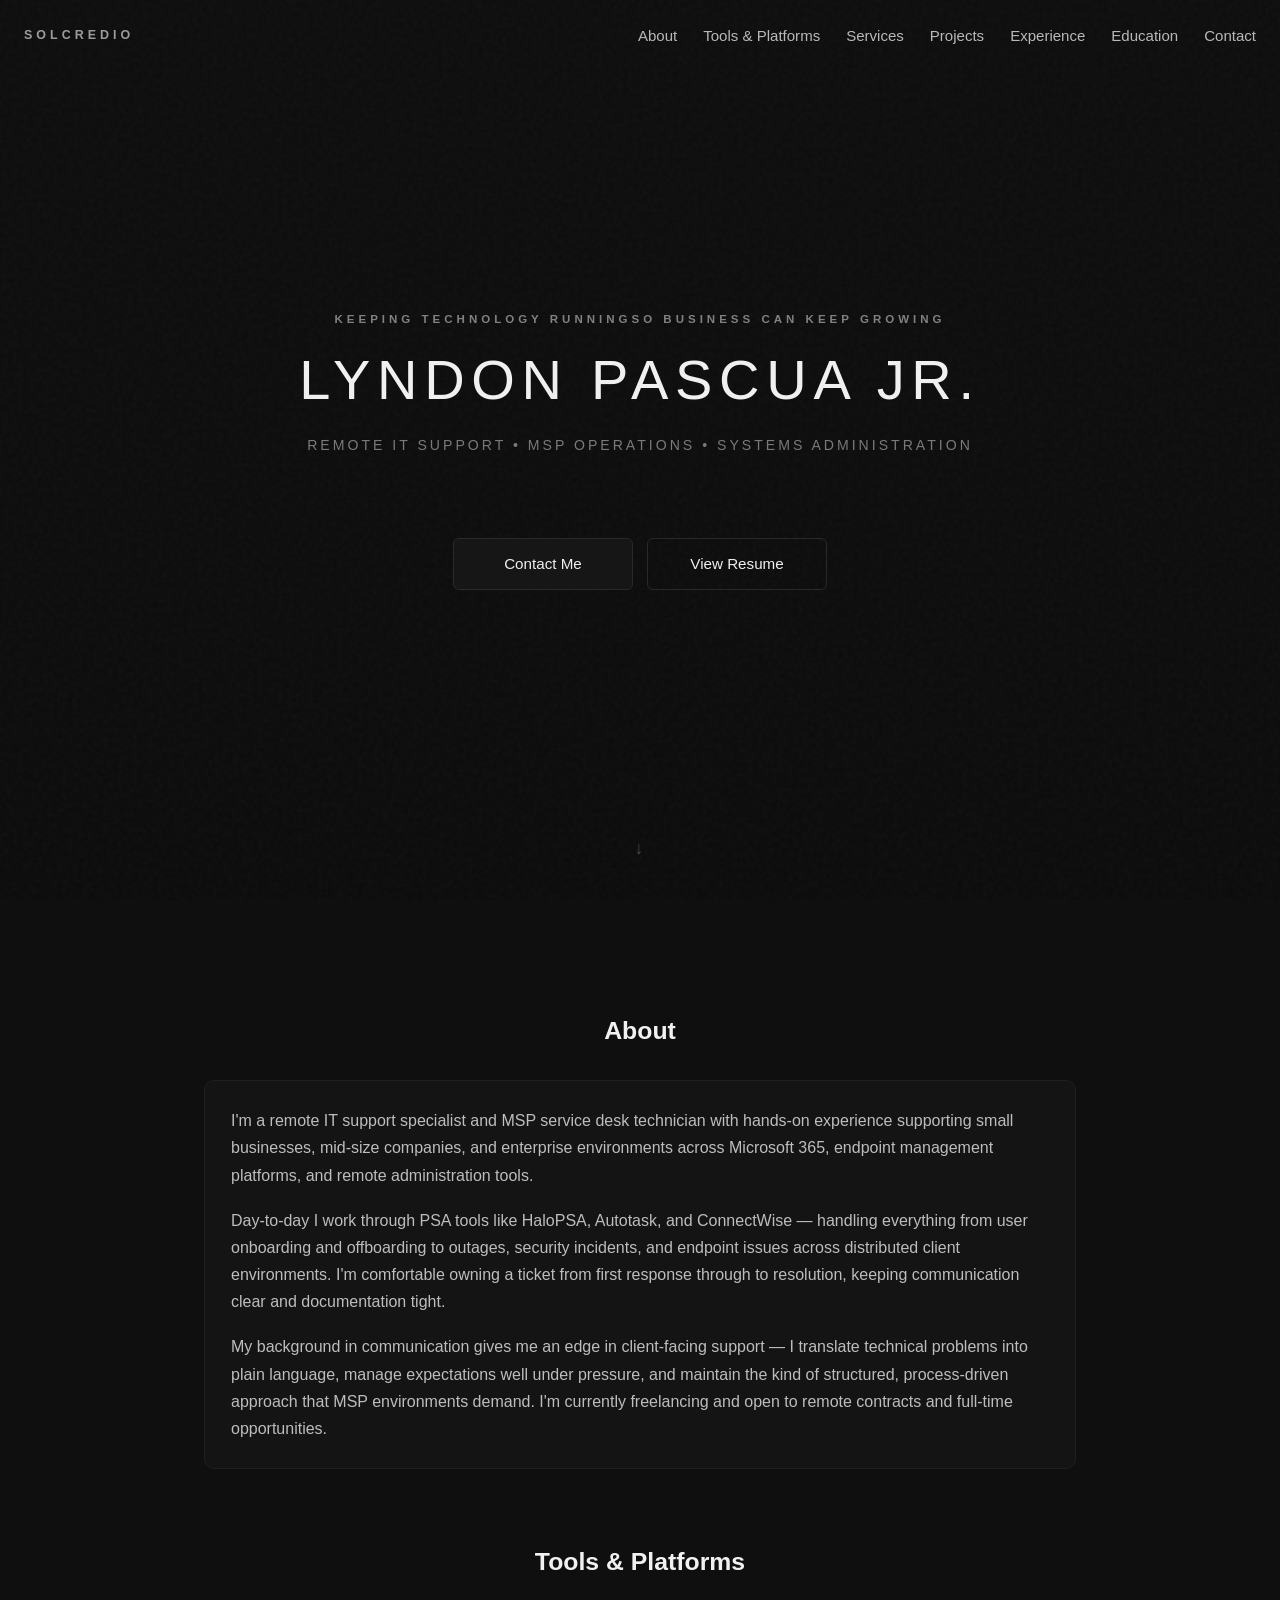
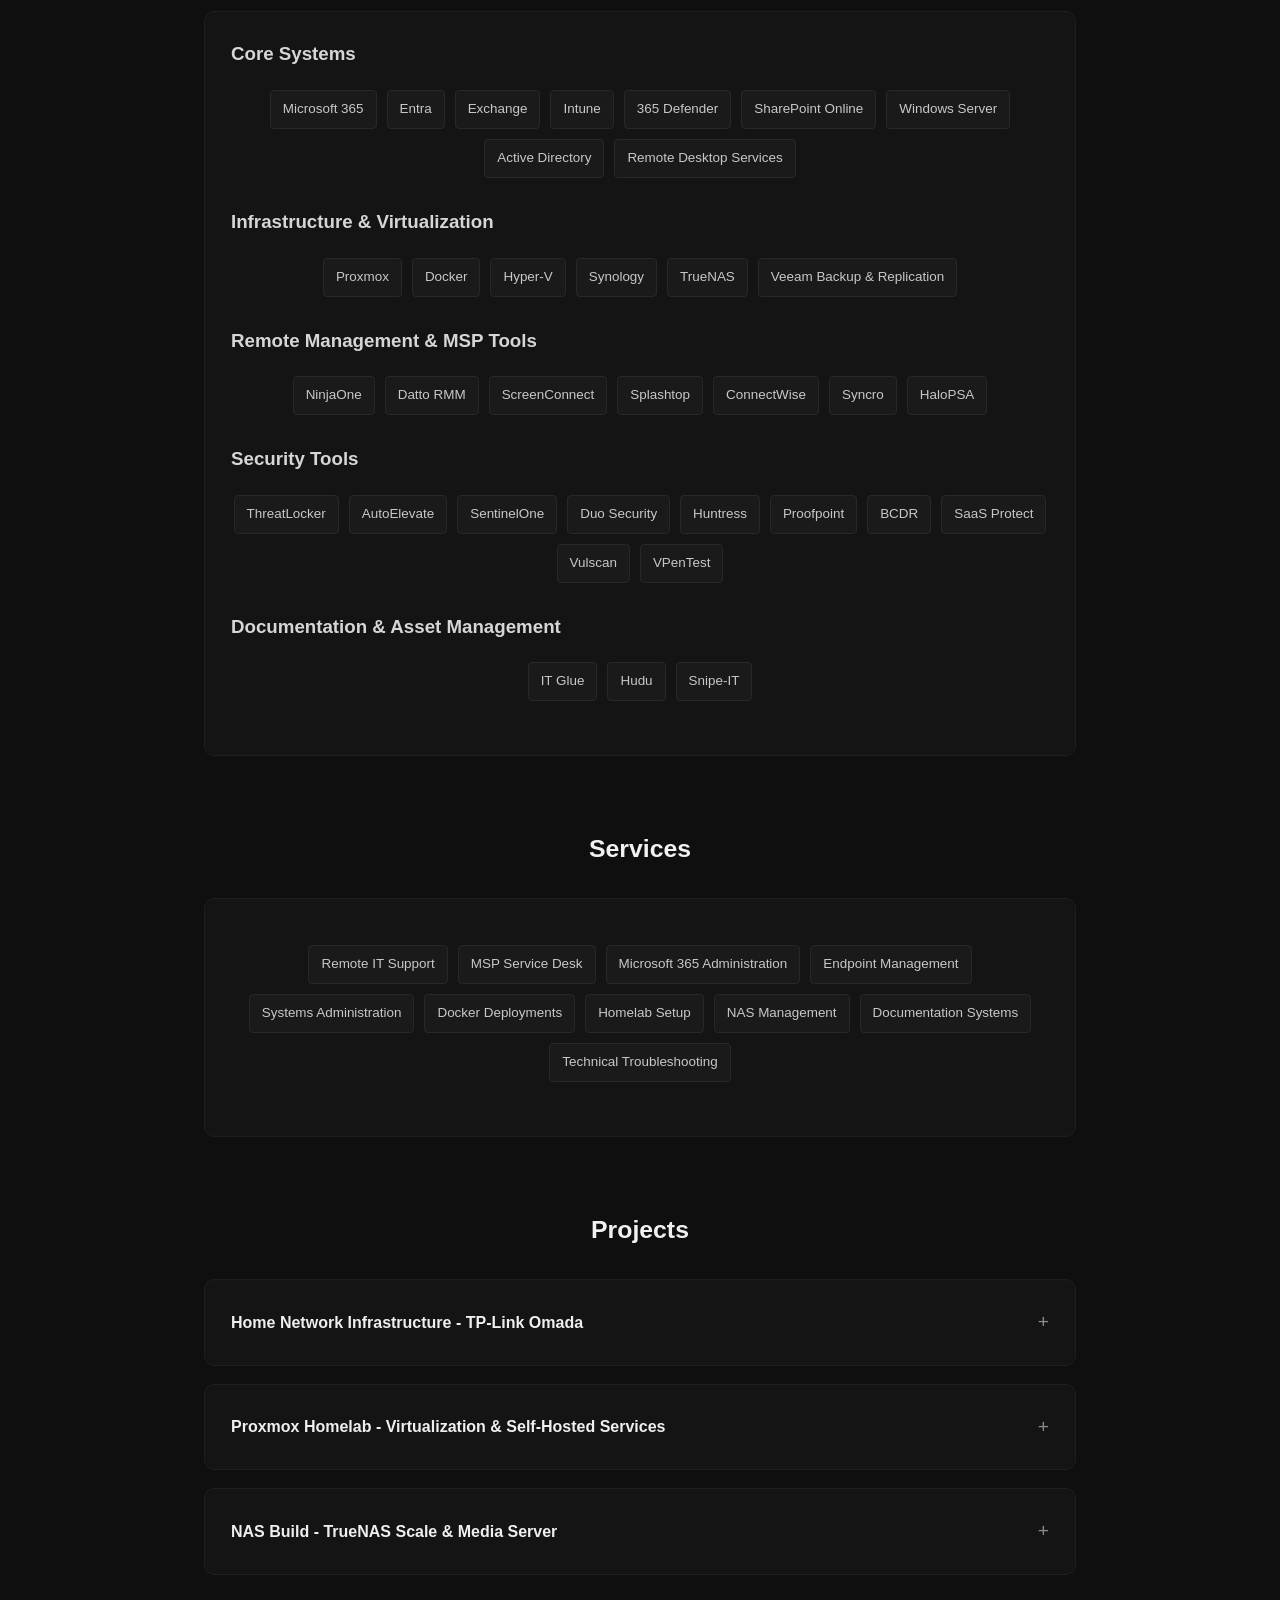
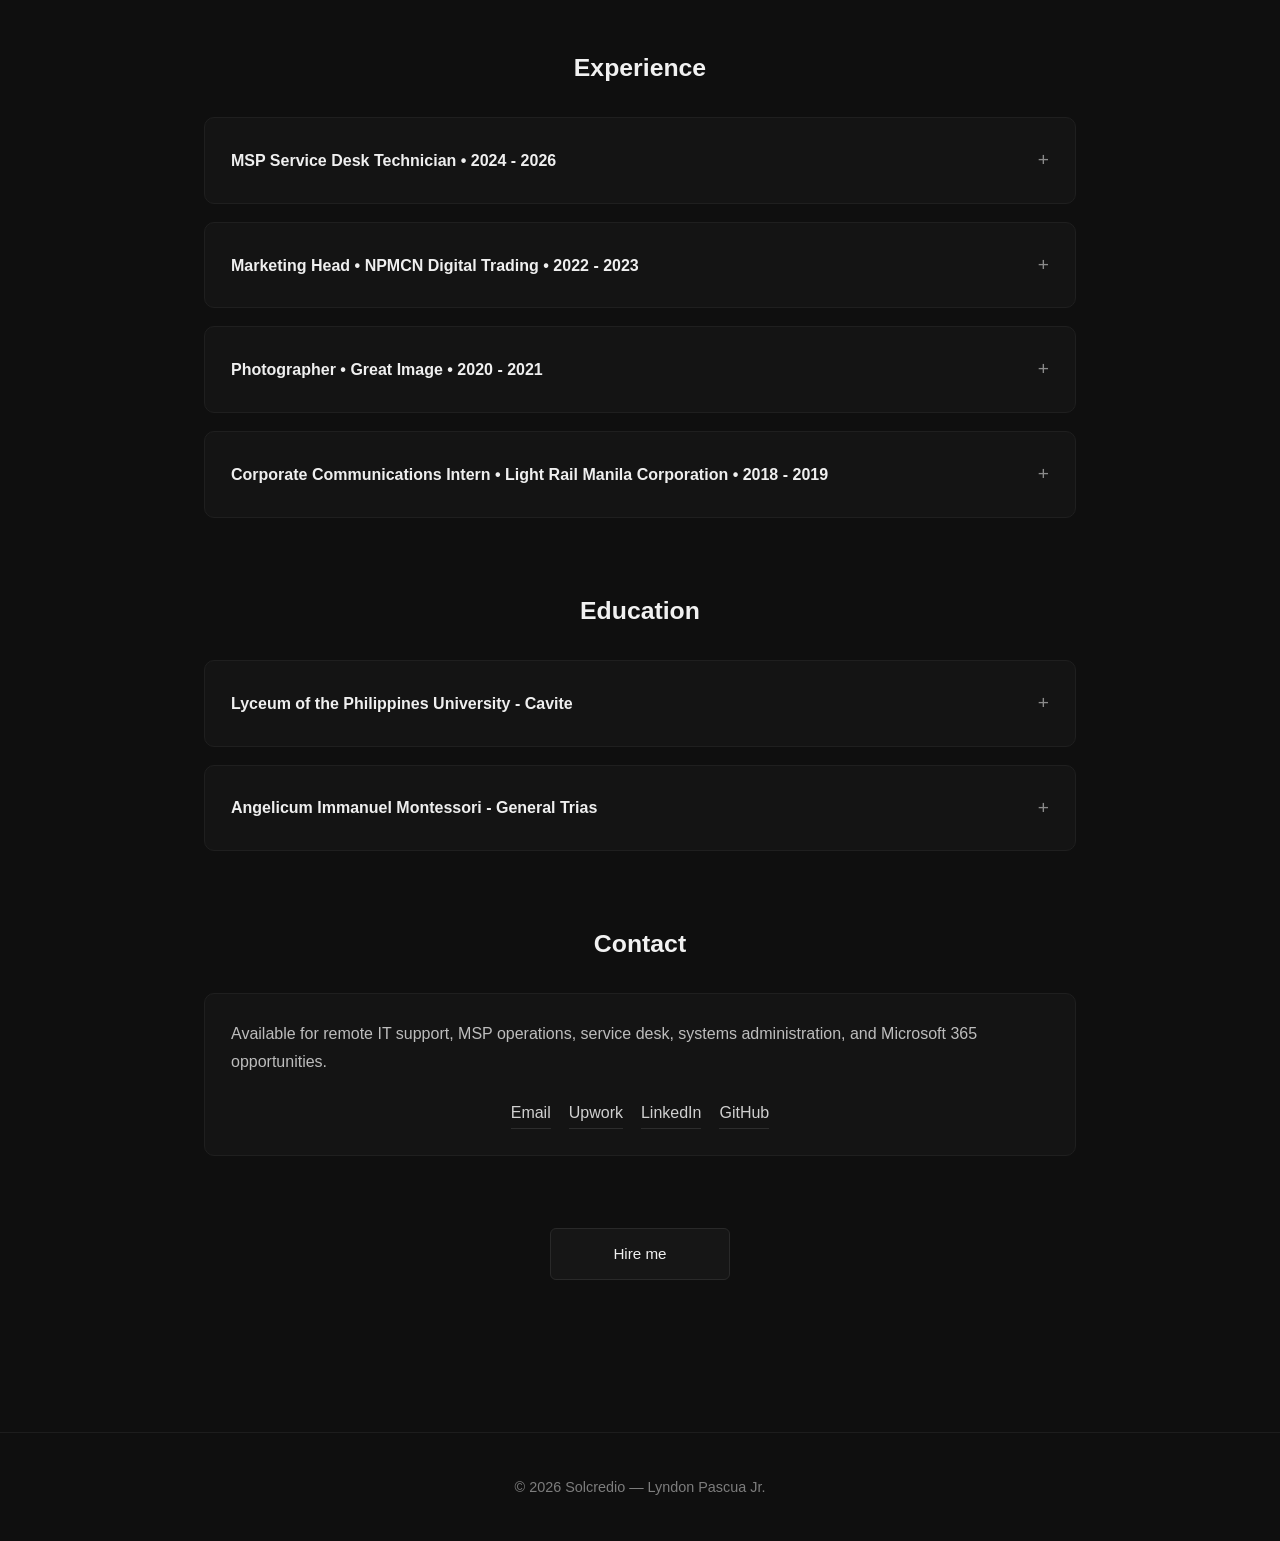
==== index.html @ 53b7cb39 "Update index.html" ====
<!DOCTYPE html>
<html lang="en">
<head>
    <!-- Google tag (gtag.js) -->
    <script async src="https://www.googletagmanager.com/gtag/js?id=G-11H5KY3SCY"></script>
    <script>
      window.dataLayer = window.dataLayer || [];
      function gtag(){dataLayer.push(arguments);}
      gtag('js', new Date());

      gtag('config', 'G-11H5KY3SCY');
    </script>
    <meta charset="UTF-8">
    <meta name="viewport" content="width=device-width, initial-scale=1.0">

    <title>solcredio | Lyndon Pascua Jr. — Remote IT Support</title>

    <meta name="description" content="Remote IT Support, MSP Operations, Systems Administration, Microsoft 365, Network Management, Virtualization, and IT Operations portfolio of Lyndon Pascua Jr.">
    <meta name="keywords" content="remote IT support, MSP service desk, systems administration, Microsoft 365, endpoint management, IT technician Philippines, Lyndon Pascua">
    <meta name="author" content="Lyndon Pascua Jr.">
    <meta name="robots" content="index, follow">
    <meta name="google-site-verification" content="jPmyX5llTpMscDjGPYm3s2HqBQQJAq7jt-xHRVtLuXY" />
    <meta property="og:type" content="website">
    <meta property="og:url" content="https://solcredio.com/">
    <meta property="og:title" content="Lyndon Pascua Jr. — Remote IT Support & MSP Service Desk Technician">
    <meta property="og:description" content="Remote IT support specialist and MSP service desk technician. Microsoft 365, endpoint management, systems administration.">
    <meta property="og:image" content="https://solcredio.com/favicon.png">
    <meta name="twitter:card" content="summary">
    <meta name="twitter:title" content="Lyndon Pascua Jr. — Remote IT Support & MSP Service Desk Technician">
    <meta name="twitter:description" content="Remote IT support specialist and MSP service desk technician. Microsoft 365, endpoint management, systems administration.">
    <meta name="twitter:image" content="https://solcredio.com/favicon.png">
    <link rel="canonical" href="https://solcredio.com/">
    <link rel="icon" type="image/png" href="favicon.png">
    <link rel="icon" type="image/x-icon" href="favicon.ico">
    <link rel="shortcut icon" href="favicon.ico">
    <link rel="stylesheet" href="style.css">
    <link rel="apple-touch-icon" href="favicon.png">
    <link href="https://solcredio.com/" rel="canonical"/>
</head>

<body>

    <!-- MOBILE MENU TOGGLE -->
    <input type="checkbox" id="menu-toggle">

    <header class="topbar">

        <a href="/" class="logo">
            <img src="favicon.png" alt="Solcredio" style="height: 22px; width: auto;">
            <span>SOLCREDIO</span>
        </a>

        <!-- DESKTOP NAV -->
        <nav class="desktop-nav">
            <a href="#about">About</a>
            <a href="#skills">Tools & Platforms</a>
            <a href="#services">Services</a>
            <a href="#projects">Projects</a>
            <a href="#experience">Experience</a>
            <a href="#education">Education</a>
            <a href="#contact">Contact</a>
        </nav>

        <!-- MOBILE HAMBURGER -->
        <label for="menu-toggle" class="hamburger">
            <span></span>
            <span></span>
            <span></span>
        </label>

    </header>

    <!-- MOBILE MENU -->
     <nav class="mobile-nav">
        <a href="#about">About</a>
        <a href="#skills">Tools & Platforms</a>
        <a href="#services">Services</a>
        <a href="#projects">Projects</a>
        <a href="#experience">Experience</a>
        <a href="#education">Education</a>
        <a href="#contact">Contact</a>
    </nav>

    <main>

        <!-- HERO -->
        <section class="hero">

            <div class="hero-fullpage">
                <p class="small-text hero-eyebrow">Keeping Technology Running<span class="break"> </span>So Business Can Keep Growing</p>
                <h1 class="hero-name">LYNDON PASCUA JR.</h1>
                <p class="hero-tagline">
                    REMOTE IT SUPPORT<span class="bullet"> • </span><span class="break"></span>MSP OPERATIONS<span class="bullet"> • </span><span class="break"></span>SYSTEMS ADMINISTRATION
                </p>
                <div class="cta-group">
                    <a href="mailto:lyndon.pascuajr@solcredio.com" class="button">Contact Me</a>
                    <a href="pascuajr-resume.pdf" target="_blank" class="button secondary">View Resume</a>
                </div>
                <div class="hero-scroll-hint">↓</div>
            </div>

        </section>

        <!-- ABOUT -->
        <section id="about">

            <h2>About</h2>

            <div class="project">
                <p>
                    I'm a remote IT support specialist and MSP service desk technician with hands-on experience
                    supporting small businesses, mid-size companies, and enterprise environments across
                    Microsoft 365, endpoint management platforms, and remote administration tools.
                </p>

                <p>
                    Day-to-day I work through PSA tools like HaloPSA, Autotask, and ConnectWise —
                    handling everything from user onboarding and offboarding to outages, security incidents,
                    and endpoint issues across distributed client environments. I'm comfortable owning a ticket
                    from first response through to resolution, keeping communication clear and documentation tight.
                </p>

                <p>
                    My background in communication gives me an edge in client-facing support —
                    I translate technical problems into plain language, manage expectations well under pressure,
                    and maintain the kind of structured, process-driven approach that MSP environments demand.
                    I'm currently freelancing and open to remote contracts and full-time opportunities.
                </p>
            </div>

        </section>

        <!-- SKILLS -->
        <section id="skills">

            <h2>Tools & Platforms</h2>

            <div class="project">

                <h3>Core Systems</h3>
                    <div class="tags-container">
                        <span>Microsoft 365</span>
                        <span>Entra</span>
                        <span>Exchange</span>
                        <span>Intune</span>
                        <span>365 Defender</span>
                        <span>SharePoint Online</span>
                        <span>Windows Server</span>
                        <span>Active Directory</span>
                        <span>Remote Desktop Services</span>
                    </div>

                <h3>Infrastructure & Virtualization</h3>
                    <div class="tags-container">
                        <span>Proxmox</span>
                        <span>Docker</span>
                        <span>Hyper-V</span>
                        <span>Synology</span>
                        <span>TrueNAS</span>
                        <span>Veeam Backup & Replication</span>
                    </div>

                <h3>Remote Management & MSP Tools</h3>
                    <div class="tags-container">
                        <span>NinjaOne</span>
                        <span>Datto RMM</span>
                        <span>ScreenConnect</span>
                        <span>Splashtop</span>
                        <span>ConnectWise</span>
                        <span>Syncro</span>
                        <span>HaloPSA</span>
                    </div>

                 <h3>Security Tools</h3>
                    <div class="tags-container">
                        <span>ThreatLocker</span>
                        <span>AutoElevate</span>
                        <span>SentinelOne</span>
                        <span>Duo Security</span>
                        <span>Huntress</span>
                        <span>Proofpoint</span>
                        <span>BCDR</span>
                        <span>SaaS Protect</span>
                        <span>Vulscan</span>
                        <span>VPenTest</span>
                    </div>
                
                <h3>Documentation & Asset Management</h3>
                    <div class="tags-container">
                        <span>IT Glue</span>
                        <span>Hudu</span>
                        <span>Snipe-IT</span>
                    </div>

            </div>

        </section>

        <!-- SERVICES -->
        <section id="services">

            <h2>Services</h2>

            <div class="project">
                <div class="tags-container">
                    <span>Remote IT Support</span>
                    <span>MSP Service Desk</span>
                    <span>Microsoft 365 Administration</span>
                    <span>Endpoint Management</span>
                    <span>Systems Administration</span>
                    <span>Docker Deployments</span>
                    <span>Homelab Setup</span>
                    <span>NAS Management</span>
                    <span>Documentation Systems</span>
                    <span>Technical Troubleshooting</span>
                </div>
            </div>

        </section>

        <!-- PROJECTS -->
<section id="projects">

    <h2>Projects</h2>

    <details class="project">
        <summary>
            Home Network Infrastructure - TP-Link Omada
        </summary>
        <div class="dropdown-content">
            <p>
                Built a managed home network using a TP-Link ER605 router, an Omada 8-port switch,
                and an EAP110 outdoor access point - extending Wi-Fi coverage across the entire block.
                The network controller runs self-hosted on a local server, managing all access points
                from adoption through to configuration.
            </p>
            <p>
                Handles static IP assignments, VLAN-style device segmentation, and connects
                all house devices including smart TVs and desktop workstations.
                All cabling is custom - hand-crimped RJ45 patch cables for the patch panel
                and outdoor-rated Cat6 runs for longer distances.
            </p>
            <div class="tags">
                <span>TP-Link ER605</span>
                <span>Omada Controller</span>
                <span>EAP110 Outdoor AP</span>
                <span>Patch Panel</span>
                <span>Cat6 Cabling</span>
                <span>Static IP Management</span>
                <span>Network Design</span>
            </div>
        </div>
    </details>

    <details class="project">
        <summary>
            Proxmox Homelab - Virtualization & Self-Hosted Services
        </summary>
        <div class="dropdown-content">
            <p>
                Running a Proxmox hypervisor host managing multiple VMs and LXC containers.
                Lab includes several Linux VMs for distro testing, a Windows Server instance,
                and an Active Directory domain controller with domain-joined VMs for hands-on
                practice with AD policies and user onboarding workflows.
            </p>
            <p>
                A dedicated VM runs Docker hosting multiple self-hosted applications,
                including IT documentation tools and MSP-simulated tools such as
                a self-hosted remote desktop solution and a ticketing system -
                replicating a real MSP environment for practice and skill development.
            </p>
            <div class="tags">
                <span>Proxmox</span>
                <span>Docker</span>
                <span>Active Directory</span>
                <span>Windows Server</span>
                <span>Linux</span>
                <span>LXC Containers</span>
                <span>Self-Hosted Apps</span>
                <span>Remote Desktop</span>
                <span>Ticketing System</span>
            </div>
        </div>
    </details>

    <details class="project">
        <summary>
            NAS Build - TrueNAS Scale & Media Server
        </summary>
        <div class="dropdown-content">
            <p>
                Repurposed a desktop into a NAS with four 1TB drives, testing multiple
                operating systems including TrueNAS Core, OpenMediaVault, and CasaOS
                before settling on TrueNAS Scale for its stability and app ecosystem.
            </p>
            <p>
                Deployed a full media server stack built around Jellyfin with complete
                arr automation — Sonarr, Radarr, and Prowlarr for content management,
                and Overseerr for request handling. Also configured SMB shares
                for local network access and remote access for off-site availability.
            </p>
            <div class="tags">
                <span>TrueNAS Scale</span>
                <span>Jellyfin</span>
                <span>Sonarr</span>
                <span>Radarr</span>
                <span>Prowlarr</span>
                <span>Overseerr</span>
                <span>SMB Shares</span>
                <span>Remote Access</span>
            </div>
        </div>
    </details>

</section>
        
        <!-- EXPERIENCE -->
        <section id="experience">

            <h2>Experience</h2>

            <details class="project">
                <summary>
                    MSP Service Desk Technician • 2024 - 2026
                </summary>

                <div class="dropdown-content">

                    <p>
                        Supporting managed service provider environments with hands-on experience
                        in service desk operations, endpoint management, remote support,
                        troubleshooting, Microsoft 365 administration, documentation,
                        and infrastructure support.
                    </p>

                    <div class="tags">
                        <span>Microsoft 365</span>
                        <span>HaloPSA</span>
                        <span>Autotask</span>
                        <span>ConnectWise</span>
                        <span>Syncro</span>
                        <span>NinjaOne</span>
                        <span>N-able</span>
                        <span>Datto RMM</span>
                        <span>ThreatLocker</span>
                        <span>SentinelOne</span>
                        <span>Huntress</span>
                        <span>IT Glue</span>
                        <span>Hudu</span>
                        <span>Snipe-IT</span>
                    </div>

                </div>
            </details>

            <details class="project">
                <summary>
                    Marketing Head • NPMCN Digital Trading • 2022 - 2023
                </summary>

                <div class="dropdown-content">

                    <p>
                        Led marketing initiatives for a fast-growing eCommerce startup
                        focused on digital marketplace operations across platforms such as
                        Facebook Marketplace, TikTok Shop, Shopee, and Lazada.
                    </p>

                    <p>
                        Managed branding, operations coordination,
                        digital campaigns, content direction,
                        and customer-focused growth strategies.
                    </p>

                </div>
            </details>

            <details class="project">
                <summary>
                    Photographer • Great Image • 2020 - 2021
                </summary>

                <div class="dropdown-content">

                    <p>
                        Worked across multiple branches of
                        Great Image, one of the largest photography studio brands in the Philippines
                        with more than 85 branches nationwide.
                    </p>

                    <p>
                        Delivered customer-facing creative services,
                        handled studio operations,
                        and maintained consistent service quality across multiple locations.
                    </p>

                </div>
            </details>

            <details class="project">
                <summary>
                    Corporate Communications Intern • Light Rail Manila Corporation • 2018 - 2019
                </summary>

                <div class="dropdown-content">

                    <p>
                        Assisted with corporate communications,
                        administrative coordination,
                        documentation, internal communications,
                        event planning, and media coverage.
                    </p>

                    <p>
                        Supported public relations activities,
                        content production,
                        and organizational communications workflows.
                    </p>

                </div>
            </details>

        </section>

        <!-- EDUCATION -->
        <section id="education">

            <h2>Education</h2>

            <details class="project">
                <summary>
                    Lyceum of the Philippines University - Cavite
                </summary>

                <div class="dropdown-content">

                    <p>
                        Bachelor of Arts in Communication
                        Major in Broadcasting • 2016 – 2019
                    </p>

                    <div class="tags">
                        <span>Public Relations Officer</span>
                        <span>Technical Director</span>
                        <span>Creatives Committee</span>
                        <span>Student Government</span>
                    </div>

                </div>
            </details>
            <details class="project">
                <summary>
                    Angelicum Immanuel Montessori - General Trias
                </summary>

                <div class="dropdown-content">

                    <p>
                        High School
                        2012 – 2016
                    </p>

                </div>
            </details>
        </section>


        <!-- CONTACT -->
        <section id="contact">

            <h2>Contact</h2>

            <div class="project">

                <p>
                    Available for remote IT support,
                    MSP operations,
                    service desk,
                    systems administration,
                    and Microsoft 365 opportunities.
                </p>

                <div class="socials">

                    <a href="mailto:lyndon.pascuajr@solcredio.com">
                        Email
                    </a>

                    <a href="https://www.upwork.com/freelancers/~018e90d294e8a6b537" target="_blank">
                        Upwork
                    </a>

                    <a href="https://www.linkedin.com/in/lyndon-pascua-jr-0a8520100/" target="_blank">
                        LinkedIn
                    </a>

                    <a href="https://github.com/solcredio-admin" target="_blank">
                        GitHub
                    </a>

                </div>

            </div>

        </section>

        <!-- FINAL CTA -->
        <section class="final-cta">

            <a href="https://www.upwork.com/freelancers/~018e90d294e8a6b537"
               target="_blank"
               class="button">
                Hire me
            </a>

        </section>

    </main>

    <footer>
        © 2026 Solcredio — Lyndon Pascua Jr.
    </footer>
    
<script>
    const topbar = document.querySelector('.topbar');

    // Scroll behavior
    window.addEventListener('scroll', () => {
        if (window.scrollY > 80) {
            topbar.classList.add('scrolled');
        } else {
            topbar.classList.remove('scrolled');
        }
    });

    // Add opaque when burger is open
    const menuToggle = document.getElementById('menu-toggle');
    menuToggle.addEventListener('change', () => {
        if (menuToggle.checked) {
            topbar.classList.add('scrolled');
        } else if (window.scrollY <= 80) {
            topbar.classList.remove('scrolled');
        }
    });

    // Close mobile menu on link click
    document.querySelectorAll('.mobile-nav a').forEach(link => {
        link.addEventListener('click', () => {
            menuToggle.checked = false;
            if (window.scrollY <= 80) {
                topbar.classList.remove('scrolled');
            }
        });
    });
</script>
    
<script type="application/ld+json">
{
  "@context": "https://schema.org",
  "@type": "Person",
  "name": "Lyndon Pascua Jr.",
  "url": "https://solcredio.com",
  "image": "https://solcredio.com/favicon.png",
  "jobTitle": "MSP Service Desk Technician",
  "description": "Remote IT support specialist and MSP service desk technician based in the Philippines.",
  "address": {
    "@type": "PostalAddress",
    "addressLocality": "General Trias",
    "addressRegion": "Cavite",
    "addressCountry": "PH"
  },
  "worksFor": { "@type": "Organization", "name": "Solcredio" },
  "email": "lyndon.pascuajr@solcredio.com",
  "sameAs": [
    "https://www.linkedin.com/in/lyndon-pascua-jr-0a8520100/",
    "https://github.com/solcredio-admin",
    "https://www.upwork.com/freelancers/~018e90d294e8a6b537"
  ]
}
</script>
<script>
    // Close mobile menu when a nav link is clicked
    document.querySelectorAll('.mobile-nav a').forEach(link => {
        link.addEventListener('click', () => {
            document.getElementById('menu-toggle').checked = false;
        });
    });
</script>
    
</body>
</html>
---- style.css ----
@import url('https://fonts.cdnfonts.com/css/proxima-nova-2');

html {
    scroll-behavior: smooth;
    scroll-padding-top: 80px;
}

* {
    box-sizing: border-box;
    margin: 0;
    padding: 0;
}

body {
    background: #0f0f0f;
    color: #d6d6d6;
    font-family: 'Proxima Nova', sans-serif;
    line-height: 1.7;
    text-rendering: optimizeLegibility;
    -webkit-font-smoothing: antialiased;
}

/* =========================
   LAYOUT
========================= */

main {
    width: 100%;
    max-width: 920px;
    margin: 0 auto;
    padding: 0 24px 80px;
}

section {
    margin-bottom: 72px;
}

/* =========================
   TOPBAR
========================= */

.topbar {
    position: fixed;
    top: 0;
    left: 0;

    width: 100%;
    height: 72px;

    display: flex;
    align-items: center;
    justify-content: space-between;

    padding: 0 24px;

    background: transparent;
    backdrop-filter: none;
    border-bottom: 1px solid transparent;
    transition: background 0.3s ease, border-color 0.3s ease, backdrop-filter 0.3s ease;


    z-index: 999;
}

.topbar.scrolled {
    background: rgba(15, 15, 15, 0.94);
    backdrop-filter: blur(12px);
    border-bottom: 1px solid #1c1c1c;
}

.logo {
    font-size: 0.78rem;
    letter-spacing: 4px;
    color: #9c9c9c;
    font-weight: 700;
    display: flex;
    align-items: center;
    gap: 10px;
    text-decoration: none;
}

/* hide text on mobile */
@media (max-width: 768px) {
    .logo span {
        display: none;
    }
}

/* hide icon on desktop */
@media (min-width: 769px) {
    .logo img {
        display: none;
    }
}

/* =========================
   NAVIGATION
========================= */

.desktop-nav {
    display: flex;
    align-items: center;
    gap: 26px;
}

.desktop-nav a,
.mobile-nav a {
    color: #b9b9b9;
    text-decoration: none;
    font-size: 0.94rem;
    font-weight: 500;

    transition:
        color 0.2s ease,
        opacity 0.2s ease;
}

.desktop-nav a:hover,
.mobile-nav a:hover {
    color: #ffffff;
}

/* =========================
   MOBILE NAV
========================= */

#menu-toggle {
    display: none;
}

.hamburger {
    display: none;
    flex-direction: column;
    gap: 5px;
    cursor: pointer;
}

.hamburger span {
    width: 24px;
    height: 1.5px;
    background: #d8d8d8;
    transition: 0.2s ease;
}

.mobile-nav {
    display: none;

    position: fixed;
    top: 72px;
    left: 0;

    width: 100%;

    background: #121212;
    border-bottom: 1px solid #1f1f1f;

    flex-direction: column;
    align-items: center;

    padding: 12px 0;

    z-index: 998;
}

.mobile-nav a {
    width: 100%;
    text-align: center;
    padding: 14px 0;
}

/* =========================
   HERO
========================= */

.hero {
    margin-bottom: 110px;
    /* remove old padding — handled by hero-fullpage */
}

.hero-fullpage {
    position: relative;

    width: 100vw;
    left: 50%;
    right: 50%;
    margin-left: -50vw;
    margin-right: -50vw;

    height: 100vh;
    min-height: 600px;

    display: flex;
    flex-direction: column;
    align-items: center;
    justify-content: center;
    text-align: center;

    padding: 0 24px;

    /* Dark overlay on top of a background image; falls back gracefully */
    background:
        linear-gradient(
            to bottom,
            rgba(10,10,10,0.55) 0%,
            rgba(10,10,10,0.72) 60%,
            rgba(10,10,10,0.92) 100%
        ),
        url('https://images.unsplash.com/photo-1762163516269-3c143e04175c?q=80')
        center/cover no-repeat;

    /* subtle grain */
    isolation: isolate;
}

.hero-fullpage::before {
    content: '';
    position: absolute;
    inset: 0;
    background-image: url("data:image/svg+xml,%3Csvg viewBox='0 0 200 200' xmlns='http://www.w3.org/2000/svg'%3E%3Cfilter id='n'%3E%3CfeTurbulence type='fractalNoise' baseFrequency='0.9' numOctaves='4' stitchTiles='stitch'/%3E%3C/filter%3E%3Crect width='100%25' height='100%25' filter='url(%23n)' opacity='0.035'/%3E%3C/svg%3E");
    pointer-events: none;
    z-index: 1;
}

.hero-eyebrow {
    font-size: 0.68rem;
    font-weight: 700;
    text-transform: uppercase;
    letter-spacing: 5px;
    color: #787878;
    margin-bottom: 28px;
    position: relative;
    z-index: 2;

    animation: fadeUp 1s ease both;
    animation-delay: 0.1s;
}

.hero-name {
    font-size: clamp(1.2rem, 7vw, 3.5rem);
    font-family: 'Proxima Nova', sans-serif;
    font-weight: 100;
    letter-spacing: 0.12em;
    line-height: 1.0;
    color: #f0f0f0;
    margin-bottom: 26px;
    position: relative;
    z-index: 2;
    white-space: nowrap;
    animation: fadeUp 1s ease both;
    animation-delay: 0.25s;
}

.hero-tagline {
    font-size: 0.88rem;
    font-weight: 400;
    letter-spacing: 3px;
    text-transform: uppercase;
    color: #7a7a7a;
    margin-bottom: 42px;
    position: relative;
    z-index: 2;

    animation: fadeUp 1s ease both;
    animation-delay: 0.4s;
}

.hero-fullpage .cta-group {
    position: relative;
    z-index: 2;
    animation: fadeUp 1s ease both;
    animation-delay: 0.55s;
}

.hero-scroll-hint {
    position: absolute;
    bottom: 36px;
    left: 50%;
    transform: translateX(-50%);

    color: #4a4a4a;
    font-size: 1.1rem;
    letter-spacing: 2px;

    animation: bounce 2.4s ease-in-out infinite;

    z-index: 2;
}

.break { 
    display: none; 
}

@keyframes fadeUp {
    from {
        opacity: 0;
        transform: translateY(18px);
    }
    to {
        opacity: 1;
        transform: translateY(0);
    }
}

@keyframes bounce {
    0%, 100% { transform: translateX(-50%) translateY(0); opacity: 0.4; }
    50%       { transform: translateX(-50%) translateY(6px); opacity: 0.9; }
}

.small-text {
    font-size: 0.72rem;
    font-weight: 700;
    text-transform: uppercase;

    letter-spacing: 4px;

    color: #818181;

    margin-bottom: 22px;
}

.hero-description {
    max-width: 720px;
    margin: 0 auto;

    color: #b7b7b7;

    font-size: 1.03rem;
}

.bullet { display: inline; }

@media (max-width: 768px) {
    .bullet { display: none; }
}

/* =========================
   CTA BUTTONS
========================= */

.cta-group {
    margin-top: 38px;

    display: flex;
    justify-content: center;
    gap: 14px;
    flex-wrap: wrap;
}

.button {
    display: inline-flex;
    align-items: center;
    justify-content: center;

    min-width: 180px;

    padding: 12px 22px;

    background: #161616;

    border: 1px solid #292929;
    border-radius: 6px;

    color: #efefef;
    text-decoration: none;
    font-weight: 500;
    font-size: 0.95rem;

    transition:
        background 0.2s ease,
        border-color 0.2s ease,
        transform 0.2s ease;
}

.button:hover {
    background: #1d1d1d;
    border-color: #3d3d3d;
    transform: translateY(-1px);
}

.secondary {
    background: transparent;
}

/* =========================
   HEADINGS
========================= */

h2 {
    text-align: center;

    font-size: 1.55rem;
    font-weight: 600;

    color: #f1f1f1;

    margin-bottom: 28px;
}

/* =========================
   CARDS
========================= */

.project {
    background: #141414;

    border: 1px solid #1f1f1f;
    border-radius: 10px;

    padding: 26px;

    margin-top: 18px;

    transition:
        border-color 0.2s ease,
        background 0.2s ease,
        transform 0.2s ease;
}

.project:hover {
    background: #171717;
    border-color: #343434;
    transform: translateY(-1px);
}

.project p {
    color: #bdbdbd;
    margin-bottom: 18px;
}

.project p:last-child {
    margin-bottom: 0;
}

/* =========================
   DROPDOWNS
========================= */

details {
    overflow: hidden;
}

details summary {
    list-style: none;

    display: flex;
    align-items: center;
    justify-content: space-between;

    cursor: pointer;

    color: #efefef;

    font-size: 1rem;
    font-weight: 600;

    transition: color 0.2s ease;
}

details summary:hover {
    color: #ffffff;
}

details summary::-webkit-details-marker {
    display: none;
}

/* PLUS / MINUS */

details summary::after {
    content: '+';

    color: #8a8a8a;

    font-size: 1.2rem;
    font-weight: 400;

    transition:
        color 0.2s ease,
        transform 0.2s ease;
}

details[open] summary::after {
    content: '−';
    color: #ffffff;
}

details summary span {
    margin-left: 10px;

    color: #848484;

    font-size: 0.88rem;
    font-weight: 400;
}

.dropdown-content {
    margin-top: 22px;
    padding-top: 22px;

    border-top: 1px solid #222222;
}

/* =========================
   TAGS
========================= */

.tags,
.tags-container {
    display: flex;
    flex-wrap: wrap;
    justify-content: center;

    gap: 10px;

    margin-top: 20px;
    margin-bottom: 28px;
}

.tags span,
.tags-container span {
    background: #1a1a1a;

    border: 1px solid #282828;
    border-radius: 4px;

    padding: 7px 12px;

    color: #c8c8c8;

    font-size: 0.84rem;
    font-weight: 500;

    transition:
        background 0.2s ease,
        border-color 0.2s ease,
        transform 0.2s ease;
}

.tags span:hover,
.tags-container span:hover {
    background: #1f1f1f;
    border-color: #3b3b3b;

    transform: translateY(-1px);
}

/* =========================
   SOCIAL LINKS
========================= */

.socials {
    display: flex;
    justify-content: center;
    flex-wrap: wrap;

    gap: 18px;

    margin-top: 24px;
}

.socials a {
    color: #d0d0d0;
    text-decoration: none;

    border-bottom: 1px solid #2d2d2d;

    padding-bottom: 2px;

    transition:
        color 0.2s ease,
        border-color 0.2s ease;
}

.socials a:hover {
    color: #ffffff;
    border-color: #ffffff;
}

/* =========================
   FINAL CTA
========================= */

.final-cta {
    text-align: center;
}

/* =========================
   FOOTER
========================= */

footer {
    text-align: center;

    padding: 42px 20px;

    border-top: 1px solid #1d1d1d;

    color: #7d7d7d;
    font-size: 0.9rem;
}

/* =========================
   RESPONSIVE
========================= */

@media (max-width: 768px) {

    main {
        padding:
            0 20px 70px;
    }

    .break {
        display: block;    
    }

    .desktop-nav {
        display: none;
    }

    .hamburger {
        display: flex;
    }

    #menu-toggle:checked ~ .mobile-nav {
        display: flex;
    }

    .hero {
        margin-bottom: 90px;
    }

    .hero-name {
        font-size: 7vw;
        white-space: nowrap;
        letter-spacing: 0.06em;
    }

    .hero-eyebrow {
        letter-spacing: 2px;
        line-height: 1.6;
    }

    .hero-description {
        font-size: 1rem;
    }

    .small-text {
        letter-spacing: 2px;
        line-height: 1.6;
    }

    .cta-group {
        flex-direction: column;
        align-items: center;
    }

    .button {
        width: 100%;
        max-width: 260px;
    }

    .project {
        padding: 22px;
    }

    .socials {
        flex-direction: column;
        gap: 14px;
    }

    details summary {
        align-items: flex-start;
        gap: 10px;
    }

}
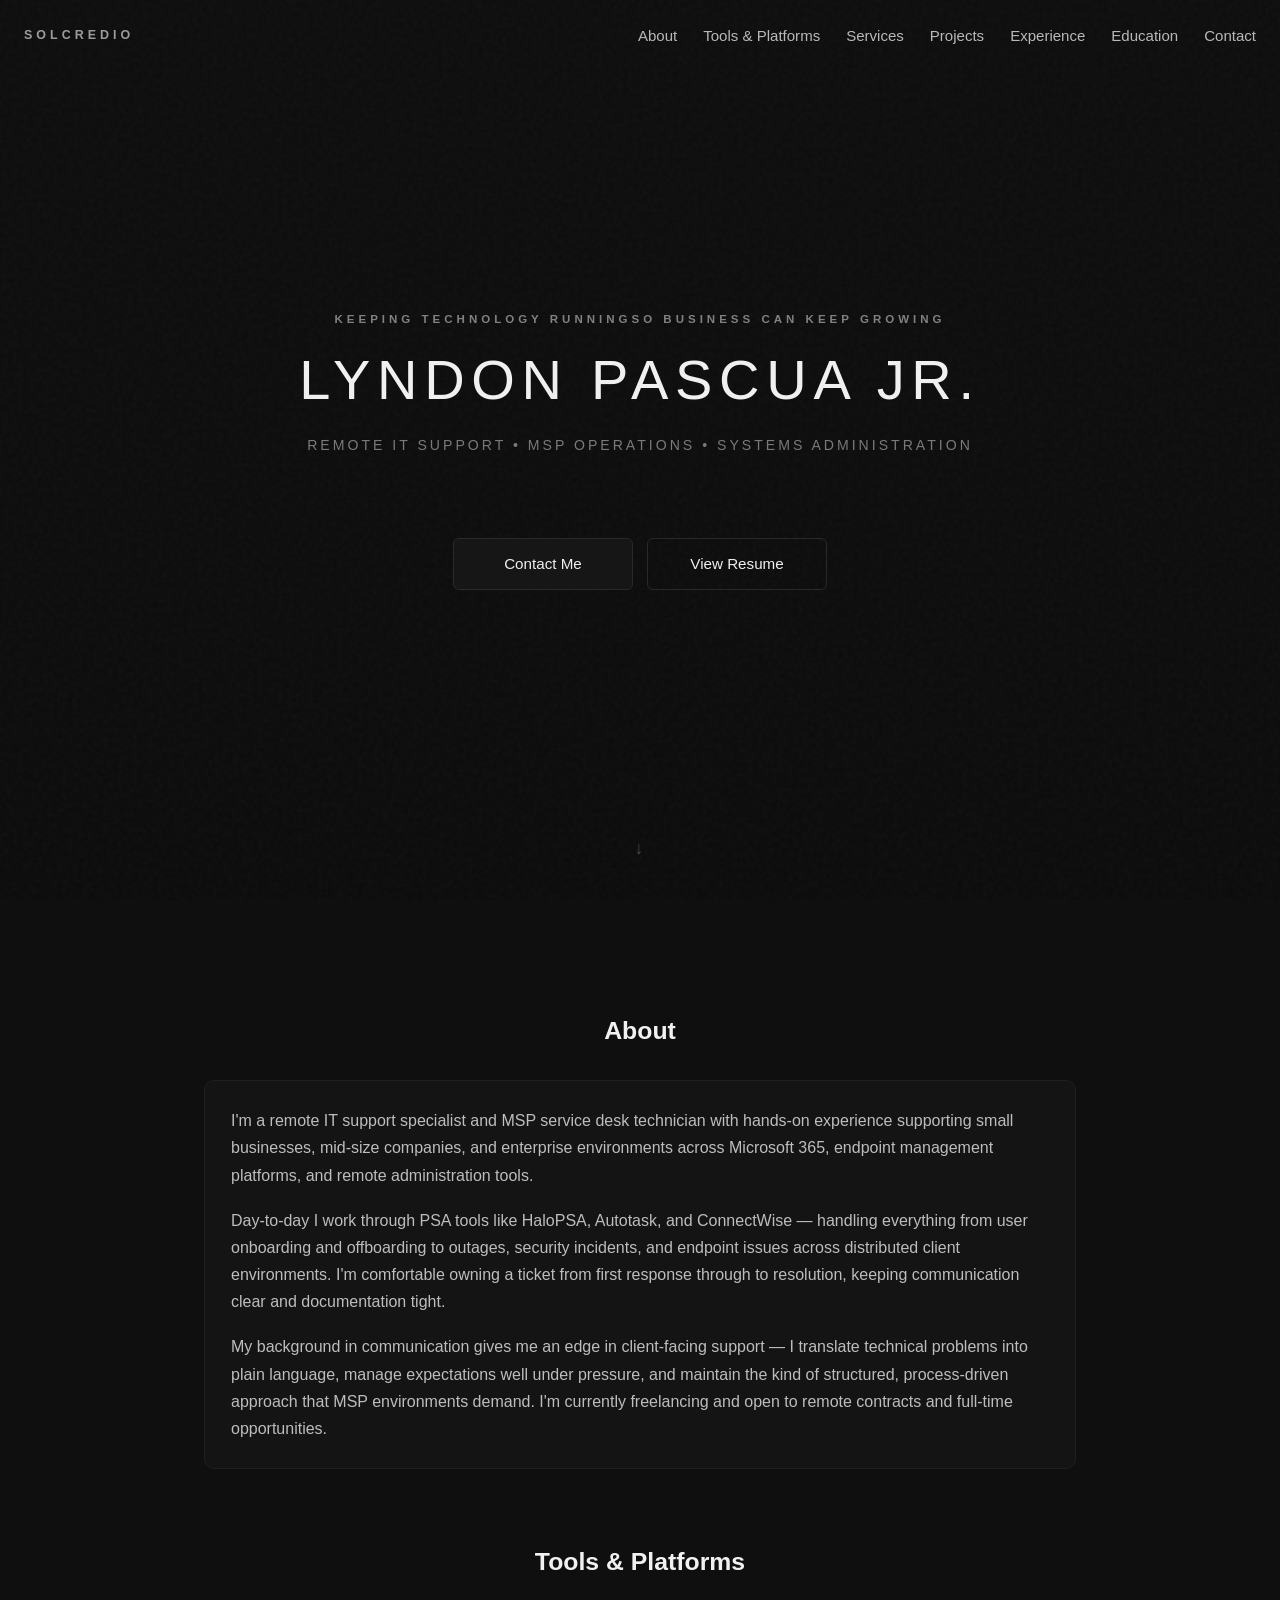
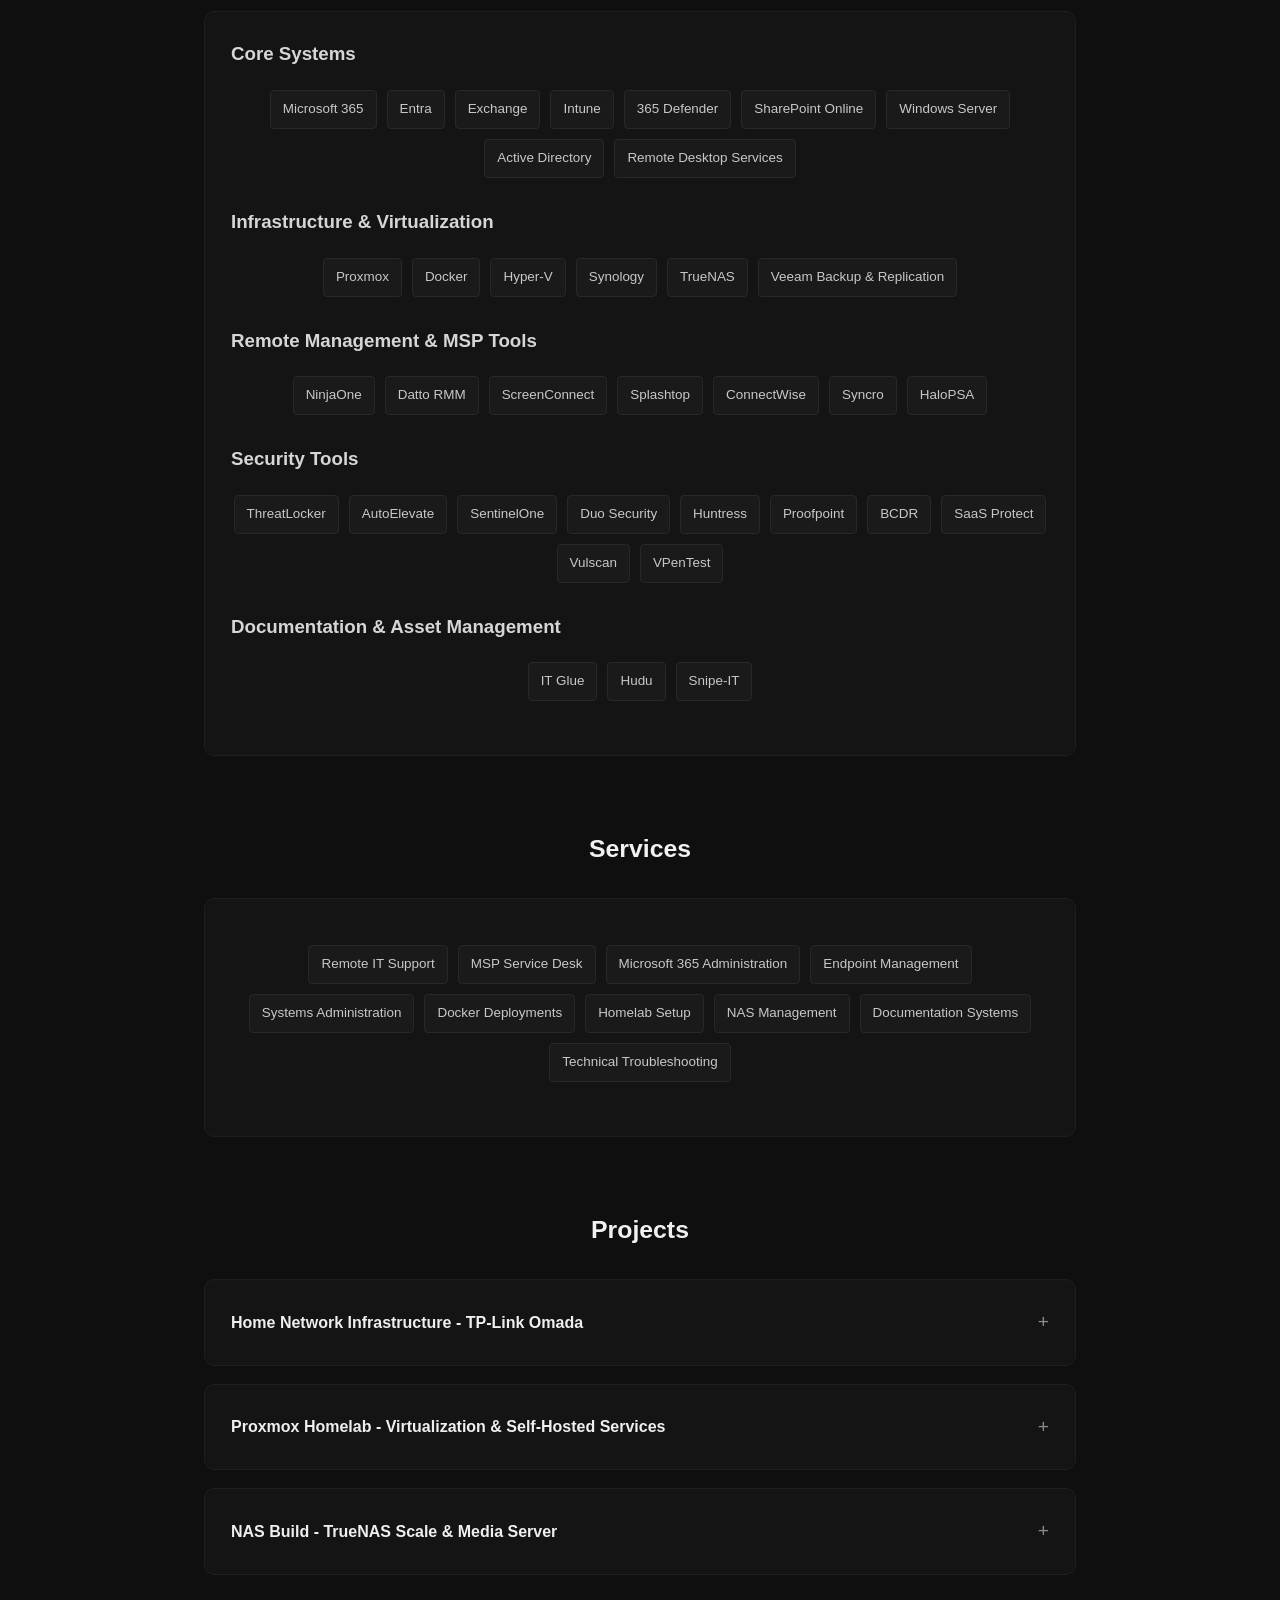
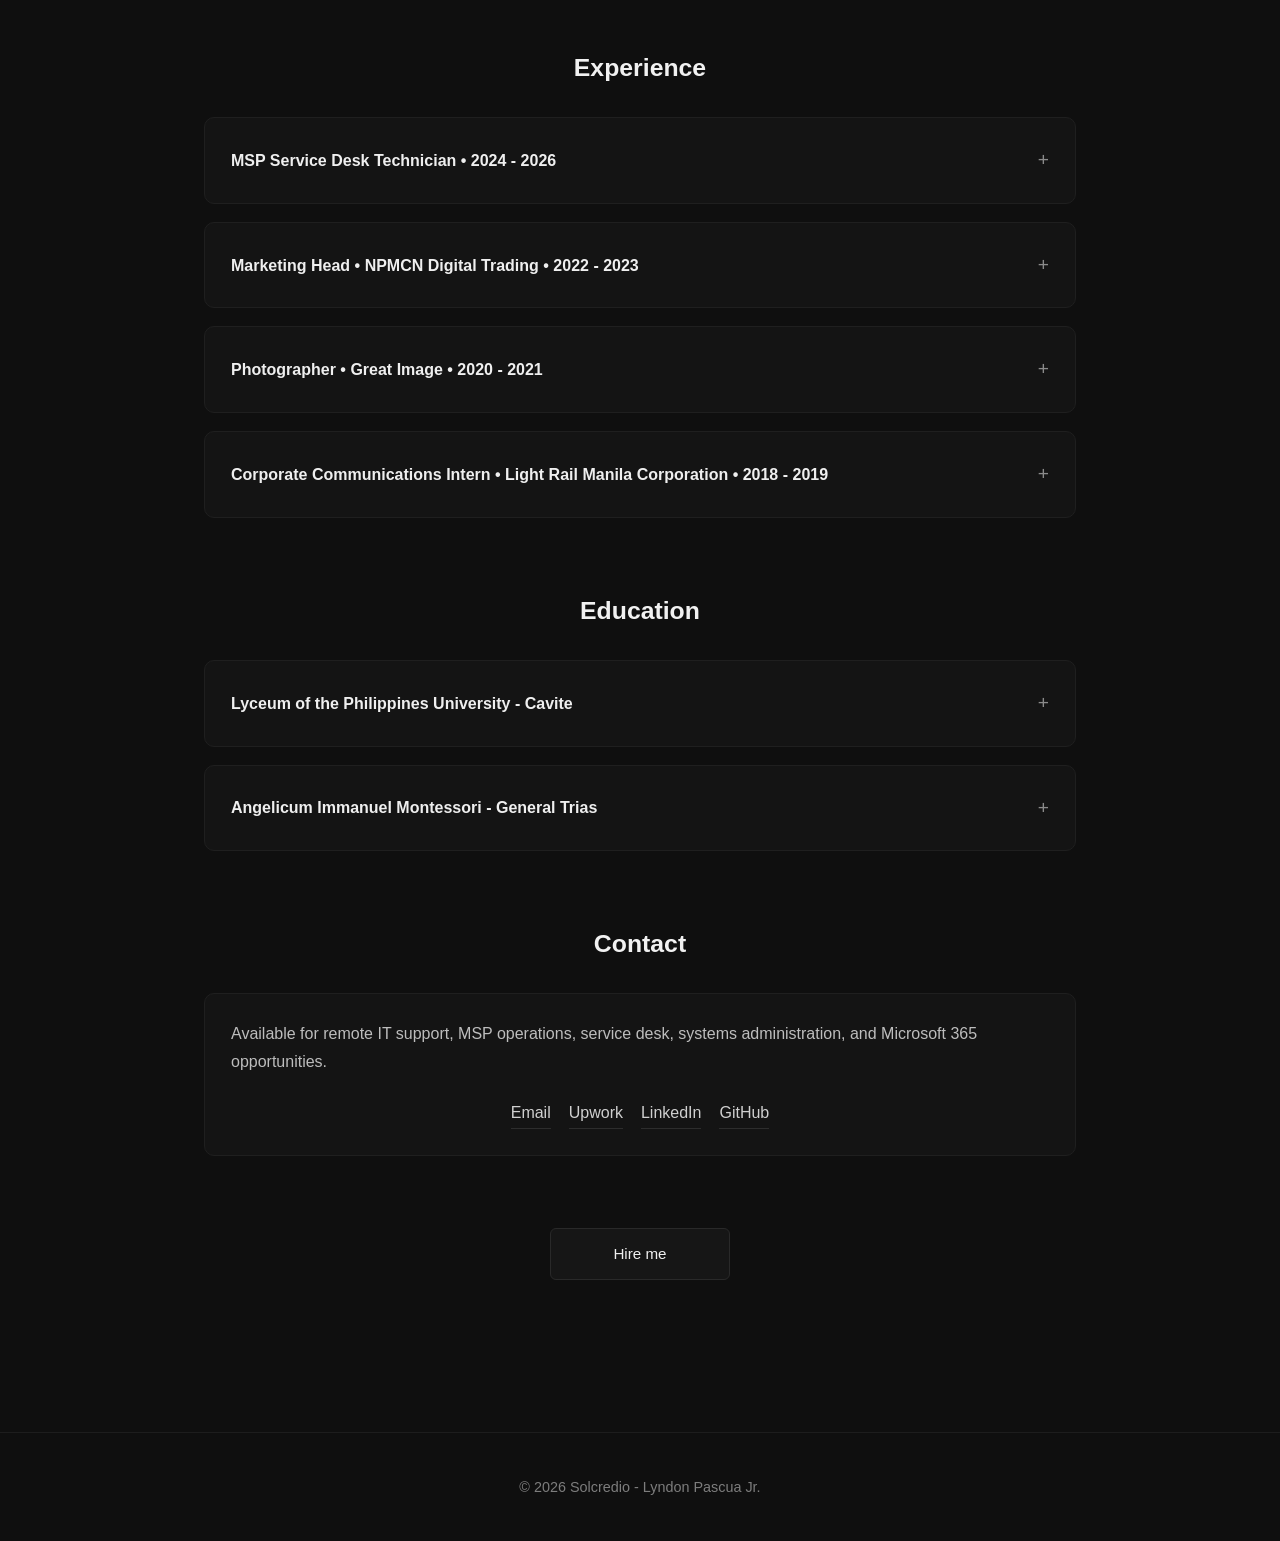
==== commit f444fbac: "Update" ====
--- a/index.html
+++ b/index.html
@@ -28,13 +28,13 @@
     <meta name="twitter:card" content="summary">
     <meta name="twitter:title" content="Lyndon Pascua Jr. — Remote IT Support & MSP Service Desk Technician">
     <meta name="twitter:description" content="Remote IT support specialist and MSP service desk technician. Microsoft 365, endpoint management, systems administration.">
-    <meta name="twitter:image" content="https://solcredio.com/favicon.png">
+    <meta name="twitter:image" content="https://solcredio.com/assets/favicon.png">
     <link rel="canonical" href="https://solcredio.com/">
-    <link rel="icon" type="image/png" href="favicon.png">
-    <link rel="icon" type="image/x-icon" href="favicon.ico">
-    <link rel="shortcut icon" href="favicon.ico">
+    <link rel="icon" type="image/png" href="assets/favicon.png">
+    <link rel="icon" type="image/x-icon" href="assets/favicon.ico">
+    <link rel="shortcut icon" href="assets/favicon.ico">
     <link rel="stylesheet" href="style.css">
-    <link rel="apple-touch-icon" href="favicon.png">
+    <link rel="apple-touch-icon" href="assets/favicon.png">
     <link href="https://solcredio.com/" rel="canonical"/>
 </head>
 
@@ -46,7 +46,7 @@
     <header class="topbar">
 
         <a href="/" class="logo">
-            <img src="favicon.png" alt="Solcredio" style="height: 22px; width: auto;">
+            <img src="assets/favicon.png" alt="Solcredio" style="height: 22px; width: auto;">
             <span>SOLCREDIO</span>
         </a>
 
@@ -94,7 +94,7 @@
                 </p>
                 <div class="cta-group">
                     <a href="mailto:lyndon.pascuajr@solcredio.com" class="button">Contact Me</a>
-                    <a href="pascuajr-resume.pdf" target="_blank" class="button secondary">View Resume</a>
+                    <a href="assets/pascuajr-resume.pdf" target="_blank" class="button secondary">View Resume</a>
                 </div>
                 <div class="hero-scroll-hint">↓</div>
             </div>
@@ -518,7 +518,7 @@
     </main>
 
     <footer>
-        © 2026 Solcredio — Lyndon Pascua Jr.
+        © 2026 Solcredio - Lyndon Pascua Jr.
     </footer>
     
 <script>
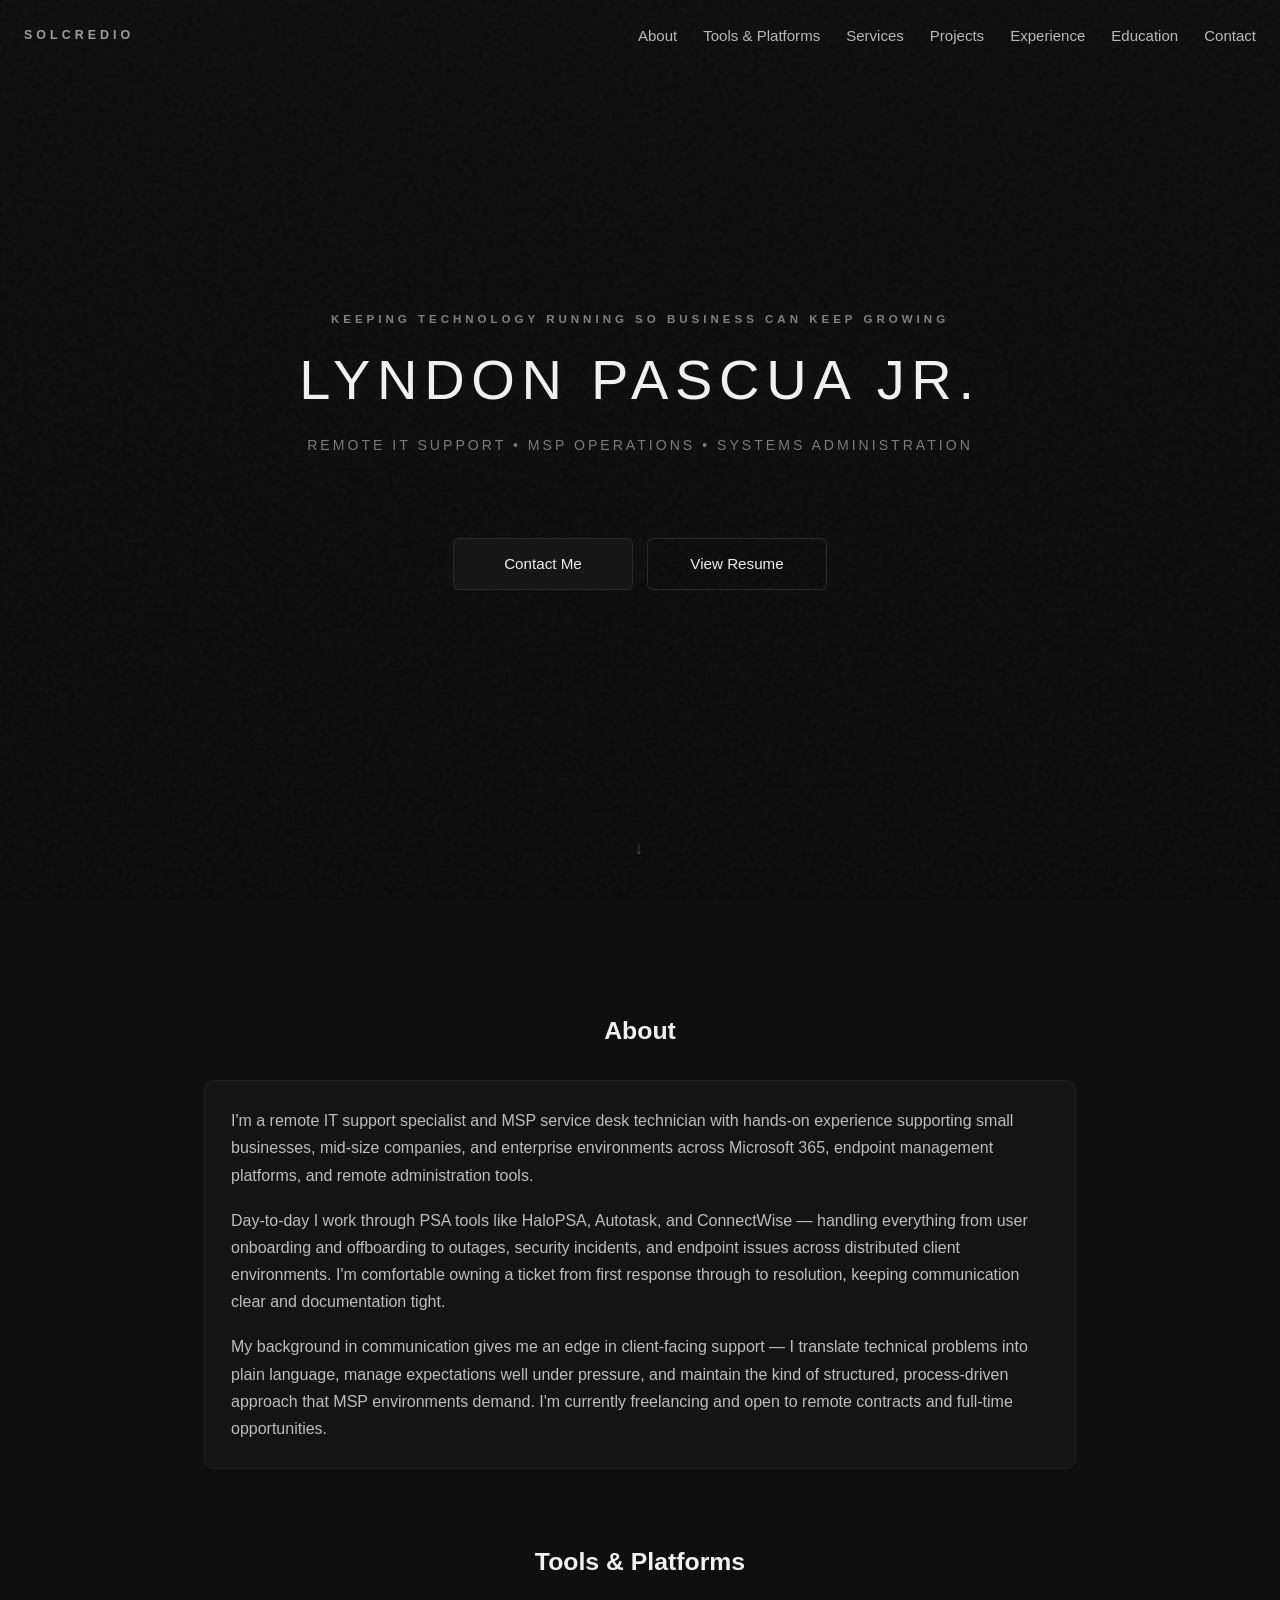
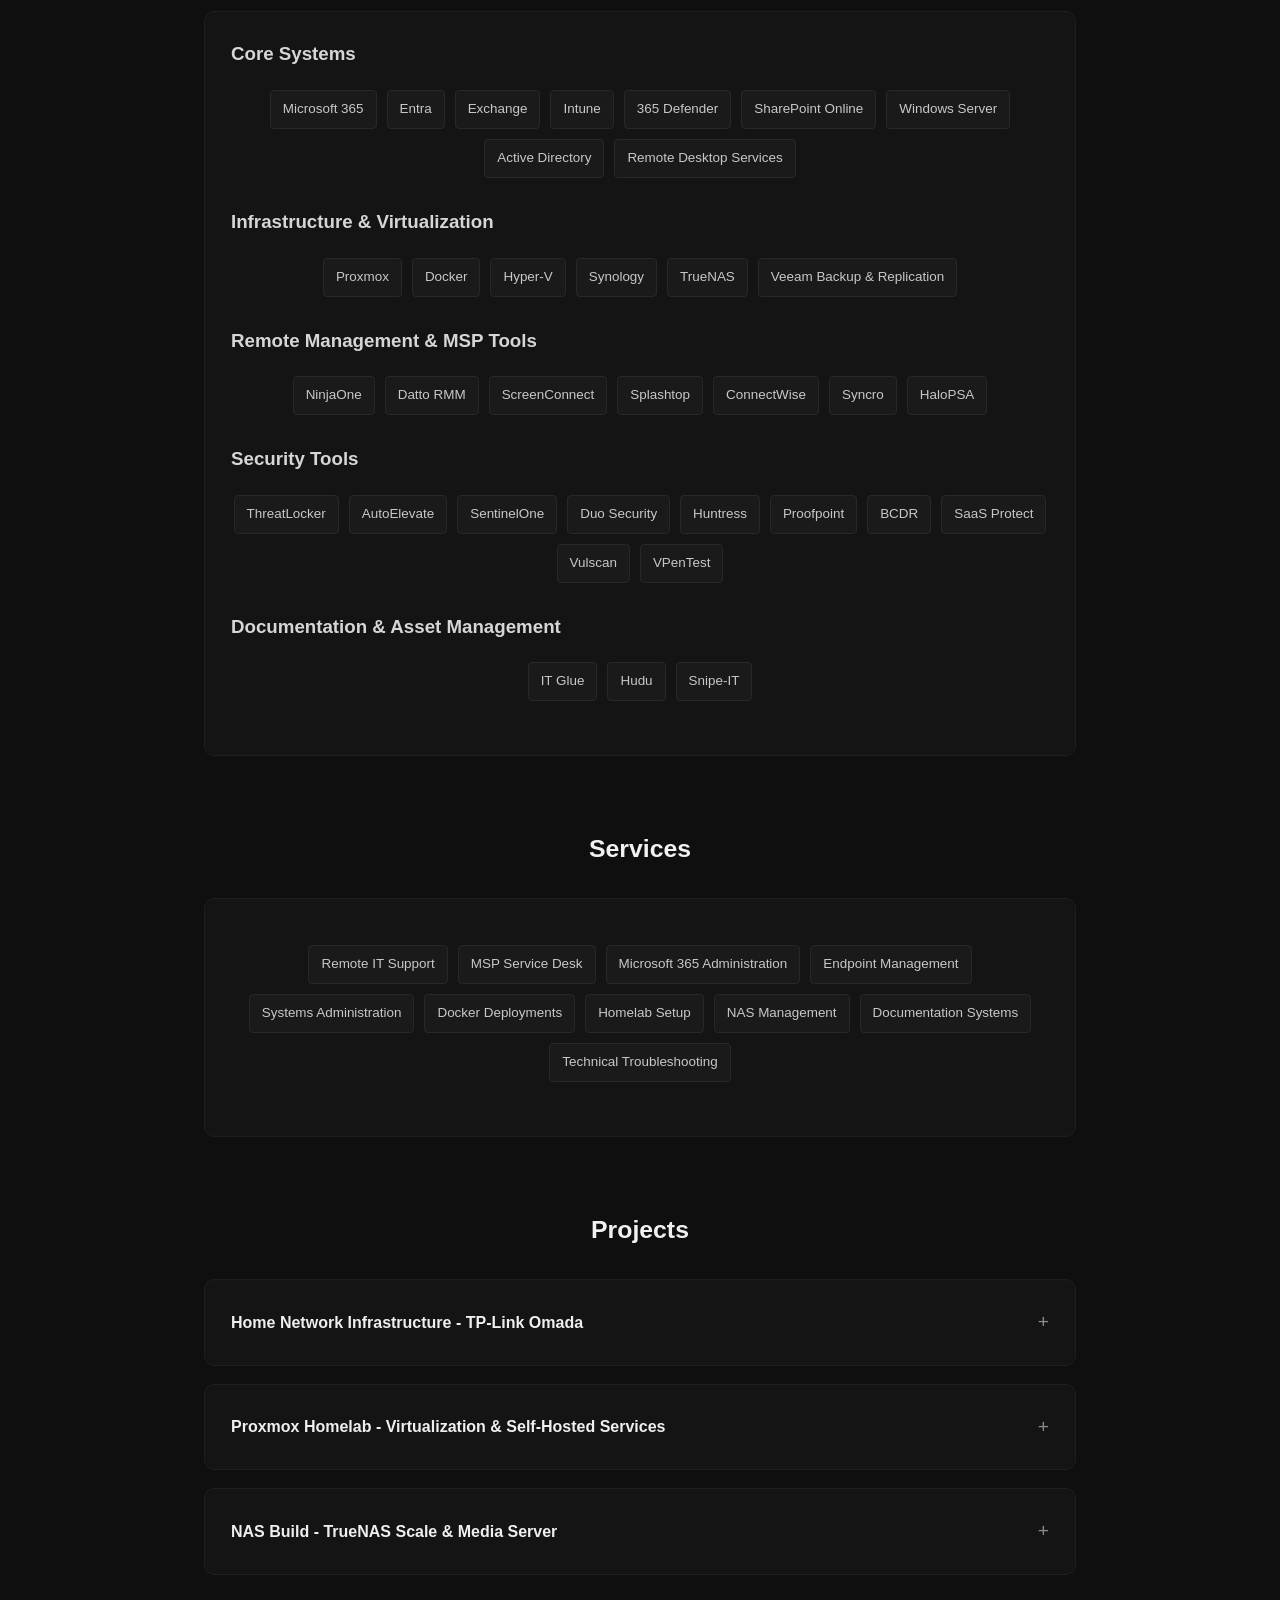
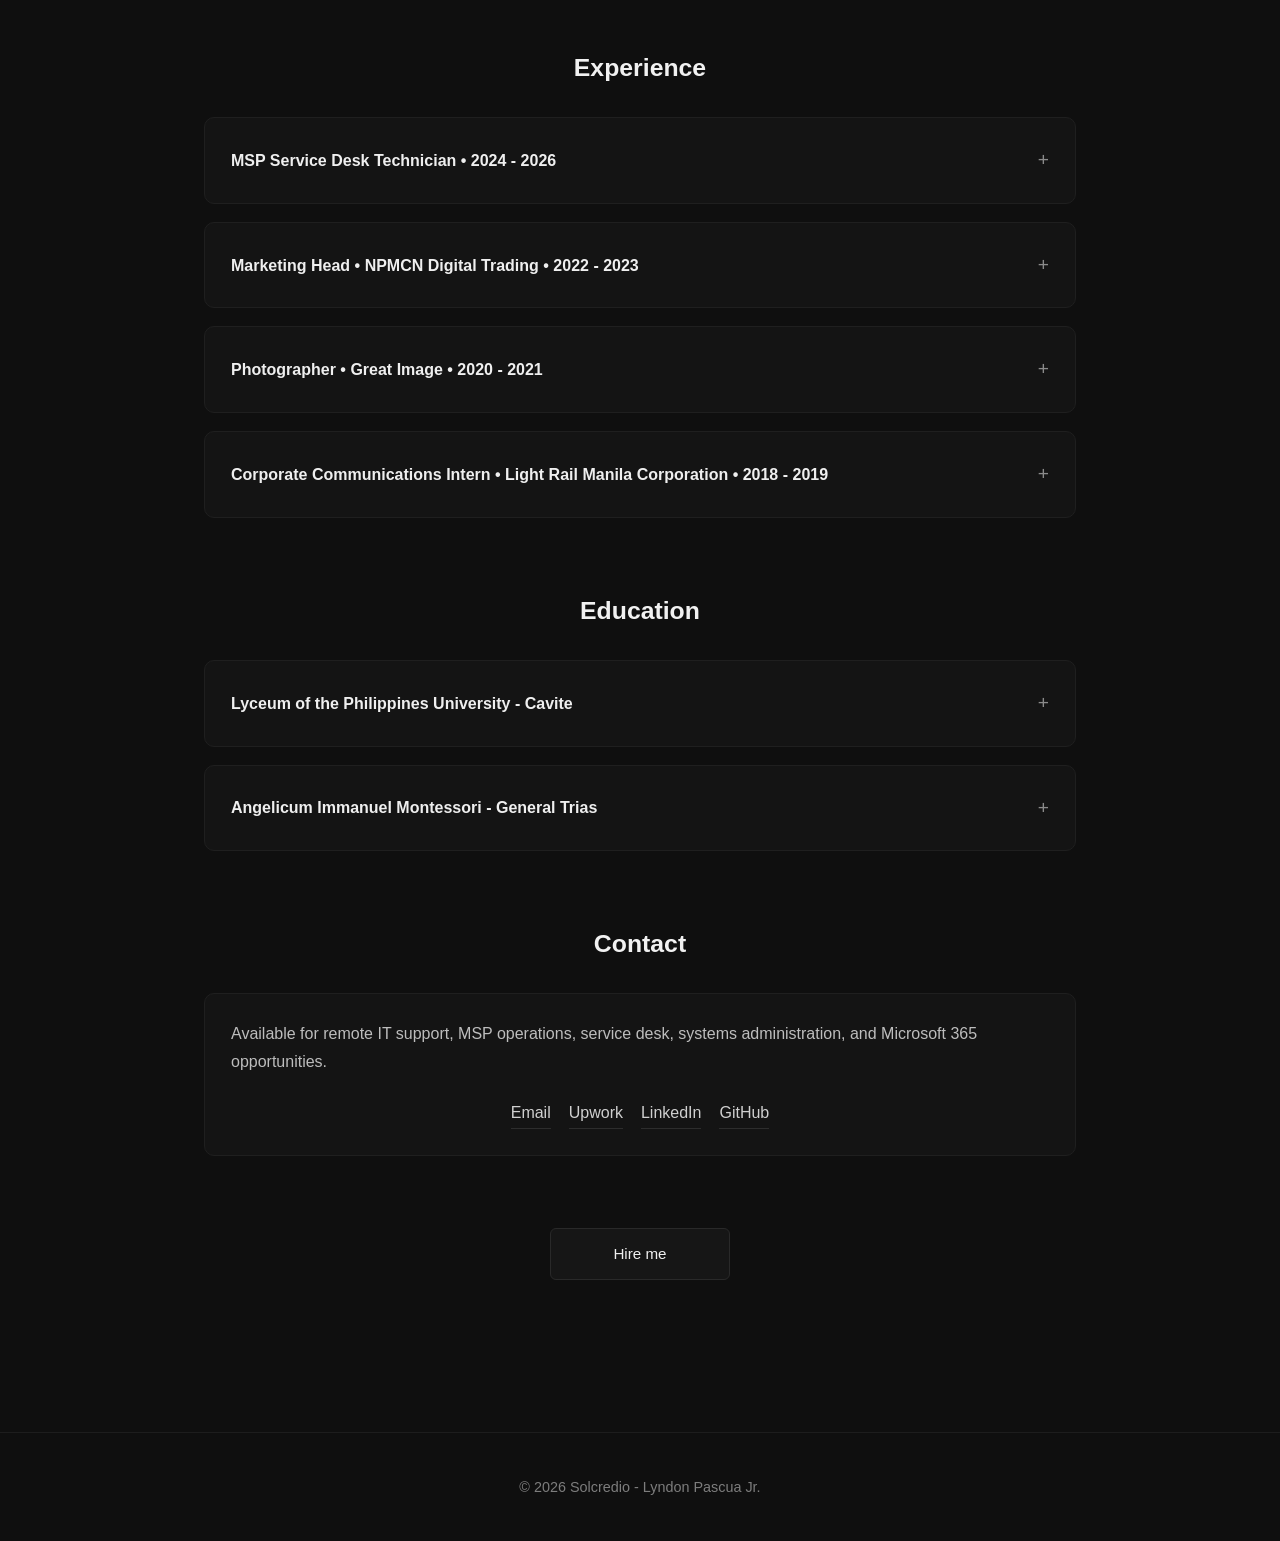
==== commit 3e1f8064: "Fix HTML formatting for hero section text" ====
--- a/index.html
+++ b/index.html
@@ -87,7 +87,7 @@
         <section class="hero">
 
             <div class="hero-fullpage">
-                <p class="small-text hero-eyebrow">Keeping Technology Running<span class="break"> </span>So Business Can Keep Growing</p>
+                <p class="small-text hero-eyebrow">Keeping Technology Running <span class="break"> </span>So Business Can Keep Growing</p>
                 <h1 class="hero-name">LYNDON PASCUA JR.</h1>
                 <p class="hero-tagline">
                     REMOTE IT SUPPORT<span class="bullet"> • </span><span class="break"></span>MSP OPERATIONS<span class="bullet"> • </span><span class="break"></span>SYSTEMS ADMINISTRATION
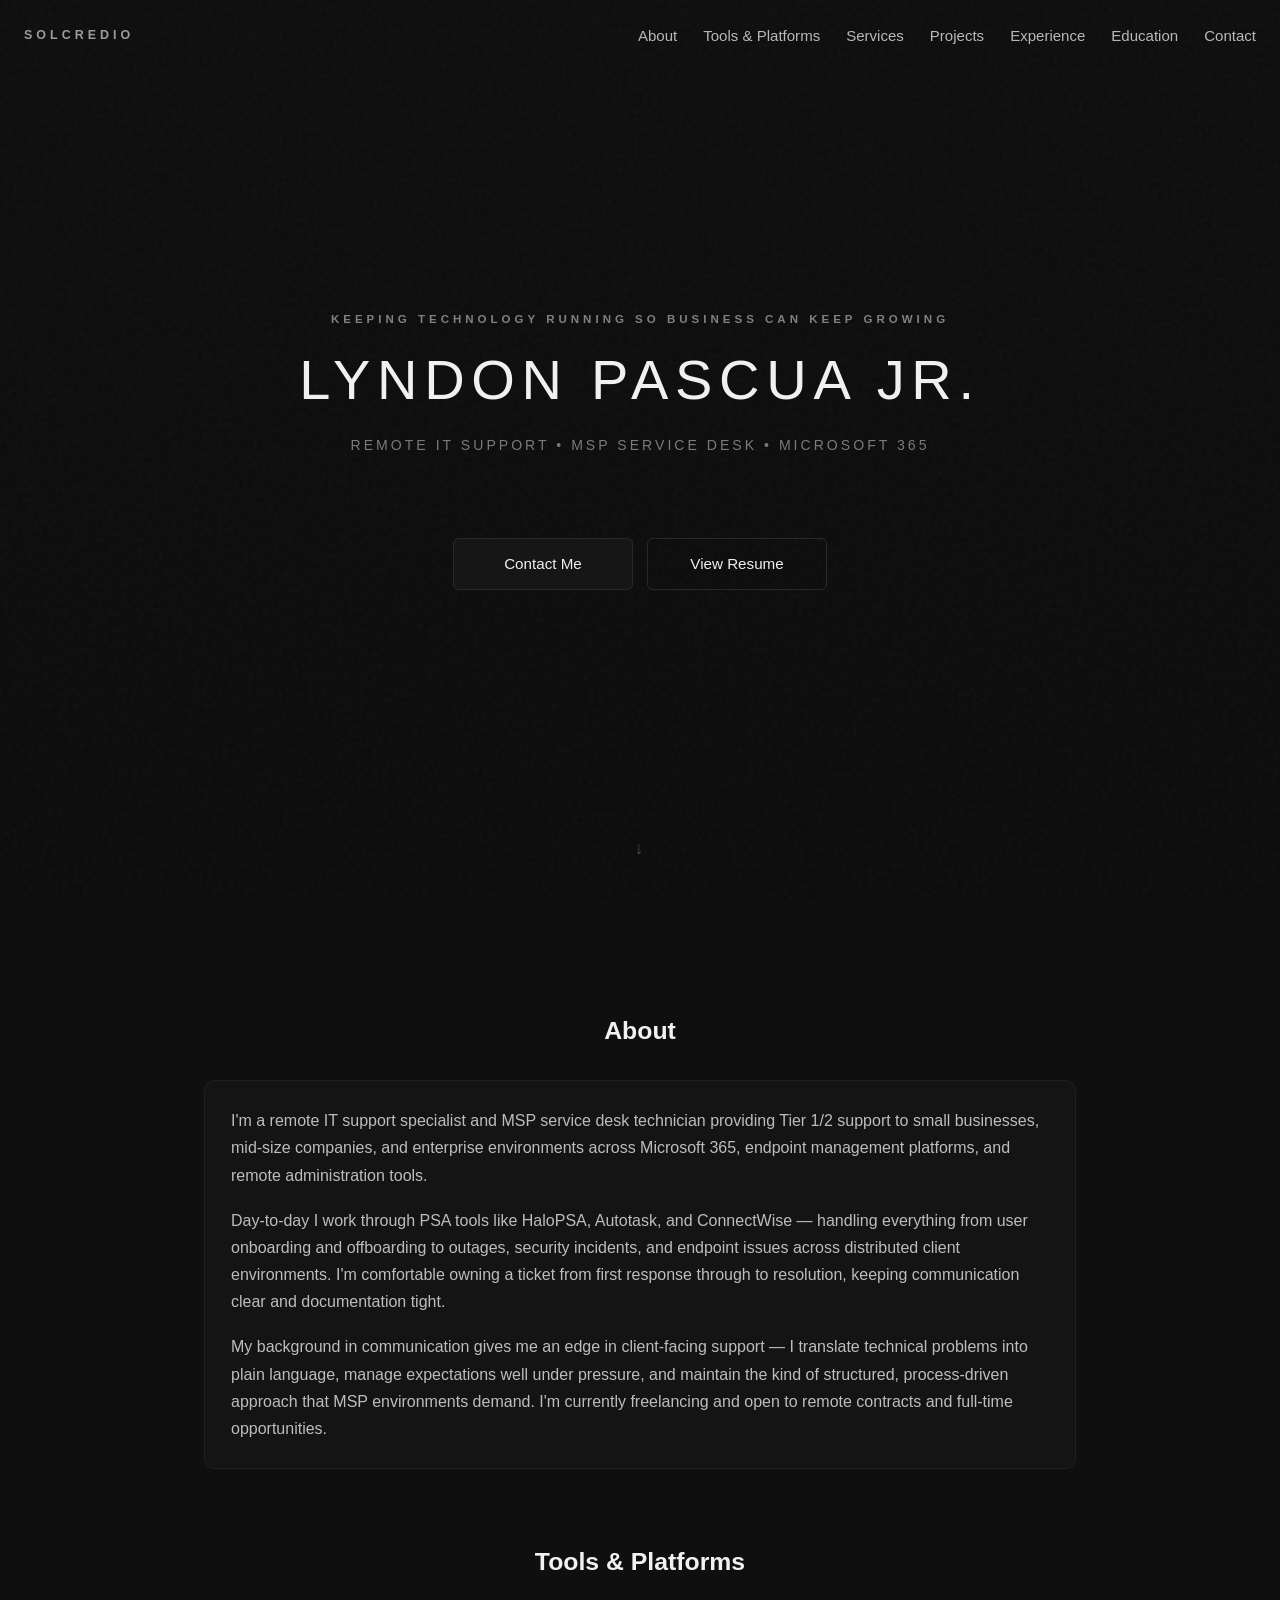
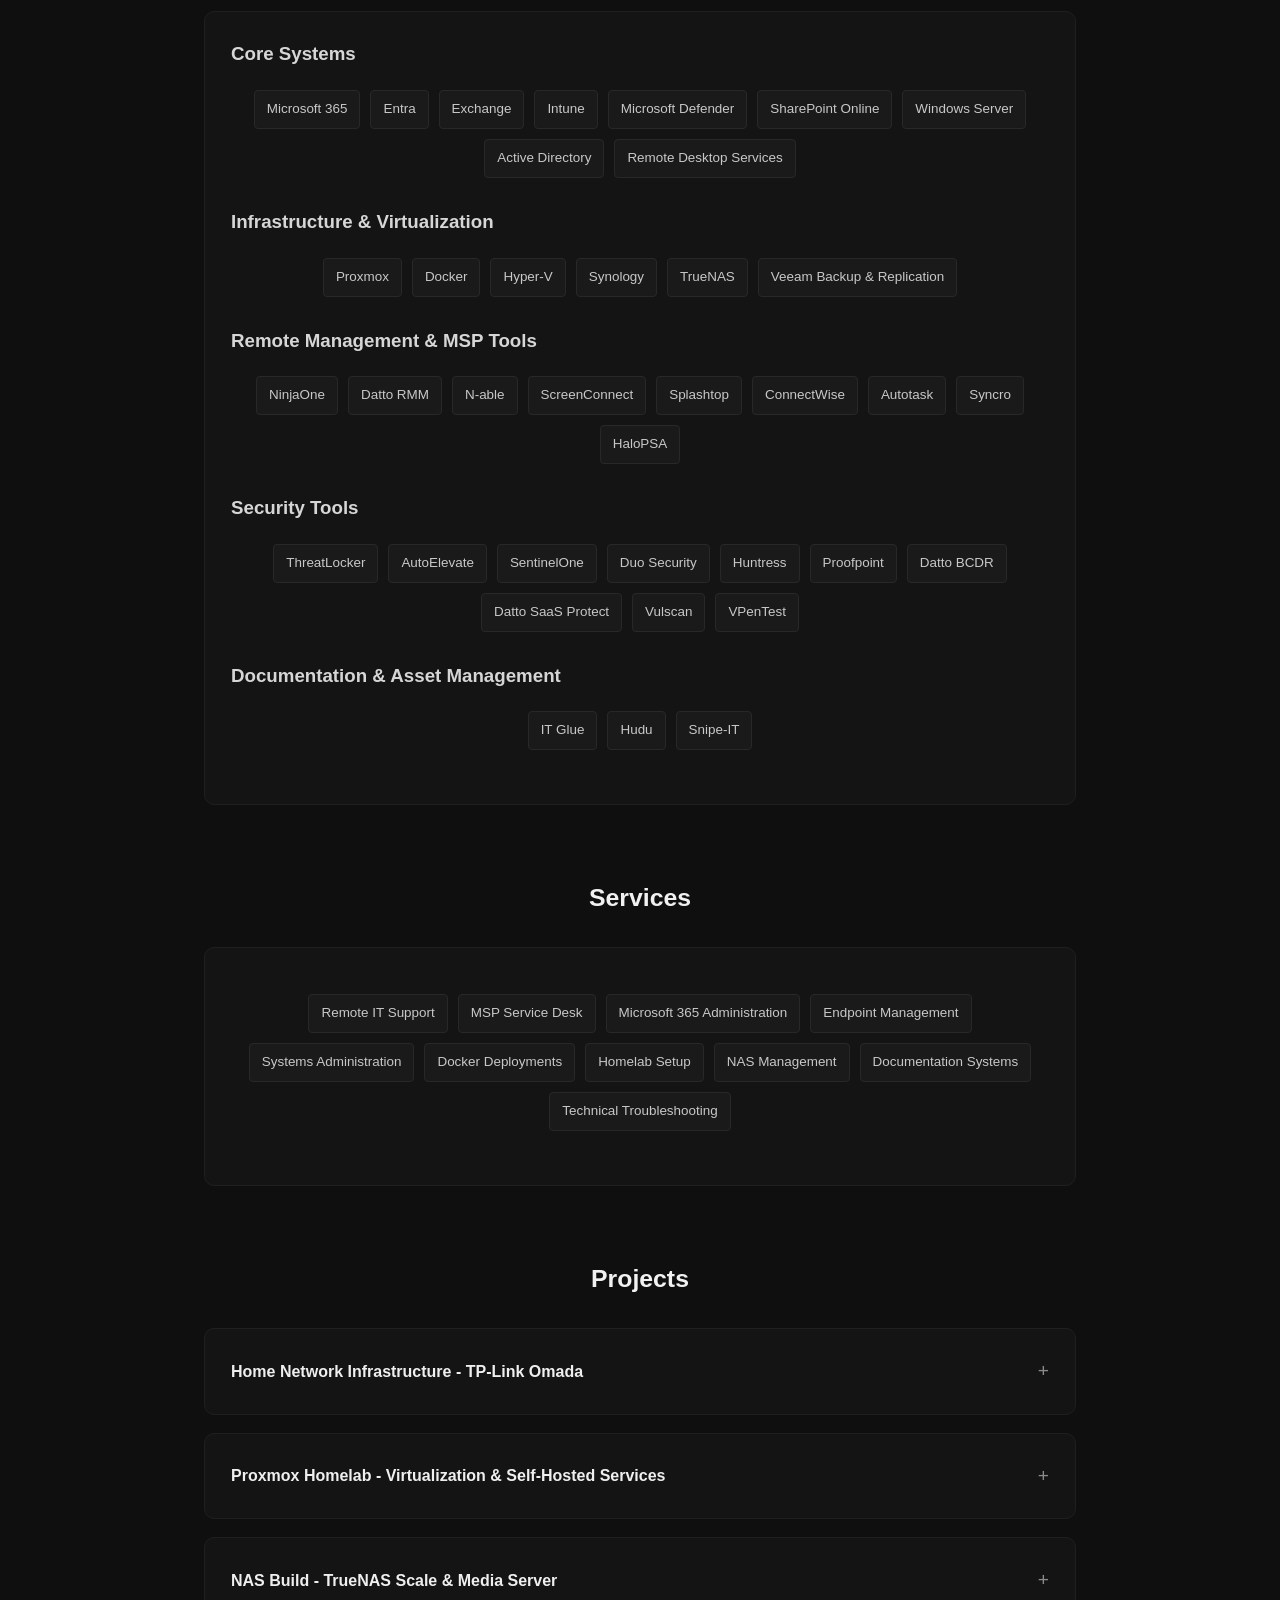
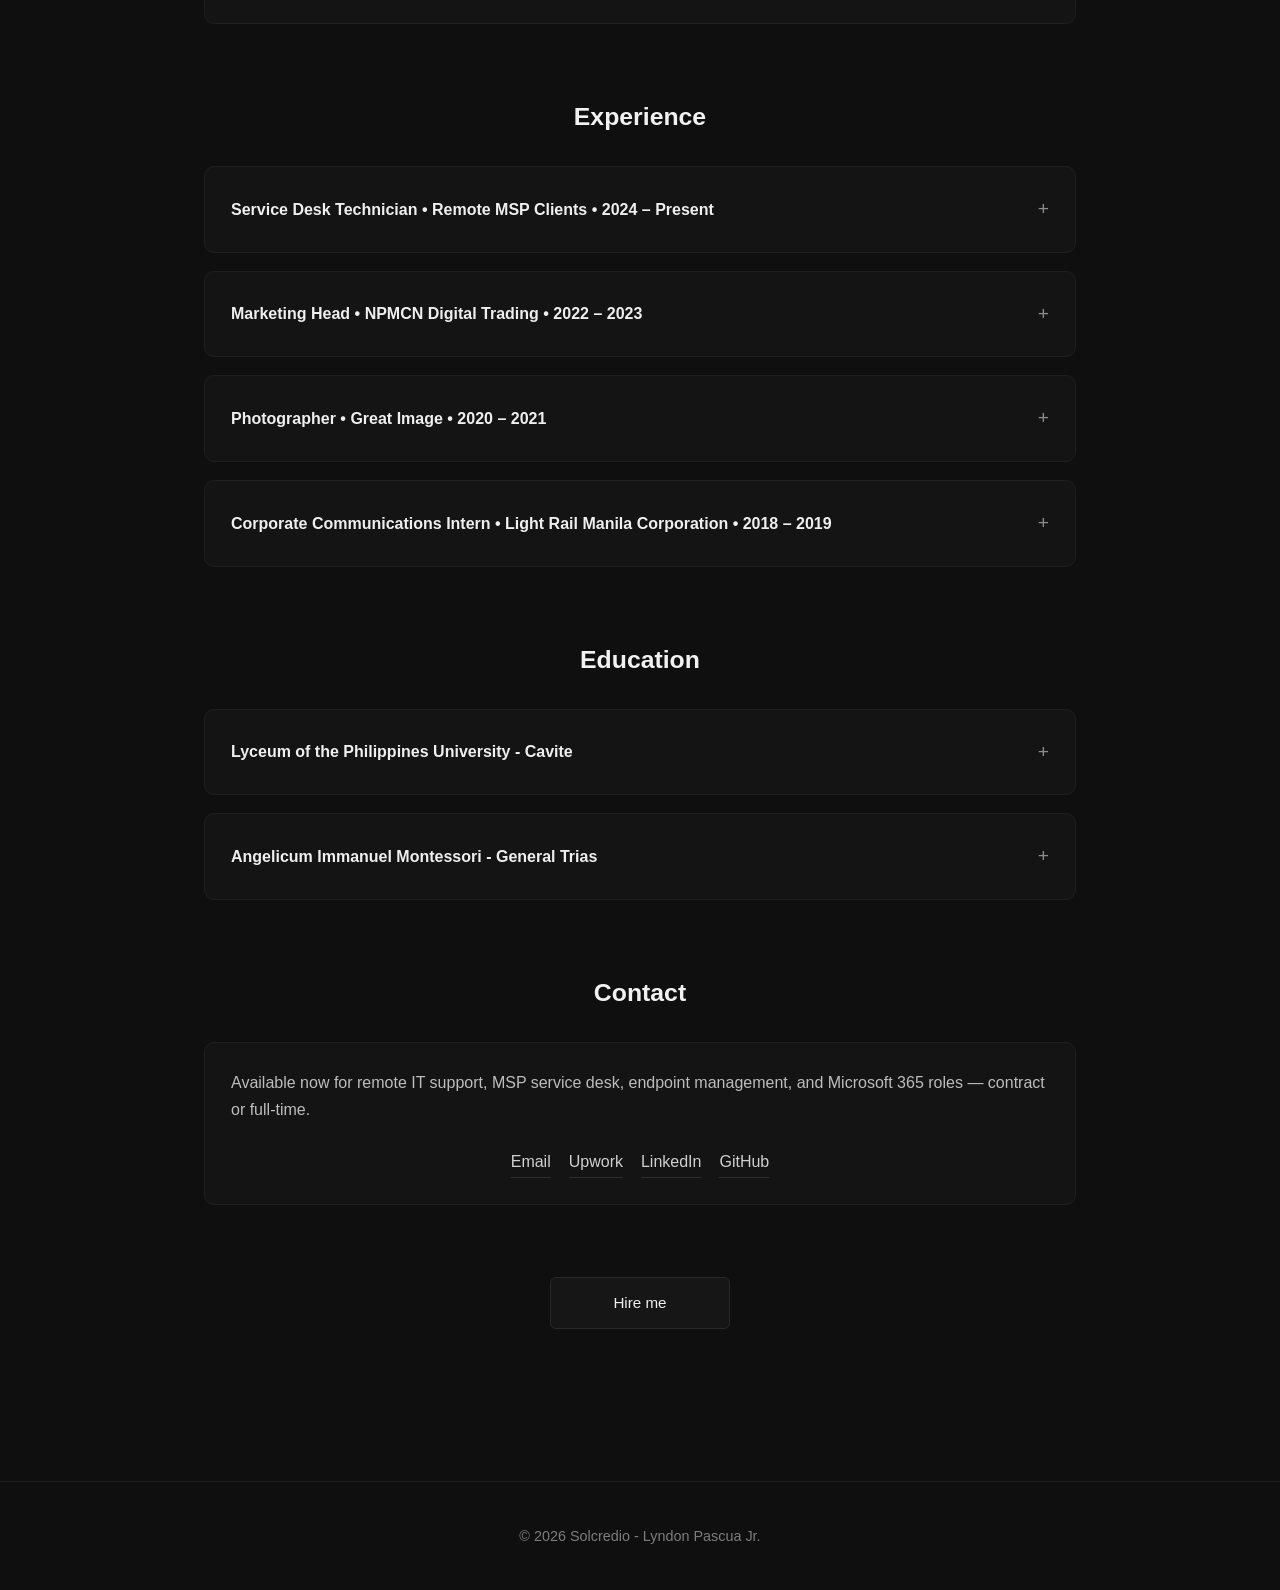
==== commit 1b954d62: "Enhance HTML structure and improve accessibility; update meta tags and descriptions" ====
--- a/index.html
+++ b/index.html
@@ -1,6 +1,9 @@
 <!DOCTYPE html>
 <html lang="en">
 <head>
+    <meta charset="UTF-8">
+    <meta name="viewport" content="width=device-width, initial-scale=1.0">
+
     <!-- Google tag (gtag.js) -->
     <script async src="https://www.googletagmanager.com/gtag/js?id=G-11H5KY3SCY"></script>
     <script>
@@ -10,48 +13,48 @@
 
       gtag('config', 'G-11H5KY3SCY');
     </script>
-    <meta charset="UTF-8">
-    <meta name="viewport" content="width=device-width, initial-scale=1.0">
-
-    <title>solcredio | Lyndon Pascua Jr. — Remote IT Support</title>
-
-    <meta name="description" content="Remote IT Support, MSP Operations, Systems Administration, Microsoft 365, Network Management, Virtualization, and IT Operations portfolio of Lyndon Pascua Jr.">
-    <meta name="keywords" content="remote IT support, MSP service desk, systems administration, Microsoft 365, endpoint management, IT technician Philippines, Lyndon Pascua">
+
+    <title>Lyndon Pascua Jr. | Remote IT Support & MSP Service Desk Technician</title>
+
+    <meta name="description" content="Lyndon Pascua Jr. — remote Tier 1/2 IT support and MSP service desk technician in the Philippines. Microsoft 365, Intune, Active Directory, RMM/PSA tools, endpoint security. Open to remote work.">
     <meta name="author" content="Lyndon Pascua Jr.">
     <meta name="robots" content="index, follow">
+    <meta name="theme-color" content="#0f0f0f">
     <meta name="google-site-verification" content="jPmyX5llTpMscDjGPYm3s2HqBQQJAq7jt-xHRVtLuXY" />
-    <meta property="og:type" content="website">
-    <meta property="og:url" content="https://solcredio.com/">
+    <meta property="og:type" content="profile">
+    <meta property="og:site_name" content="Solcredio">
+    <meta property="og:url" content="https://www.solcredio.com/">
     <meta property="og:title" content="Lyndon Pascua Jr. — Remote IT Support & MSP Service Desk Technician">
-    <meta property="og:description" content="Remote IT support specialist and MSP service desk technician. Microsoft 365, endpoint management, systems administration.">
-    <meta property="og:image" content="https://solcredio.com/favicon.png">
+    <meta property="og:description" content="Remote Tier 1/2 IT support and MSP service desk technician. Microsoft 365, endpoint management, RMM/PSA tools, endpoint security.">
+    <meta property="og:image" content="https://www.solcredio.com/assets/favicon.png">
     <meta name="twitter:card" content="summary">
     <meta name="twitter:title" content="Lyndon Pascua Jr. — Remote IT Support & MSP Service Desk Technician">
-    <meta name="twitter:description" content="Remote IT support specialist and MSP service desk technician. Microsoft 365, endpoint management, systems administration.">
-    <meta name="twitter:image" content="https://solcredio.com/assets/favicon.png">
-    <link rel="canonical" href="https://solcredio.com/">
+    <meta name="twitter:description" content="Remote Tier 1/2 IT support and MSP service desk technician. Microsoft 365, endpoint management, RMM/PSA tools, endpoint security.">
+    <meta name="twitter:image" content="https://www.solcredio.com/assets/favicon.png">
+    <link rel="canonical" href="https://www.solcredio.com/">
     <link rel="icon" type="image/png" href="assets/favicon.png">
     <link rel="icon" type="image/x-icon" href="assets/favicon.ico">
-    <link rel="shortcut icon" href="assets/favicon.ico">
+    <link rel="apple-touch-icon" href="assets/favicon.png">
+    <link rel="preconnect" href="https://fonts.cdnfonts.com" crossorigin>
+    <link rel="preconnect" href="https://images.unsplash.com" crossorigin>
+    <link rel="stylesheet" href="https://fonts.cdnfonts.com/css/proxima-nova-2">
     <link rel="stylesheet" href="style.css">
-    <link rel="apple-touch-icon" href="assets/favicon.png">
-    <link href="https://solcredio.com/" rel="canonical"/>
 </head>
 
 <body>
 
     <!-- MOBILE MENU TOGGLE -->
-    <input type="checkbox" id="menu-toggle">
+    <input type="checkbox" id="menu-toggle" aria-label="Toggle navigation menu">
 
     <header class="topbar">
 
-        <a href="/" class="logo">
-            <img src="assets/favicon.png" alt="Solcredio" style="height: 22px; width: auto;">
+        <a href="/" class="logo" aria-label="Solcredio home">
+            <img src="assets/favicon.png" alt="" height="22" style="height: 22px; width: auto;">
             <span>SOLCREDIO</span>
         </a>
 
         <!-- DESKTOP NAV -->
-        <nav class="desktop-nav">
+        <nav class="desktop-nav" aria-label="Main">
             <a href="#about">About</a>
             <a href="#skills">Tools & Platforms</a>
             <a href="#services">Services</a>
@@ -62,7 +65,7 @@
         </nav>
 
         <!-- MOBILE HAMBURGER -->
-        <label for="menu-toggle" class="hamburger">
+        <label for="menu-toggle" class="hamburger" aria-hidden="true">
             <span></span>
             <span></span>
             <span></span>
@@ -71,7 +74,7 @@
     </header>
 
     <!-- MOBILE MENU -->
-     <nav class="mobile-nav">
+    <nav class="mobile-nav" aria-label="Mobile">
         <a href="#about">About</a>
         <a href="#skills">Tools & Platforms</a>
         <a href="#services">Services</a>
@@ -90,13 +93,13 @@
                 <p class="small-text hero-eyebrow">Keeping Technology Running <span class="break"> </span>So Business Can Keep Growing</p>
                 <h1 class="hero-name">LYNDON PASCUA JR.</h1>
                 <p class="hero-tagline">
-                    REMOTE IT SUPPORT<span class="bullet"> • </span><span class="break"></span>MSP OPERATIONS<span class="bullet"> • </span><span class="break"></span>SYSTEMS ADMINISTRATION
+                    REMOTE IT SUPPORT<span class="bullet"> • </span><span class="break"></span>MSP SERVICE DESK<span class="bullet"> • </span><span class="break"></span>MICROSOFT 365
                 </p>
                 <div class="cta-group">
                     <a href="mailto:lyndon.pascuajr@solcredio.com" class="button">Contact Me</a>
-                    <a href="assets/pascuajr-resume.pdf" target="_blank" class="button secondary">View Resume</a>
-                </div>
-                <div class="hero-scroll-hint">↓</div>
+                    <a href="assets/pascuajr-resume.pdf" target="_blank" rel="noopener" class="button secondary">View Resume</a>
+                </div>
+                <div class="hero-scroll-hint" aria-hidden="true">↓</div>
             </div>
 
         </section>
@@ -108,8 +111,8 @@
 
             <div class="project">
                 <p>
-                    I'm a remote IT support specialist and MSP service desk technician with hands-on experience
-                    supporting small businesses, mid-size companies, and enterprise environments across
+                    I'm a remote IT support specialist and MSP service desk technician providing Tier 1/2 support
+                    to small businesses, mid-size companies, and enterprise environments across
                     Microsoft 365, endpoint management platforms, and remote administration tools.
                 </p>
 
@@ -143,7 +146,7 @@
                         <span>Entra</span>
                         <span>Exchange</span>
                         <span>Intune</span>
-                        <span>365 Defender</span>
+                        <span>Microsoft Defender</span>
                         <span>SharePoint Online</span>
                         <span>Windows Server</span>
                         <span>Active Directory</span>
@@ -164,9 +167,11 @@
                     <div class="tags-container">
                         <span>NinjaOne</span>
                         <span>Datto RMM</span>
+                        <span>N-able</span>
                         <span>ScreenConnect</span>
                         <span>Splashtop</span>
                         <span>ConnectWise</span>
+                        <span>Autotask</span>
                         <span>Syncro</span>
                         <span>HaloPSA</span>
                     </div>
@@ -179,8 +184,8 @@
                         <span>Duo Security</span>
                         <span>Huntress</span>
                         <span>Proofpoint</span>
-                        <span>BCDR</span>
-                        <span>SaaS Protect</span>
+                        <span>Datto BCDR</span>
+                        <span>Datto SaaS Protect</span>
                         <span>Vulscan</span>
                         <span>VPenTest</span>
                     </div>
@@ -321,16 +326,27 @@
 
             <details class="project">
                 <summary>
-                    MSP Service Desk Technician • 2024 - 2026
+                    Service Desk Technician • Remote MSP Clients • 2024 – Present
                 </summary>
 
                 <div class="dropdown-content">
 
                     <p>
-                        Supporting managed service provider environments with hands-on experience
-                        in service desk operations, endpoint management, remote support,
-                        troubleshooting, Microsoft 365 administration, documentation,
-                        and infrastructure support.
+                        Providing Tier 1/2 technical support for multiple managed service provider (MSP) clients,
+                        resolving hardware, software, and network issues via remote support tools.
+                    </p>
+
+                    <p>
+                        Administering Microsoft 365 environments — user provisioning and offboarding,
+                        license management, mailbox configuration, and SharePoint Online.
+                        Managing endpoints through RMM platforms for system health, patching, and compliance,
+                        deploying MFA and identity/access controls, and monitoring EDR alerts.
+                    </p>
+
+                    <p>
+                        Performing network troubleshooting and backup and recovery management, and writing
+                        technical documentation and knowledge base articles to standardize troubleshooting
+                        and speed up resolution.
                     </p>
 
                     <div class="tags">
@@ -355,7 +371,7 @@
 
             <details class="project">
                 <summary>
-                    Marketing Head • NPMCN Digital Trading • 2022 - 2023
+                    Marketing Head • NPMCN Digital Trading • 2022 – 2023
                 </summary>
 
                 <div class="dropdown-content">
@@ -377,7 +393,7 @@
 
             <details class="project">
                 <summary>
-                    Photographer • Great Image • 2020 - 2021
+                    Photographer • Great Image • 2020 – 2021
                 </summary>
 
                 <div class="dropdown-content">
@@ -399,7 +415,7 @@
 
             <details class="project">
                 <summary>
-                    Corporate Communications Intern • Light Rail Manila Corporation • 2018 - 2019
+                    Corporate Communications Intern • Light Rail Manila Corporation • 2018 – 2019
                 </summary>
 
                 <div class="dropdown-content">
@@ -435,7 +451,7 @@
                 <div class="dropdown-content">
 
                     <p>
-                        Bachelor of Arts in Communication
+                        Bachelor of Arts in Communication,
                         Major in Broadcasting • 2016 – 2019
                     </p>
 
@@ -456,8 +472,7 @@
                 <div class="dropdown-content">
 
                     <p>
-                        High School
-                        2012 – 2016
+                        High School Diploma, STEM Strand • 2012 – 2016
                     </p>
 
                 </div>
@@ -473,11 +488,10 @@
             <div class="project">
 
                 <p>
-                    Available for remote IT support,
-                    MSP operations,
-                    service desk,
-                    systems administration,
-                    and Microsoft 365 opportunities.
+                    Available now for remote IT support,
+                    MSP service desk,
+                    endpoint management,
+                    and Microsoft 365 roles — contract or full-time.
                 </p>
 
                 <div class="socials">
@@ -486,15 +500,15 @@
                         Email
                     </a>
 
-                    <a href="https://www.upwork.com/freelancers/~018e90d294e8a6b537" target="_blank">
+                    <a href="https://www.upwork.com/freelancers/~018e90d294e8a6b537" target="_blank" rel="noopener">
                         Upwork
                     </a>
 
-                    <a href="https://www.linkedin.com/in/lyndon-pascua-jr-0a8520100/" target="_blank">
+                    <a href="https://www.linkedin.com/in/lyndon-pascua-jr-0a8520100/" target="_blank" rel="noopener">
                         LinkedIn
                     </a>
 
-                    <a href="https://github.com/solcredio-admin" target="_blank">
+                    <a href="https://github.com/solcredio-admin" target="_blank" rel="noopener">
                         GitHub
                     </a>
 
@@ -509,6 +523,7 @@
 
             <a href="https://www.upwork.com/freelancers/~018e90d294e8a6b537"
                target="_blank"
+               rel="noopener"
                class="button">
                 Hire me
             </a>
@@ -524,14 +539,10 @@
 <script>
     const topbar = document.querySelector('.topbar');
 
-    // Scroll behavior
-    window.addEventListener('scroll', () => {
-        if (window.scrollY > 80) {
-            topbar.classList.add('scrolled');
-        } else {
-            topbar.classList.remove('scrolled');
-        }
-    });
+    // Scroll behavior (also runs on load, for reloads mid-page)
+    const updateTopbar = () => topbar.classList.toggle('scrolled', window.scrollY > 80);
+    window.addEventListener('scroll', updateTopbar, { passive: true });
+    updateTopbar();
 
     // Add opaque when burger is open
     const menuToggle = document.getElementById('menu-toggle');
@@ -559,10 +570,12 @@
   "@context": "https://schema.org",
   "@type": "Person",
   "name": "Lyndon Pascua Jr.",
-  "url": "https://solcredio.com",
-  "image": "https://solcredio.com/favicon.png",
+  "url": "https://www.solcredio.com/",
+  "image": "https://www.solcredio.com/assets/favicon.png",
   "jobTitle": "MSP Service Desk Technician",
-  "description": "Remote IT support specialist and MSP service desk technician based in the Philippines.",
+  "description": "Remote Tier 1/2 IT support specialist and MSP service desk technician based in the Philippines.",
+  "knowsAbout": ["Microsoft 365", "Microsoft Intune", "Microsoft Entra ID", "Active Directory", "Windows Server", "RMM", "PSA", "Endpoint Detection and Response", "IT Documentation", "Proxmox", "Docker"],
+  "alumniOf": { "@type": "CollegeOrUniversity", "name": "Lyceum of the Philippines University - Cavite" },
   "address": {
     "@type": "PostalAddress",
     "addressLocality": "General Trias",
@@ -578,14 +591,6 @@
   ]
 }
 </script>
-<script>
-    // Close mobile menu when a nav link is clicked
-    document.querySelectorAll('.mobile-nav a').forEach(link => {
-        link.addEventListener('click', () => {
-            document.getElementById('menu-toggle').checked = false;
-        });
-    });
-</script>
-    
+
 </body>
 </html>
--- a/style.css
+++ b/style.css
@@ -1,5 +1,3 @@
-@import url('https://fonts.cdnfonts.com/css/proxima-nova-2');
-
 html {
     scroll-behavior: smooth;
     scroll-padding-top: 80px;
@@ -124,8 +122,24 @@
    MOBILE NAV
 ========================= */
 
+/* visually hidden but still keyboard-focusable */
 #menu-toggle {
-    display: none;
+    position: absolute;
+    width: 1px;
+    height: 1px;
+    opacity: 0;
+    pointer-events: none;
+}
+
+#menu-toggle:focus-visible ~ .topbar .hamburger {
+    outline: 2px solid #d8d8d8;
+    outline-offset: 6px;
+}
+
+a:focus-visible,
+summary:focus-visible {
+    outline: 2px solid #d8d8d8;
+    outline-offset: 4px;
 }
 
 .hamburger {
@@ -205,7 +219,7 @@
             rgba(10,10,10,0.72) 60%,
             rgba(10,10,10,0.92) 100%
         ),
-        url('https://images.unsplash.com/photo-1762163516269-3c143e04175c?q=80')
+        url('https://images.unsplash.com/photo-1762163516269-3c143e04175c?w=1920&q=75&auto=format&fit=crop')
         center/cover no-repeat;
 
     /* subtle grain */
@@ -675,3 +689,16 @@
     }
 
 }
+
+@media (prefers-reduced-motion: reduce) {
+    html {
+        scroll-behavior: auto;
+    }
+
+    *,
+    *::before,
+    *::after {
+        animation: none !important;
+        transition: none !important;
+    }
+}
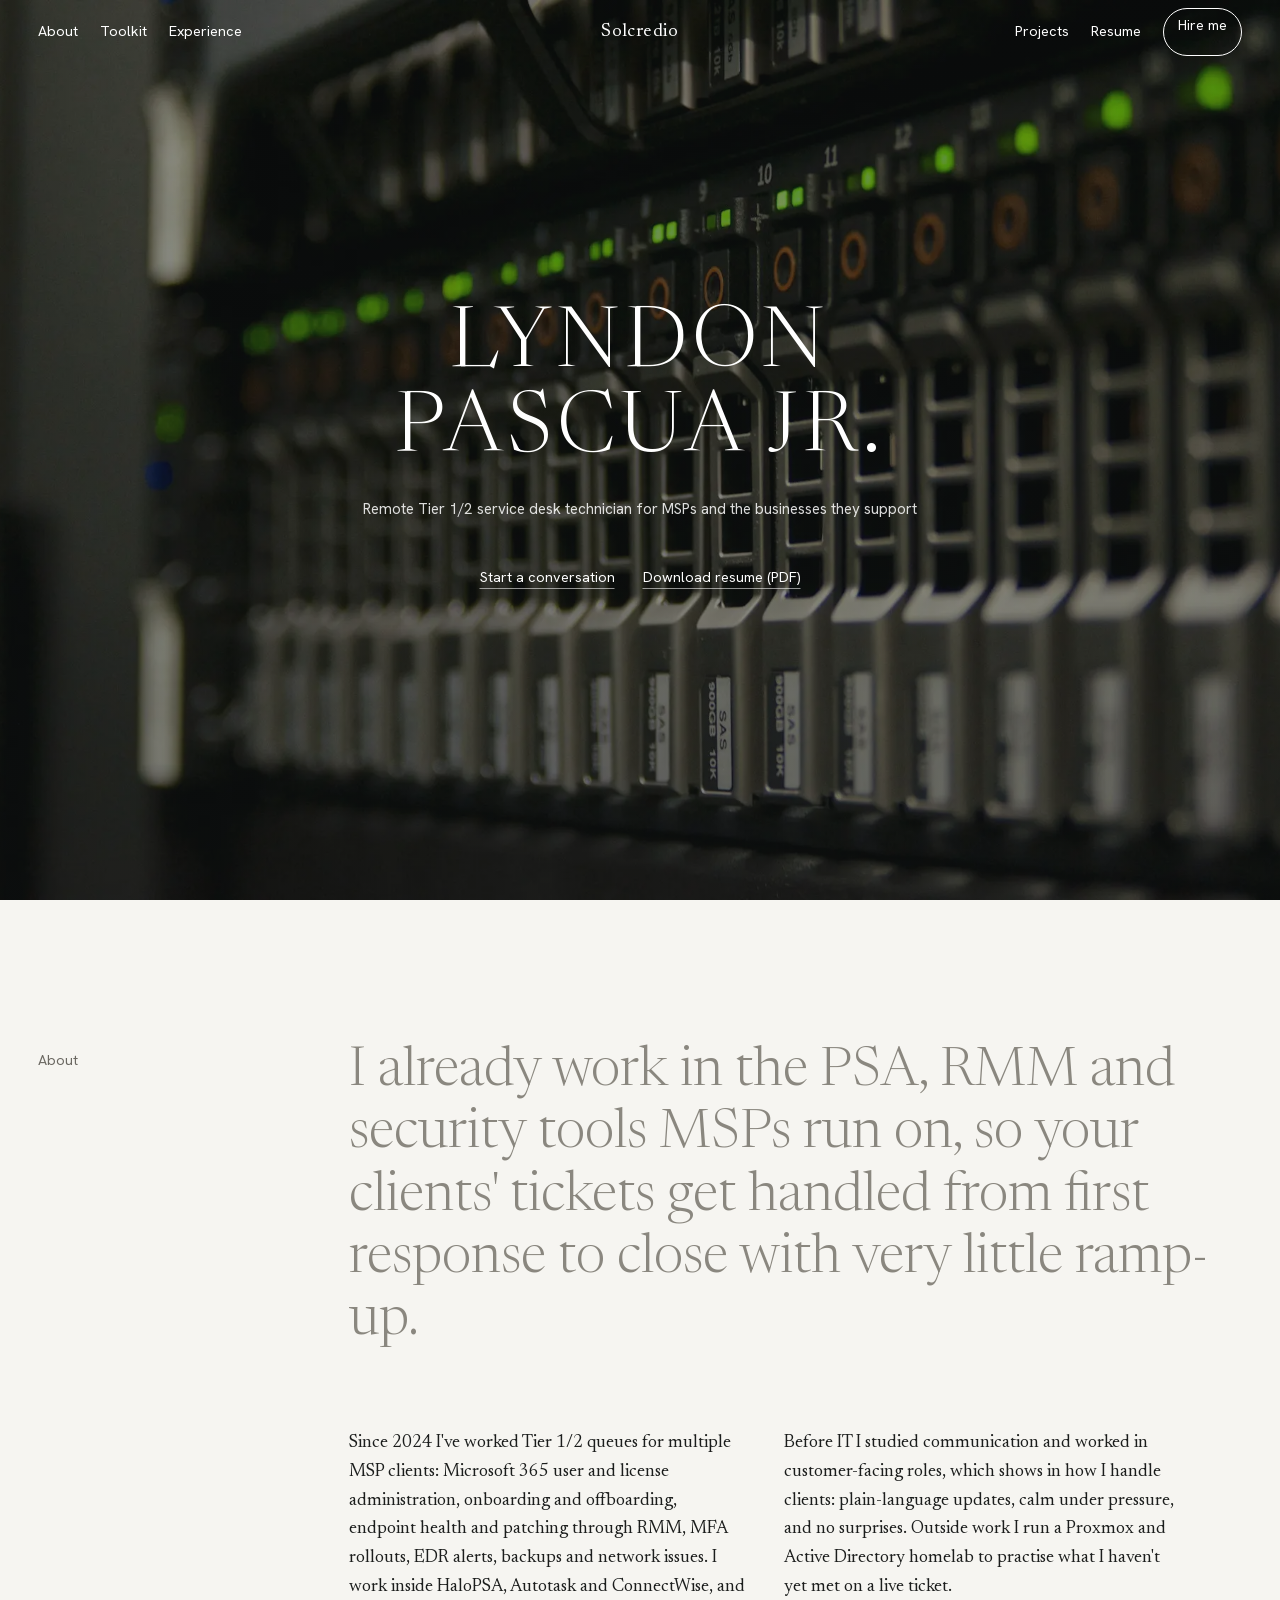
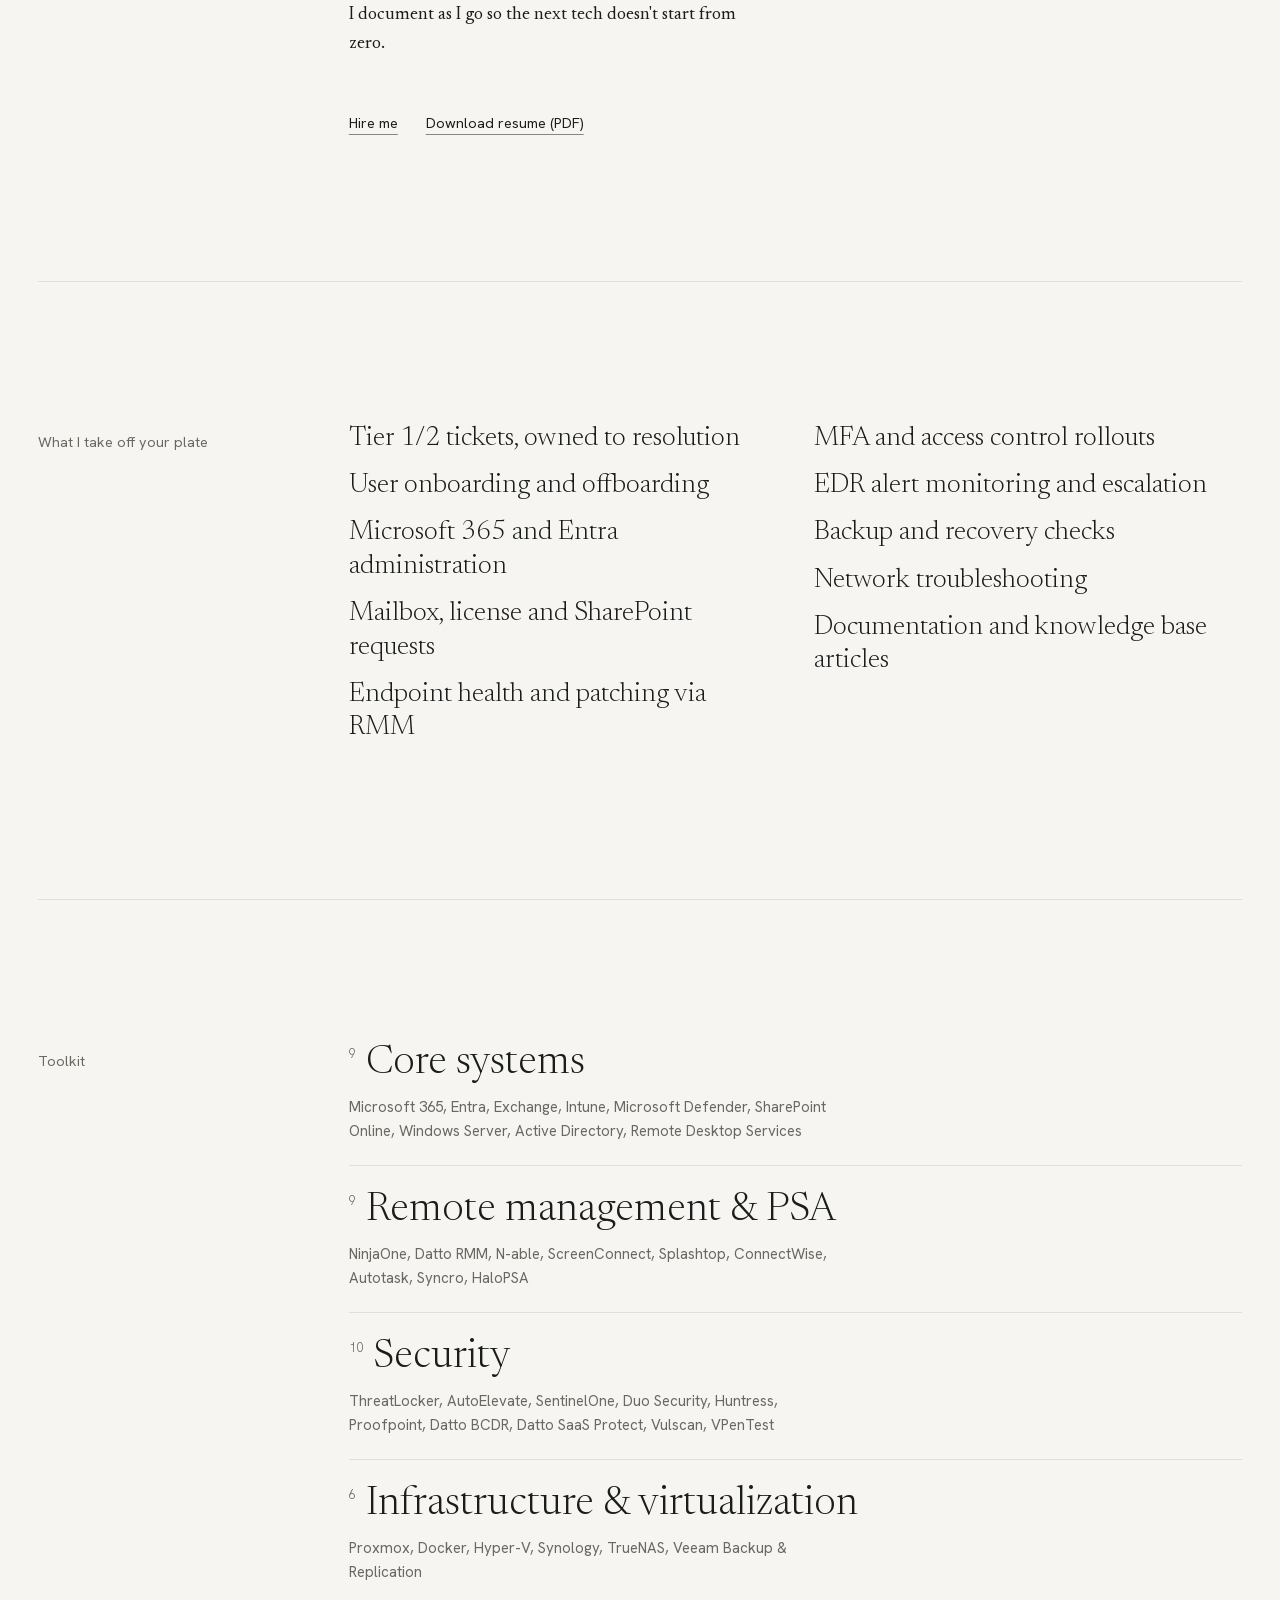
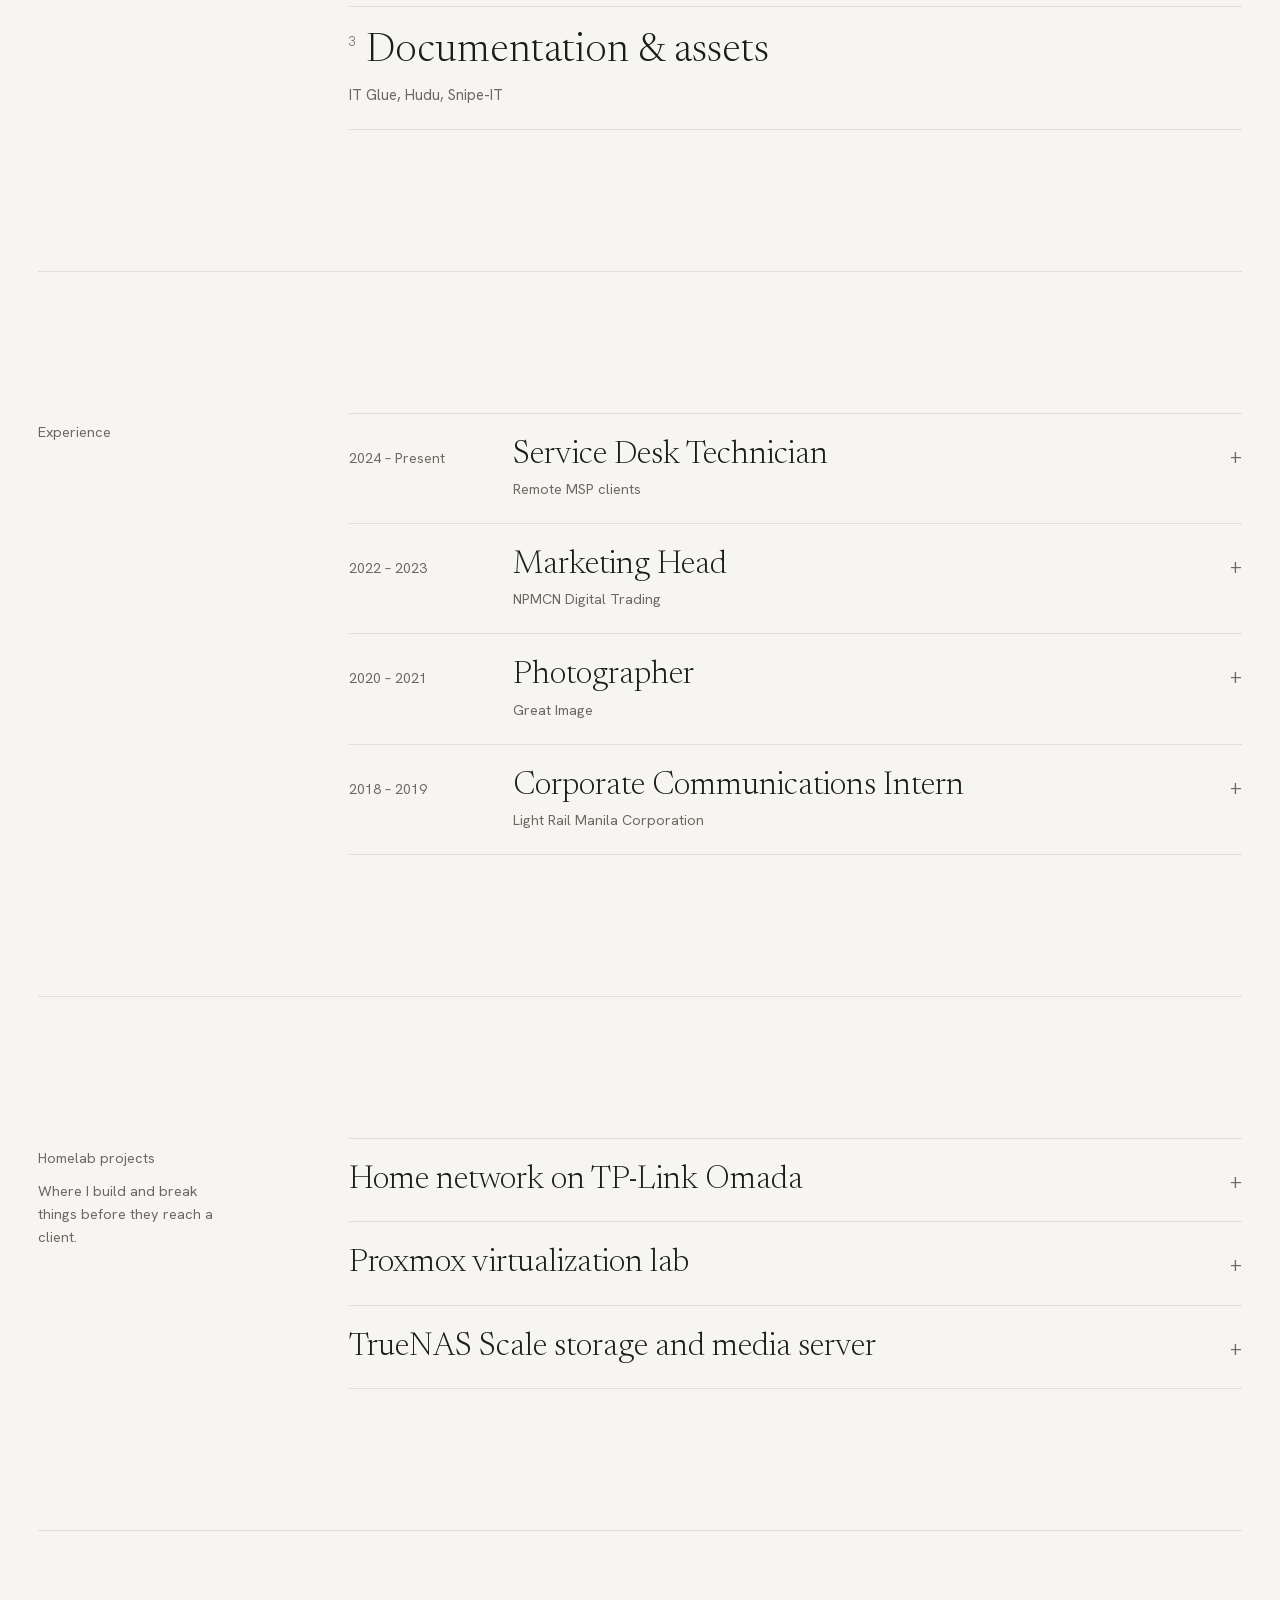
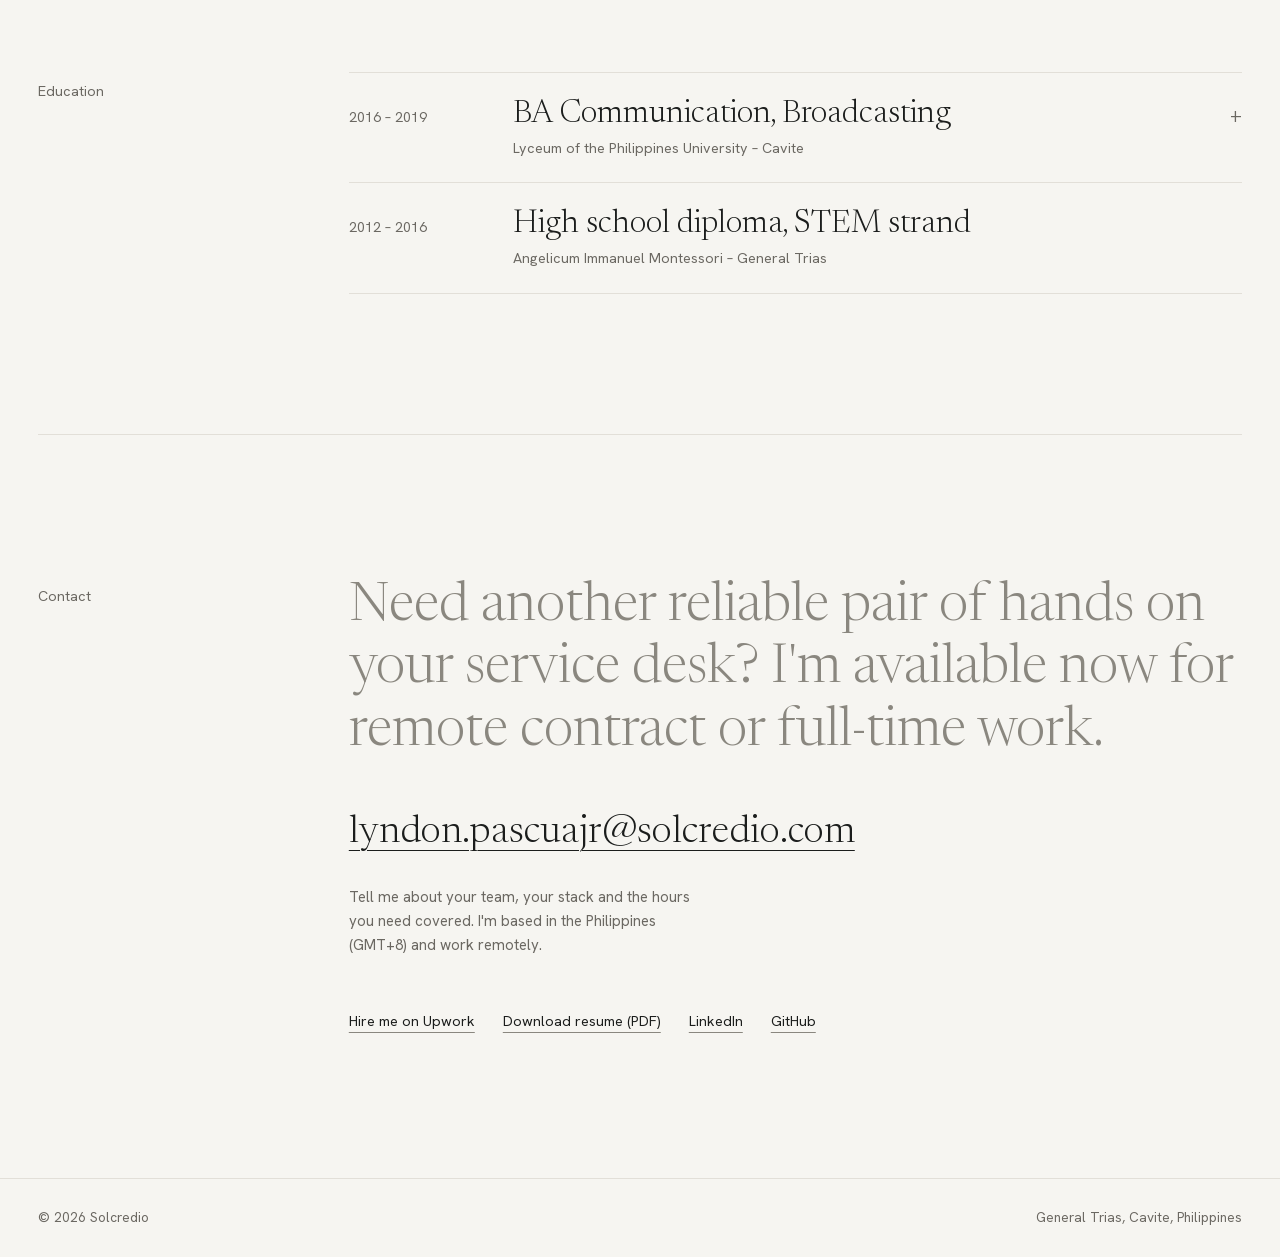
==== commit f0673005: "Redesign portfolio and optimize performance, a11y and deployment - Editorial light redesign with sel" ====
--- a/index.html
+++ b/index.html
@@ -3,23 +3,24 @@
 <head>
     <meta charset="UTF-8">
     <meta name="viewport" content="width=device-width, initial-scale=1.0">
+    <!-- Only this site and Google Analytics may load scripts; keep in sync with any assets added -->
+    <meta http-equiv="Content-Security-Policy" content="default-src 'self'; script-src 'self' https://*.googletagmanager.com; connect-src 'self' https://*.google-analytics.com https://analytics.google.com https://*.analytics.google.com https://*.googletagmanager.com https://www.google.com https://*.g.doubleclick.net; img-src 'self' data: https:; style-src 'self'; font-src 'self'; object-src 'none'; base-uri 'self'; form-action 'none'">
+
+    <link rel="preload" href="assets/fonts/newsreader-latin.woff2" as="font" type="font/woff2" crossorigin>
+    <link rel="preload" href="assets/fonts/hanken-grotesk-latin.woff2" as="font" type="font/woff2" crossorigin>
+    <link rel="stylesheet" href="style.css">
 
     <!-- Google tag (gtag.js) -->
     <script async src="https://www.googletagmanager.com/gtag/js?id=G-11H5KY3SCY"></script>
-    <script>
-      window.dataLayer = window.dataLayer || [];
-      function gtag(){dataLayer.push(arguments);}
-      gtag('js', new Date());
-
-      gtag('config', 'G-11H5KY3SCY');
-    </script>
-
-    <title>Lyndon Pascua Jr. | Remote IT Support & MSP Service Desk Technician</title>
+    <script defer src="assets/js/analytics.js"></script>
+    <script defer src="assets/js/main.js"></script>
+
+    <title>Lyndon Pascua Jr. | Remote IT Support &amp; MSP Service Desk Technician</title>
 
     <meta name="description" content="Lyndon Pascua Jr. — remote Tier 1/2 IT support and MSP service desk technician in the Philippines. Microsoft 365, Intune, Active Directory, RMM/PSA tools, endpoint security. Open to remote work.">
     <meta name="author" content="Lyndon Pascua Jr.">
     <meta name="robots" content="index, follow">
-    <meta name="theme-color" content="#0f0f0f">
+    <meta name="theme-color" content="#F6F5F1">
     <meta name="google-site-verification" content="jPmyX5llTpMscDjGPYm3s2HqBQQJAq7jt-xHRVtLuXY" />
     <meta property="og:type" content="profile">
     <meta property="og:site_name" content="Solcredio">
@@ -32,13 +33,8 @@
     <meta name="twitter:description" content="Remote Tier 1/2 IT support and MSP service desk technician. Microsoft 365, endpoint management, RMM/PSA tools, endpoint security.">
     <meta name="twitter:image" content="https://www.solcredio.com/assets/favicon.png">
     <link rel="canonical" href="https://www.solcredio.com/">
-    <link rel="icon" type="image/png" href="assets/favicon.png">
-    <link rel="icon" type="image/x-icon" href="assets/favicon.ico">
-    <link rel="apple-touch-icon" href="assets/favicon.png">
-    <link rel="preconnect" href="https://fonts.cdnfonts.com" crossorigin>
-    <link rel="preconnect" href="https://images.unsplash.com" crossorigin>
-    <link rel="stylesheet" href="https://fonts.cdnfonts.com/css/proxima-nova-2">
-    <link rel="stylesheet" href="style.css">
+    <link rel="icon" type="image/png" sizes="32x32" href="assets/img/favicon-32.png">
+    <link rel="apple-touch-icon" href="assets/img/apple-touch-icon.png">
 </head>
 
 <body>
@@ -48,27 +44,27 @@
 
     <header class="topbar">
 
+        <nav class="nav nav-left" aria-label="Main">
+            <a href="#about">About</a>
+            <a href="#toolkit">Toolkit</a>
+            <a href="#experience">Experience</a>
+        </nav>
+
         <a href="/" class="logo" aria-label="Solcredio home">
-            <img src="assets/favicon.png" alt="" height="22" style="height: 22px; width: auto;">
-            <span>SOLCREDIO</span>
+            <img src="assets/img/logo-64.png" alt="" width="32" height="28">
+            <span>Solcredio</span>
         </a>
 
-        <!-- DESKTOP NAV -->
-        <nav class="desktop-nav" aria-label="Main">
-            <a href="#about">About</a>
-            <a href="#skills">Tools & Platforms</a>
-            <a href="#services">Services</a>
+        <nav class="nav nav-right" aria-label="Secondary">
             <a href="#projects">Projects</a>
-            <a href="#experience">Experience</a>
-            <a href="#education">Education</a>
-            <a href="#contact">Contact</a>
+            <a href="assets/pascuajr-resume.pdf" target="_blank" rel="noopener">Resume</a>
+            <a href="#contact" class="nav-cta">Hire me</a>
         </nav>
 
         <!-- MOBILE HAMBURGER -->
         <label for="menu-toggle" class="hamburger" aria-hidden="true">
             <span></span>
             <span></span>
-            <span></span>
         </label>
 
     </header>
@@ -76,495 +72,348 @@
     <!-- MOBILE MENU -->
     <nav class="mobile-nav" aria-label="Mobile">
         <a href="#about">About</a>
-        <a href="#skills">Tools & Platforms</a>
-        <a href="#services">Services</a>
+        <a href="#toolkit">Toolkit</a>
+        <a href="#experience">Experience</a>
         <a href="#projects">Projects</a>
-        <a href="#experience">Experience</a>
-        <a href="#education">Education</a>
-        <a href="#contact">Contact</a>
+        <a href="assets/pascuajr-resume.pdf" target="_blank" rel="noopener">Resume</a>
+        <a href="#contact">Hire me</a>
     </nav>
 
+    <!-- HERO -->
+    <section class="hero">
+        <h1 class="hero-name">Lyndon<br>Pascua Jr.</h1>
+        <p class="hero-role">Remote Tier 1/2 service desk technician for MSPs and the businesses they support</p>
+        <p class="links hero-links">
+            <a href="mailto:lyndon.pascuajr@solcredio.com?subject=Service%20desk%20opportunity">Start a conversation</a>
+            <a href="assets/pascuajr-resume.pdf" target="_blank" rel="noopener">Download resume (PDF)</a>
+        </p>
+    </section>
+
     <main>
 
-        <!-- HERO -->
-        <section class="hero">
-
-            <div class="hero-fullpage">
-                <p class="small-text hero-eyebrow">Keeping Technology Running <span class="break"> </span>So Business Can Keep Growing</p>
-                <h1 class="hero-name">LYNDON PASCUA JR.</h1>
-                <p class="hero-tagline">
-                    REMOTE IT SUPPORT<span class="bullet"> • </span><span class="break"></span>MSP SERVICE DESK<span class="bullet"> • </span><span class="break"></span>MICROSOFT 365
+        <!-- ABOUT -->
+        <section id="about" class="row">
+
+            <h2 class="label">About</h2>
+
+            <div class="content">
+                <p class="statement">
+                    I already work in the PSA, RMM and security tools MSPs run on,
+                    so your clients' tickets get handled from first response to close
+                    with very little ramp-up.
                 </p>
-                <div class="cta-group">
-                    <a href="mailto:lyndon.pascuajr@solcredio.com" class="button">Contact Me</a>
-                    <a href="assets/pascuajr-resume.pdf" target="_blank" rel="noopener" class="button secondary">View Resume</a>
-                </div>
-                <div class="hero-scroll-hint" aria-hidden="true">↓</div>
-            </div>
-
-        </section>
-
-        <!-- ABOUT -->
-        <section id="about">
-
-            <h2>About</h2>
-
-            <div class="project">
-                <p>
-                    I'm a remote IT support specialist and MSP service desk technician providing Tier 1/2 support
-                    to small businesses, mid-size companies, and enterprise environments across
-                    Microsoft 365, endpoint management platforms, and remote administration tools.
+
+                <div class="prose">
+                    <p>
+                        Since 2024 I've worked Tier 1/2 queues for multiple MSP clients: Microsoft 365
+                        user and license administration, onboarding and offboarding, endpoint health and patching
+                        through RMM, MFA rollouts, EDR alerts, backups and network issues. I work inside
+                        HaloPSA, Autotask and ConnectWise, and I document as I go so the next tech
+                        doesn't start from zero.
+                    </p>
+
+                    <p>
+                        Before IT I studied communication and worked in customer-facing roles,
+                        which shows in how I handle clients: plain-language updates, calm under pressure,
+                        and no surprises. Outside work I run a Proxmox and Active Directory homelab
+                        to practise what I haven't yet met on a live ticket.
+                    </p>
+                </div>
+
+                <p class="links">
+                    <a href="#contact">Hire me</a>
+                    <a href="assets/pascuajr-resume.pdf" target="_blank" rel="noopener">Download resume (PDF)</a>
                 </p>
-
-                <p>
-                    Day-to-day I work through PSA tools like HaloPSA, Autotask, and ConnectWise —
-                    handling everything from user onboarding and offboarding to outages, security incidents,
-                    and endpoint issues across distributed client environments. I'm comfortable owning a ticket
-                    from first response through to resolution, keeping communication clear and documentation tight.
+            </div>
+
+        </section>
+
+        <!-- SERVICES -->
+        <section id="services" class="row">
+
+            <h2 class="label">What I take off your plate</h2>
+
+            <ul class="content services">
+                <li>Tier 1/2 tickets, owned to resolution</li>
+                <li>User onboarding and offboarding</li>
+                <li>Microsoft 365 and Entra administration</li>
+                <li>Mailbox, license and SharePoint requests</li>
+                <li>Endpoint health and patching via RMM</li>
+                <li>MFA and access control rollouts</li>
+                <li>EDR alert monitoring and escalation</li>
+                <li>Backup and recovery checks</li>
+                <li>Network troubleshooting</li>
+                <li>Documentation and knowledge base articles</li>
+            </ul>
+
+        </section>
+
+        <!-- TOOLKIT -->
+        <section id="toolkit" class="row">
+
+            <h2 class="label">Toolkit</h2>
+
+            <dl class="content toolkit">
+
+                <div class="tool-group">
+                    <dt><sup>9</sup>Core systems</dt>
+                    <dd>Microsoft 365, Entra, Exchange, Intune, Microsoft Defender, SharePoint Online, Windows Server, Active Directory, Remote Desktop Services</dd>
+                </div>
+
+                <div class="tool-group">
+                    <dt><sup>9</sup>Remote management &amp; PSA</dt>
+                    <dd>NinjaOne, Datto RMM, N-able, ScreenConnect, Splashtop, ConnectWise, Autotask, Syncro, HaloPSA</dd>
+                </div>
+
+                <div class="tool-group">
+                    <dt><sup>10</sup>Security</dt>
+                    <dd>ThreatLocker, AutoElevate, SentinelOne, Duo Security, Huntress, Proofpoint, Datto BCDR, Datto SaaS Protect, Vulscan, VPenTest</dd>
+                </div>
+
+                <div class="tool-group">
+                    <dt><sup>6</sup>Infrastructure &amp; virtualization</dt>
+                    <dd>Proxmox, Docker, Hyper-V, Synology, TrueNAS, Veeam Backup &amp; Replication</dd>
+                </div>
+
+                <div class="tool-group">
+                    <dt><sup>3</sup>Documentation &amp; assets</dt>
+                    <dd>IT Glue, Hudu, Snipe-IT</dd>
+                </div>
+
+            </dl>
+
+        </section>
+
+        <!-- EXPERIENCE -->
+        <section id="experience" class="row">
+
+            <h2 class="label">Experience</h2>
+
+            <div class="content entries">
+
+                <details class="entry">
+                    <summary>
+                        <span class="entry-years">2024 – Present</span>
+                        <span class="entry-title">Service Desk Technician</span>
+                        <span class="entry-org">Remote MSP clients</span>
+                    </summary>
+                    <div class="entry-body">
+                        <p>
+                            Working Tier 1/2 queues across multiple MSP client environments, resolving hardware,
+                            software and network issues remotely and keeping end users informed until the ticket closes.
+                        </p>
+                        <p>
+                            Running day-to-day Microsoft 365 administration: provisioning and offboarding users,
+                            managing licenses, configuring mailboxes and SharePoint Online. Keeping endpoints healthy,
+                            patched and compliant through RMM, rolling out MFA and access controls,
+                            and watching EDR alerts to catch problems early.
+                        </p>
+                        <p>
+                            Handling backup and recovery tasks and network troubleshooting, and writing
+                            knowledge base articles so recurring issues get solved faster by whoever picks them up next.
+                        </p>
+                        <p class="stack">Microsoft 365, HaloPSA, Autotask, ConnectWise, Syncro, NinjaOne, N-able, Datto RMM, ThreatLocker, SentinelOne, Huntress, IT Glue, Hudu, Snipe-IT</p>
+                    </div>
+                </details>
+
+                <details class="entry">
+                    <summary>
+                        <span class="entry-years">2022 – 2023</span>
+                        <span class="entry-title">Marketing Head</span>
+                        <span class="entry-org">NPMCN Digital Trading</span>
+                    </summary>
+                    <div class="entry-body">
+                        <p>
+                            Led marketing for a fast-growing eCommerce startup selling across
+                            Facebook Marketplace, TikTok Shop, Shopee and Lazada.
+                        </p>
+                        <p>
+                            Ran branding, campaigns and content, and coordinated between marketing, fulfilment
+                            and customer service teams. The same juggling of priorities and people
+                            I now bring to a busy service desk.
+                        </p>
+                    </div>
+                </details>
+
+                <details class="entry">
+                    <summary>
+                        <span class="entry-years">2020 – 2021</span>
+                        <span class="entry-title">Photographer</span>
+                        <span class="entry-org">Great Image</span>
+                    </summary>
+                    <div class="entry-body">
+                        <p>
+                            Worked across multiple branches of Great Image, one of the largest photography
+                            studio brands in the Philippines with more than 85 branches nationwide.
+                        </p>
+                        <p>
+                            Served customers face to face every day, set up and maintained studio equipment,
+                            and kept service quality consistent from branch to branch.
+                        </p>
+                    </div>
+                </details>
+
+                <details class="entry">
+                    <summary>
+                        <span class="entry-years">2018 – 2019</span>
+                        <span class="entry-title">Corporate Communications Intern</span>
+                        <span class="entry-org">Light Rail Manila Corporation</span>
+                    </summary>
+                    <div class="entry-body">
+                        <p>
+                            Assisted with corporate communications, administrative coordination,
+                            documentation, internal communications, event planning and media coverage.
+                        </p>
+                        <p>
+                            Supported public relations activities, content production
+                            and organizational communications workflows.
+                        </p>
+                    </div>
+                </details>
+
+            </div>
+
+        </section>
+
+        <!-- PROJECTS -->
+        <section id="projects" class="row">
+
+            <div class="label">
+                <h2>Homelab projects</h2>
+                <p class="label-note">Where I build and break things before they reach a client.</p>
+            </div>
+
+            <div class="content entries">
+
+                <details class="entry">
+                    <summary>
+                        <span class="entry-title">Home network on TP-Link Omada</span>
+                    </summary>
+                    <div class="entry-body">
+                        <p>
+                            Built a managed home network using a TP-Link ER605 router, an Omada 8-port switch
+                            and an EAP110 outdoor access point, extending Wi-Fi coverage across the entire block.
+                            The network controller runs self-hosted on a local server, managing all access points
+                            from adoption through to configuration.
+                        </p>
+                        <p>
+                            Handles static IP assignments, VLAN-style device segmentation, and connects
+                            all house devices including smart TVs and desktop workstations.
+                            All cabling is custom: hand-crimped RJ45 patch cables for the patch panel
+                            and outdoor-rated Cat6 runs for longer distances.
+                        </p>
+                        <p class="stack">TP-Link ER605, Omada Controller, EAP110 Outdoor AP, patch panel, Cat6 cabling, static IP management, network design</p>
+                    </div>
+                </details>
+
+                <details class="entry">
+                    <summary>
+                        <span class="entry-title">Proxmox virtualization lab</span>
+                    </summary>
+                    <div class="entry-body">
+                        <p>
+                            Running a Proxmox hypervisor host managing multiple VMs and LXC containers.
+                            The lab includes several Linux VMs for distro testing, a Windows Server instance,
+                            and an Active Directory domain controller with domain-joined VMs for hands-on
+                            practice with AD policies and user onboarding workflows.
+                        </p>
+                        <p>
+                            A dedicated VM runs Docker hosting multiple self-hosted applications,
+                            including IT documentation tools, a self-hosted remote desktop solution and a
+                            ticketing system, replicating a real MSP environment for practice and skill development.
+                        </p>
+                        <p class="stack">Proxmox, Docker, Active Directory, Windows Server, Linux, LXC containers, self-hosted apps, remote desktop, ticketing system</p>
+                    </div>
+                </details>
+
+                <details class="entry">
+                    <summary>
+                        <span class="entry-title">TrueNAS Scale storage and media server</span>
+                    </summary>
+                    <div class="entry-body">
+                        <p>
+                            Repurposed a desktop into a NAS with four 1TB drives, testing TrueNAS Core,
+                            OpenMediaVault and CasaOS before settling on TrueNAS Scale for its stability
+                            and app ecosystem.
+                        </p>
+                        <p>
+                            Deployed a media server stack built around Jellyfin with full arr automation:
+                            Sonarr, Radarr and Prowlarr for content management, and Overseerr for request handling.
+                            Also configured SMB shares for local network access and remote access for off-site availability.
+                        </p>
+                        <p class="stack">TrueNAS Scale, Jellyfin, Sonarr, Radarr, Prowlarr, Overseerr, SMB shares, remote access</p>
+                    </div>
+                </details>
+
+            </div>
+
+        </section>
+
+        <!-- EDUCATION -->
+        <section id="education" class="row">
+
+            <h2 class="label">Education</h2>
+
+            <div class="content entries">
+
+                <details class="entry">
+                    <summary>
+                        <span class="entry-years">2016 – 2019</span>
+                        <span class="entry-title">BA Communication, Broadcasting</span>
+                        <span class="entry-org">Lyceum of the Philippines University – Cavite</span>
+                    </summary>
+                    <div class="entry-body">
+                        <p class="stack">Public Relations Officer, Technical Director, Creatives Committee, Student Government</p>
+                    </div>
+                </details>
+
+                <div class="entry">
+                    <div class="entry-head">
+                        <span class="entry-years">2012 – 2016</span>
+                        <span class="entry-title">High school diploma, STEM strand</span>
+                        <span class="entry-org">Angelicum Immanuel Montessori – General Trias</span>
+                    </div>
+                </div>
+
+            </div>
+
+        </section>
+
+        <!-- CONTACT -->
+        <section id="contact" class="row">
+
+            <h2 class="label">Contact</h2>
+
+            <div class="content">
+                <p class="statement">
+                    Need another reliable pair of hands on your service desk?
+                    I'm available now for remote contract or full-time work.
                 </p>
 
-                <p>
-                    My background in communication gives me an edge in client-facing support —
-                    I translate technical problems into plain language, manage expectations well under pressure,
-                    and maintain the kind of structured, process-driven approach that MSP environments demand.
-                    I'm currently freelancing and open to remote contracts and full-time opportunities.
+                <a class="contact-email" href="mailto:lyndon.pascuajr@solcredio.com?subject=Service%20desk%20opportunity">lyndon.pascuajr@solcredio.com</a>
+
+                <p class="contact-note">
+                    Tell me about your team, your stack and the hours you need covered.
+                    I'm based in the Philippines (GMT+8) and work remotely.
                 </p>
-            </div>
-
-        </section>
-
-        <!-- SKILLS -->
-        <section id="skills">
-
-            <h2>Tools & Platforms</h2>
-
-            <div class="project">
-
-                <h3>Core Systems</h3>
-                    <div class="tags-container">
-                        <span>Microsoft 365</span>
-                        <span>Entra</span>
-                        <span>Exchange</span>
-                        <span>Intune</span>
-                        <span>Microsoft Defender</span>
-                        <span>SharePoint Online</span>
-                        <span>Windows Server</span>
-                        <span>Active Directory</span>
-                        <span>Remote Desktop Services</span>
-                    </div>
-
-                <h3>Infrastructure & Virtualization</h3>
-                    <div class="tags-container">
-                        <span>Proxmox</span>
-                        <span>Docker</span>
-                        <span>Hyper-V</span>
-                        <span>Synology</span>
-                        <span>TrueNAS</span>
-                        <span>Veeam Backup & Replication</span>
-                    </div>
-
-                <h3>Remote Management & MSP Tools</h3>
-                    <div class="tags-container">
-                        <span>NinjaOne</span>
-                        <span>Datto RMM</span>
-                        <span>N-able</span>
-                        <span>ScreenConnect</span>
-                        <span>Splashtop</span>
-                        <span>ConnectWise</span>
-                        <span>Autotask</span>
-                        <span>Syncro</span>
-                        <span>HaloPSA</span>
-                    </div>
-
-                 <h3>Security Tools</h3>
-                    <div class="tags-container">
-                        <span>ThreatLocker</span>
-                        <span>AutoElevate</span>
-                        <span>SentinelOne</span>
-                        <span>Duo Security</span>
-                        <span>Huntress</span>
-                        <span>Proofpoint</span>
-                        <span>Datto BCDR</span>
-                        <span>Datto SaaS Protect</span>
-                        <span>Vulscan</span>
-                        <span>VPenTest</span>
-                    </div>
-                
-                <h3>Documentation & Asset Management</h3>
-                    <div class="tags-container">
-                        <span>IT Glue</span>
-                        <span>Hudu</span>
-                        <span>Snipe-IT</span>
-                    </div>
-
-            </div>
-
-        </section>
-
-        <!-- SERVICES -->
-        <section id="services">
-
-            <h2>Services</h2>
-
-            <div class="project">
-                <div class="tags-container">
-                    <span>Remote IT Support</span>
-                    <span>MSP Service Desk</span>
-                    <span>Microsoft 365 Administration</span>
-                    <span>Endpoint Management</span>
-                    <span>Systems Administration</span>
-                    <span>Docker Deployments</span>
-                    <span>Homelab Setup</span>
-                    <span>NAS Management</span>
-                    <span>Documentation Systems</span>
-                    <span>Technical Troubleshooting</span>
-                </div>
-            </div>
-
-        </section>
-
-        <!-- PROJECTS -->
-<section id="projects">
-
-    <h2>Projects</h2>
-
-    <details class="project">
-        <summary>
-            Home Network Infrastructure - TP-Link Omada
-        </summary>
-        <div class="dropdown-content">
-            <p>
-                Built a managed home network using a TP-Link ER605 router, an Omada 8-port switch,
-                and an EAP110 outdoor access point - extending Wi-Fi coverage across the entire block.
-                The network controller runs self-hosted on a local server, managing all access points
-                from adoption through to configuration.
-            </p>
-            <p>
-                Handles static IP assignments, VLAN-style device segmentation, and connects
-                all house devices including smart TVs and desktop workstations.
-                All cabling is custom - hand-crimped RJ45 patch cables for the patch panel
-                and outdoor-rated Cat6 runs for longer distances.
-            </p>
-            <div class="tags">
-                <span>TP-Link ER605</span>
-                <span>Omada Controller</span>
-                <span>EAP110 Outdoor AP</span>
-                <span>Patch Panel</span>
-                <span>Cat6 Cabling</span>
-                <span>Static IP Management</span>
-                <span>Network Design</span>
-            </div>
-        </div>
-    </details>
-
-    <details class="project">
-        <summary>
-            Proxmox Homelab - Virtualization & Self-Hosted Services
-        </summary>
-        <div class="dropdown-content">
-            <p>
-                Running a Proxmox hypervisor host managing multiple VMs and LXC containers.
-                Lab includes several Linux VMs for distro testing, a Windows Server instance,
-                and an Active Directory domain controller with domain-joined VMs for hands-on
-                practice with AD policies and user onboarding workflows.
-            </p>
-            <p>
-                A dedicated VM runs Docker hosting multiple self-hosted applications,
-                including IT documentation tools and MSP-simulated tools such as
-                a self-hosted remote desktop solution and a ticketing system -
-                replicating a real MSP environment for practice and skill development.
-            </p>
-            <div class="tags">
-                <span>Proxmox</span>
-                <span>Docker</span>
-                <span>Active Directory</span>
-                <span>Windows Server</span>
-                <span>Linux</span>
-                <span>LXC Containers</span>
-                <span>Self-Hosted Apps</span>
-                <span>Remote Desktop</span>
-                <span>Ticketing System</span>
-            </div>
-        </div>
-    </details>
-
-    <details class="project">
-        <summary>
-            NAS Build - TrueNAS Scale & Media Server
-        </summary>
-        <div class="dropdown-content">
-            <p>
-                Repurposed a desktop into a NAS with four 1TB drives, testing multiple
-                operating systems including TrueNAS Core, OpenMediaVault, and CasaOS
-                before settling on TrueNAS Scale for its stability and app ecosystem.
-            </p>
-            <p>
-                Deployed a full media server stack built around Jellyfin with complete
-                arr automation — Sonarr, Radarr, and Prowlarr for content management,
-                and Overseerr for request handling. Also configured SMB shares
-                for local network access and remote access for off-site availability.
-            </p>
-            <div class="tags">
-                <span>TrueNAS Scale</span>
-                <span>Jellyfin</span>
-                <span>Sonarr</span>
-                <span>Radarr</span>
-                <span>Prowlarr</span>
-                <span>Overseerr</span>
-                <span>SMB Shares</span>
-                <span>Remote Access</span>
-            </div>
-        </div>
-    </details>
-
-</section>
-        
-        <!-- EXPERIENCE -->
-        <section id="experience">
-
-            <h2>Experience</h2>
-
-            <details class="project">
-                <summary>
-                    Service Desk Technician • Remote MSP Clients • 2024 – Present
-                </summary>
-
-                <div class="dropdown-content">
-
-                    <p>
-                        Providing Tier 1/2 technical support for multiple managed service provider (MSP) clients,
-                        resolving hardware, software, and network issues via remote support tools.
-                    </p>
-
-                    <p>
-                        Administering Microsoft 365 environments — user provisioning and offboarding,
-                        license management, mailbox configuration, and SharePoint Online.
-                        Managing endpoints through RMM platforms for system health, patching, and compliance,
-                        deploying MFA and identity/access controls, and monitoring EDR alerts.
-                    </p>
-
-                    <p>
-                        Performing network troubleshooting and backup and recovery management, and writing
-                        technical documentation and knowledge base articles to standardize troubleshooting
-                        and speed up resolution.
-                    </p>
-
-                    <div class="tags">
-                        <span>Microsoft 365</span>
-                        <span>HaloPSA</span>
-                        <span>Autotask</span>
-                        <span>ConnectWise</span>
-                        <span>Syncro</span>
-                        <span>NinjaOne</span>
-                        <span>N-able</span>
-                        <span>Datto RMM</span>
-                        <span>ThreatLocker</span>
-                        <span>SentinelOne</span>
-                        <span>Huntress</span>
-                        <span>IT Glue</span>
-                        <span>Hudu</span>
-                        <span>Snipe-IT</span>
-                    </div>
-
-                </div>
-            </details>
-
-            <details class="project">
-                <summary>
-                    Marketing Head • NPMCN Digital Trading • 2022 – 2023
-                </summary>
-
-                <div class="dropdown-content">
-
-                    <p>
-                        Led marketing initiatives for a fast-growing eCommerce startup
-                        focused on digital marketplace operations across platforms such as
-                        Facebook Marketplace, TikTok Shop, Shopee, and Lazada.
-                    </p>
-
-                    <p>
-                        Managed branding, operations coordination,
-                        digital campaigns, content direction,
-                        and customer-focused growth strategies.
-                    </p>
-
-                </div>
-            </details>
-
-            <details class="project">
-                <summary>
-                    Photographer • Great Image • 2020 – 2021
-                </summary>
-
-                <div class="dropdown-content">
-
-                    <p>
-                        Worked across multiple branches of
-                        Great Image, one of the largest photography studio brands in the Philippines
-                        with more than 85 branches nationwide.
-                    </p>
-
-                    <p>
-                        Delivered customer-facing creative services,
-                        handled studio operations,
-                        and maintained consistent service quality across multiple locations.
-                    </p>
-
-                </div>
-            </details>
-
-            <details class="project">
-                <summary>
-                    Corporate Communications Intern • Light Rail Manila Corporation • 2018 – 2019
-                </summary>
-
-                <div class="dropdown-content">
-
-                    <p>
-                        Assisted with corporate communications,
-                        administrative coordination,
-                        documentation, internal communications,
-                        event planning, and media coverage.
-                    </p>
-
-                    <p>
-                        Supported public relations activities,
-                        content production,
-                        and organizational communications workflows.
-                    </p>
-
-                </div>
-            </details>
-
-        </section>
-
-        <!-- EDUCATION -->
-        <section id="education">
-
-            <h2>Education</h2>
-
-            <details class="project">
-                <summary>
-                    Lyceum of the Philippines University - Cavite
-                </summary>
-
-                <div class="dropdown-content">
-
-                    <p>
-                        Bachelor of Arts in Communication,
-                        Major in Broadcasting • 2016 – 2019
-                    </p>
-
-                    <div class="tags">
-                        <span>Public Relations Officer</span>
-                        <span>Technical Director</span>
-                        <span>Creatives Committee</span>
-                        <span>Student Government</span>
-                    </div>
-
-                </div>
-            </details>
-            <details class="project">
-                <summary>
-                    Angelicum Immanuel Montessori - General Trias
-                </summary>
-
-                <div class="dropdown-content">
-
-                    <p>
-                        High School Diploma, STEM Strand • 2012 – 2016
-                    </p>
-
-                </div>
-            </details>
-        </section>
-
-
-        <!-- CONTACT -->
-        <section id="contact">
-
-            <h2>Contact</h2>
-
-            <div class="project">
-
-                <p>
-                    Available now for remote IT support,
-                    MSP service desk,
-                    endpoint management,
-                    and Microsoft 365 roles — contract or full-time.
+
+                <p class="links">
+                    <a href="https://www.upwork.com/freelancers/~018e90d294e8a6b537" target="_blank" rel="noopener">Hire me on Upwork</a>
+                    <a href="assets/pascuajr-resume.pdf" target="_blank" rel="noopener">Download resume (PDF)</a>
+                    <a href="https://www.linkedin.com/in/lyndon-pascua-jr-0a8520100/" target="_blank" rel="noopener">LinkedIn</a>
+                    <a href="https://github.com/solcredio-admin" target="_blank" rel="noopener">GitHub</a>
                 </p>
-
-                <div class="socials">
-
-                    <a href="mailto:lyndon.pascuajr@solcredio.com">
-                        Email
-                    </a>
-
-                    <a href="https://www.upwork.com/freelancers/~018e90d294e8a6b537" target="_blank" rel="noopener">
-                        Upwork
-                    </a>
-
-                    <a href="https://www.linkedin.com/in/lyndon-pascua-jr-0a8520100/" target="_blank" rel="noopener">
-                        LinkedIn
-                    </a>
-
-                    <a href="https://github.com/solcredio-admin" target="_blank" rel="noopener">
-                        GitHub
-                    </a>
-
-                </div>
-
-            </div>
-
-        </section>
-
-        <!-- FINAL CTA -->
-        <section class="final-cta">
-
-            <a href="https://www.upwork.com/freelancers/~018e90d294e8a6b537"
-               target="_blank"
-               rel="noopener"
-               class="button">
-                Hire me
-            </a>
+            </div>
 
         </section>
 
     </main>
 
     <footer>
-        © 2026 Solcredio - Lyndon Pascua Jr.
+        <span>© 2026 Solcredio</span>
+        <span>General Trias, Cavite, Philippines</span>
     </footer>
-    
-<script>
-    const topbar = document.querySelector('.topbar');
-
-    // Scroll behavior (also runs on load, for reloads mid-page)
-    const updateTopbar = () => topbar.classList.toggle('scrolled', window.scrollY > 80);
-    window.addEventListener('scroll', updateTopbar, { passive: true });
-    updateTopbar();
-
-    // Add opaque when burger is open
-    const menuToggle = document.getElementById('menu-toggle');
-    menuToggle.addEventListener('change', () => {
-        if (menuToggle.checked) {
-            topbar.classList.add('scrolled');
-        } else if (window.scrollY <= 80) {
-            topbar.classList.remove('scrolled');
-        }
-    });
-
-    // Close mobile menu on link click
-    document.querySelectorAll('.mobile-nav a').forEach(link => {
-        link.addEventListener('click', () => {
-            menuToggle.checked = false;
-            if (window.scrollY <= 80) {
-                topbar.classList.remove('scrolled');
-            }
-        });
-    });
-</script>
-    
+
 <script type="application/ld+json">
 {
   "@context": "https://schema.org",
--- a/style.css
+++ b/style.css
@@ -1,6 +1,46 @@
+/* =========================
+   FONTS (self-hosted, latin subset, variable)
+========================= */
+
+@font-face {
+    font-family: 'Newsreader';
+    src: url('assets/fonts/newsreader-latin.woff2') format('woff2');
+    font-weight: 200 800;
+    font-style: normal;
+    font-display: swap;
+    unicode-range: U+0000-00FF, U+0131, U+0152-0153, U+02BB-02BC, U+02C6, U+02DA, U+02DC, U+0304, U+0308, U+0329, U+2000-206F, U+20AC, U+2122, U+2191, U+2193, U+2212, U+2215, U+FEFF, U+FFFD;
+}
+
+@font-face {
+    font-family: 'Hanken Grotesk';
+    src: url('assets/fonts/hanken-grotesk-latin.woff2') format('woff2');
+    font-weight: 100 900;
+    font-style: normal;
+    font-display: swap;
+    unicode-range: U+0000-00FF, U+0131, U+0152-0153, U+02BB-02BC, U+02C6, U+02DA, U+02DC, U+0304, U+0308, U+0329, U+2000-206F, U+20AC, U+2122, U+2191, U+2193, U+2212, U+2215, U+FEFF, U+FFFD;
+}
+
+/* =========================
+   TOKENS
+========================= */
+
+:root {
+    --paper: #F6F5F1;
+    --ink: #1B1D1C;
+    --stone: #8A877F;
+    --muted: #6B6862;
+    --rule: #E2DFD8;
+    --slate: #2E474B;
+
+    --serif: 'Newsreader', Georgia, serif;
+    --sans: 'Hanken Grotesk', system-ui, sans-serif;
+
+    --gutter: clamp(20px, 3vw, 40px);
+}
+
 html {
     scroll-behavior: smooth;
-    scroll-padding-top: 80px;
+    scroll-padding-top: 72px;
 }
 
 * {
@@ -10,27 +50,29 @@
 }
 
 body {
-    background: #0f0f0f;
-    color: #d6d6d6;
-    font-family: 'Proxima Nova', sans-serif;
-    line-height: 1.7;
+    background: var(--paper);
+    color: var(--ink);
+    font-family: var(--sans);
+    font-size: 15px;
+    line-height: 1.6;
     text-rendering: optimizeLegibility;
     -webkit-font-smoothing: antialiased;
 }
 
-/* =========================
-   LAYOUT
-========================= */
-
-main {
-    width: 100%;
-    max-width: 920px;
-    margin: 0 auto;
-    padding: 0 24px 80px;
-}
-
-section {
-    margin-bottom: 72px;
+a {
+    color: inherit;
+}
+
+a:focus-visible,
+summary:focus-visible {
+    outline: 2px solid var(--slate);
+    outline-offset: 4px;
+}
+
+/* on the dark hero photo a slate outline disappears */
+.hero a:focus-visible,
+.topbar:not(.scrolled) a:focus-visible {
+    outline-color: #fff;
 }
 
 /* =========================
@@ -41,81 +83,71 @@
     position: fixed;
     top: 0;
     left: 0;
-
     width: 100%;
-    height: 72px;
-
+    height: 64px;
+
+    display: grid;
+    grid-template-columns: 1fr auto 1fr;
+    align-items: center;
+    padding: 0 var(--gutter);
+
+    color: #fff;
+    background: transparent;
+    transition: background 0.3s ease, color 0.3s ease;
+    z-index: 999;
+}
+
+.topbar.scrolled {
+    color: var(--ink);
+    background: var(--paper);
+    box-shadow: 0 1px 0 var(--rule);
+}
+
+.nav {
     display: flex;
-    align-items: center;
-    justify-content: space-between;
-
-    padding: 0 24px;
-
-    background: transparent;
-    backdrop-filter: none;
-    border-bottom: 1px solid transparent;
-    transition: background 0.3s ease, border-color 0.3s ease, backdrop-filter 0.3s ease;
-
-
-    z-index: 999;
-}
-
-.topbar.scrolled {
-    background: rgba(15, 15, 15, 0.94);
-    backdrop-filter: blur(12px);
-    border-bottom: 1px solid #1c1c1c;
+    gap: 22px;
+}
+
+.nav-right {
+    justify-content: flex-end;
+}
+
+.nav a,
+.mobile-nav a {
+    text-decoration: none;
+    font-size: 0.9rem;
+}
+
+/* comfortable 24px+ targets without changing the look */
+.nav a:not(.nav-cta) {
+    padding: 6px 0;
+}
+
+.nav a:hover {
+    text-decoration: underline;
+    text-underline-offset: 5px;
+    text-decoration-thickness: 1px;
 }
 
 .logo {
-    font-size: 0.78rem;
-    letter-spacing: 4px;
-    color: #9c9c9c;
-    font-weight: 700;
-    display: flex;
-    align-items: center;
-    gap: 10px;
+    font-family: var(--serif);
+    font-size: 1.15rem;
+    font-weight: 400;
+    letter-spacing: 0.02em;
     text-decoration: none;
 }
 
-/* hide text on mobile */
-@media (max-width: 768px) {
-    .logo span {
-        display: none;
-    }
-}
-
-/* hide icon on desktop */
-@media (min-width: 769px) {
-    .logo img {
-        display: none;
-    }
-}
-
-/* =========================
-   NAVIGATION
-========================= */
-
-.desktop-nav {
-    display: flex;
-    align-items: center;
-    gap: 26px;
-}
-
-.desktop-nav a,
-.mobile-nav a {
-    color: #b9b9b9;
-    text-decoration: none;
-    font-size: 0.94rem;
-    font-weight: 500;
-
-    transition:
-        color 0.2s ease,
-        opacity 0.2s ease;
-}
-
-.desktop-nav a:hover,
-.mobile-nav a:hover {
-    color: #ffffff;
+/* icon on mobile, wordmark on desktop */
+.logo img {
+    display: none;
+    width: 30px;
+    height: auto;
+    transition: filter 0.3s ease;
+}
+
+/* the icon is white: darken it on the light topbar */
+.topbar.scrolled .logo img {
+    filter: invert(1);
 }
 
 /* =========================
@@ -132,54 +164,49 @@
 }
 
 #menu-toggle:focus-visible ~ .topbar .hamburger {
-    outline: 2px solid #d8d8d8;
+    outline: 2px solid var(--slate);
     outline-offset: 6px;
-}
-
-a:focus-visible,
-summary:focus-visible {
-    outline: 2px solid #d8d8d8;
-    outline-offset: 4px;
 }
 
 .hamburger {
     display: none;
     flex-direction: column;
-    gap: 5px;
+    gap: 6px;
+    justify-self: end;
+    padding: 8px 0;
     cursor: pointer;
 }
 
 .hamburger span {
-    width: 24px;
-    height: 1.5px;
-    background: #d8d8d8;
-    transition: 0.2s ease;
+    width: 22px;
+    height: 1px;
+    background: currentColor;
+    transition: transform 0.2s ease;
+}
+
+#menu-toggle:checked ~ .topbar .hamburger span:first-child {
+    transform: translateY(3.5px) rotate(45deg);
+}
+
+#menu-toggle:checked ~ .topbar .hamburger span:last-child {
+    transform: translateY(-3.5px) rotate(-45deg);
 }
 
 .mobile-nav {
     display: none;
-
     position: fixed;
-    top: 72px;
-    left: 0;
-
-    width: 100%;
-
-    background: #121212;
-    border-bottom: 1px solid #1f1f1f;
-
+    inset: 64px 0 0 0;
     flex-direction: column;
-    align-items: center;
-
-    padding: 12px 0;
-
+    padding: 24px var(--gutter);
+    background: var(--paper);
     z-index: 998;
 }
 
 .mobile-nav a {
-    width: 100%;
-    text-align: center;
-    padding: 14px 0;
+    font-family: var(--serif);
+    font-size: 2rem;
+    font-weight: 300;
+    padding: 6px 0;
 }
 
 /* =========================
@@ -187,448 +214,418 @@
 ========================= */
 
 .hero {
-    margin-bottom: 110px;
-    /* remove old padding — handled by hero-fullpage */
-}
-
-.hero-fullpage {
     position: relative;
-
-    width: 100vw;
-    left: 50%;
-    right: 50%;
-    margin-left: -50vw;
-    margin-right: -50vw;
-
     height: 100vh;
-    min-height: 600px;
+    height: 100svh;
+    min-height: 560px;
 
     display: flex;
     flex-direction: column;
     align-items: center;
     justify-content: center;
+    gap: 22px;
+    padding: 0 var(--gutter);
+
     text-align: center;
-
-    padding: 0 24px;
-
-    /* Dark overlay on top of a background image; falls back gracefully */
+    color: #fff;
     background:
-        linear-gradient(
-            to bottom,
-            rgba(10,10,10,0.55) 0%,
-            rgba(10,10,10,0.72) 60%,
-            rgba(10,10,10,0.92) 100%
-        ),
-        url('https://images.unsplash.com/photo-1762163516269-3c143e04175c?w=1920&q=75&auto=format&fit=crop')
-        center/cover no-repeat;
-
-    /* subtle grain */
-    isolation: isolate;
-}
-
-.hero-fullpage::before {
-    content: '';
-    position: absolute;
-    inset: 0;
-    background-image: url("data:image/svg+xml,%3Csvg viewBox='0 0 200 200' xmlns='http://www.w3.org/2000/svg'%3E%3Cfilter id='n'%3E%3CfeTurbulence type='fractalNoise' baseFrequency='0.9' numOctaves='4' stitchTiles='stitch'/%3E%3C/filter%3E%3Crect width='100%25' height='100%25' filter='url(%23n)' opacity='0.035'/%3E%3C/svg%3E");
-    pointer-events: none;
-    z-index: 1;
-}
-
-.hero-eyebrow {
-    font-size: 0.68rem;
-    font-weight: 700;
+        linear-gradient(rgba(20, 24, 24, 0.45), rgba(20, 24, 24, 0.55)),
+        url('assets/img/hero-1920.webp')
+        center/cover no-repeat #2a2f2f;
+}
+
+/* portrait crop at half the weight for phones */
+@media (max-width: 820px) {
+    .hero {
+        background-image:
+            linear-gradient(rgba(20, 24, 24, 0.45), rgba(20, 24, 24, 0.55)),
+            url('assets/img/hero-960.webp');
+    }
+}
+
+.hero-name {
+    font-family: var(--serif);
+    font-weight: 300;
+    font-size: clamp(2.6rem, 7vw, 5.2rem);
+    line-height: 1.02;
+    letter-spacing: 0.06em;
     text-transform: uppercase;
-    letter-spacing: 5px;
-    color: #787878;
-    margin-bottom: 28px;
+
+    animation: settle 1.6s cubic-bezier(0.2, 0.7, 0.2, 1) both;
+}
+
+.hero-role {
+    font-size: 0.95rem;
+    opacity: 0.85;
+
+    animation: fade 1.6s ease 0.4s both;
+}
+
+/* the one orchestrated moment: name settles in from a soft blur.
+   No opacity: 0 start, so the name paints immediately and LCP isn't delayed. */
+@keyframes settle {
+    from {
+        filter: blur(6px);
+        letter-spacing: 0.14em;
+    }
+}
+
+@keyframes fade {
+    from { opacity: 0; }
+}
+
+/* =========================
+   LAYOUT
+========================= */
+
+main {
+    padding: 0 var(--gutter);
+}
+
+.row {
+    display: grid;
+    grid-template-columns: repeat(12, 1fr);
+    column-gap: var(--gutter);
+    padding: clamp(72px, 11vw, 150px) 0;
+    border-top: 1px solid var(--rule);
+}
+
+.row:first-child {
+    border-top: 0;
+}
+
+.label {
+    grid-column: 1 / span 3;
+    font-family: var(--sans);
+    font-size: 0.9rem;
+    font-weight: 400;
+    color: var(--muted);
+    padding-top: 0.6em;
+}
+
+.label h2 {
+    font: inherit;
+}
+
+.label-note {
+    margin-top: 10px;
+    max-width: 22ch;
+    color: var(--muted);
+}
+
+.content {
+    grid-column: 4 / -1;
+    max-width: 62rem;
+}
+
+/* =========================
+   STATEMENTS & PROSE
+========================= */
+
+.statement {
+    font-family: var(--serif);
+    font-weight: 300;
+    font-size: clamp(1.9rem, 4.2vw, 3.4rem);
+    line-height: 1.16;
+    color: var(--stone);
+    max-width: 30ch;
+}
+
+.prose {
+    display: grid;
+    grid-template-columns: 1fr 1fr;
+    gap: var(--gutter);
+    margin-top: clamp(48px, 6vw, 80px);
+    max-width: 52rem;
+}
+
+.prose p,
+.entry-body p {
+    font-family: var(--serif);
+    font-size: 1.12rem;
+    line-height: 1.6;
+    max-width: 34em;
+}
+
+.links {
+    display: flex;
+    flex-wrap: wrap;
+    gap: 14px 28px;
+    margin-top: 48px;
+}
+
+.links a {
+    padding: 5px 0;
+    font-size: 0.9rem;
+    text-decoration: underline;
+    text-underline-offset: 6px;
+    text-decoration-thickness: 1px;
+    text-decoration-color: var(--stone);
+    transition: color 0.2s ease, text-decoration-color 0.2s ease;
+}
+
+.links a:hover {
+    color: var(--slate);
+    text-decoration-color: var(--slate);
+}
+
+.hero-links {
+    justify-content: center;
+    margin-top: 18px;
+    animation: fade 1.6s ease 0.6s both;
+}
+
+.hero-links a {
+    text-decoration-color: rgba(255, 255, 255, 0.55);
+}
+
+.hero-links a:hover {
+    color: #fff;
+    text-decoration-color: #fff;
+}
+
+/* the one prominent CTA in the bar: same type, just boxed */
+.nav .nav-cta {
+    padding: 5px 14px;
+    border: 1px solid currentColor;
+    border-radius: 999px;
+    margin: -6px 0;
+}
+
+.nav .nav-cta:hover {
+    text-decoration: none;
+    background: var(--ink);
+    border-color: var(--ink);
+    color: var(--paper);
+}
+
+.contact-email {
+    display: inline-block;
+    margin-top: 40px;
+    font-family: var(--serif);
+    font-weight: 300;
+    font-size: clamp(1.4rem, 3.2vw, 2.4rem);
+    color: var(--ink);
+    text-decoration: underline;
+    text-underline-offset: 8px;
+    text-decoration-thickness: 1px;
+    overflow-wrap: anywhere;
+    transition: color 0.2s ease;
+}
+
+.contact-email:hover {
+    color: var(--slate);
+}
+
+.contact-note {
+    margin-top: 20px;
+    max-width: 46ch;
+    color: var(--muted);
+}
+
+/* =========================
+   TOOLKIT
+========================= */
+
+.tool-group {
+    padding: 22px 0;
+    border-bottom: 1px solid var(--rule);
+}
+
+.tool-group:first-child {
+    padding-top: 0;
+}
+
+.tool-group dt {
+    font-family: var(--serif);
+    font-weight: 300;
+    font-size: clamp(1.7rem, 3.2vw, 2.5rem);
+    line-height: 1.15;
+}
+
+.tool-group sup {
+    font-family: var(--sans);
+    font-size: 0.8rem;
+    color: var(--muted);
+    vertical-align: top;
+    margin-right: 10px;
     position: relative;
-    z-index: 2;
-
-    animation: fadeUp 1s ease both;
-    animation-delay: 0.1s;
-}
-
-.hero-name {
-    font-size: clamp(1.2rem, 7vw, 3.5rem);
-    font-family: 'Proxima Nova', sans-serif;
-    font-weight: 100;
-    letter-spacing: 0.12em;
-    line-height: 1.0;
-    color: #f0f0f0;
-    margin-bottom: 26px;
-    position: relative;
-    z-index: 2;
-    white-space: nowrap;
-    animation: fadeUp 1s ease both;
-    animation-delay: 0.25s;
-}
-
-.hero-tagline {
+    top: 0.5em;
+}
+
+.tool-group dd {
+    margin-top: 8px;
+    color: var(--muted);
+    max-width: 60ch;
+}
+
+/* =========================
+   SERVICES
+========================= */
+
+.services {
+    list-style: none;
+    columns: 2;
+    column-gap: var(--gutter);
+}
+
+.services li {
+    font-family: var(--serif);
+    font-weight: 300;
+    font-size: clamp(1.3rem, 2.1vw, 1.7rem);
+    line-height: 1.25;
+    padding-bottom: 0.5em;
+    break-inside: avoid;
+}
+
+/* =========================
+   ENTRIES (projects, experience, education)
+========================= */
+
+.entry {
+    border-bottom: 1px solid var(--rule);
+}
+
+.entry:first-child {
+    border-top: 1px solid var(--rule);
+}
+
+.entry summary,
+.entry-head {
+    display: grid;
+    grid-template-columns: 9rem 1fr auto;
+    align-items: baseline;
+    column-gap: 20px;
+    padding: 22px 0;
+}
+
+.entry summary {
+    list-style: none;
+    cursor: pointer;
+}
+
+.entry summary::-webkit-details-marker {
+    display: none;
+}
+
+.entry summary::after {
+    content: '+';
+    grid-column: 3;
+    grid-row: 1;
+    font-size: 1.3rem;
+    font-weight: 300;
+    color: var(--muted);
+    transition: transform 0.25s ease;
+}
+
+.entry[open] summary::after {
+    transform: rotate(45deg);
+}
+
+.entry-years {
+    grid-column: 1;
     font-size: 0.88rem;
-    font-weight: 400;
-    letter-spacing: 3px;
-    text-transform: uppercase;
-    color: #7a7a7a;
-    margin-bottom: 42px;
-    position: relative;
-    z-index: 2;
-
-    animation: fadeUp 1s ease both;
-    animation-delay: 0.4s;
-}
-
-.hero-fullpage .cta-group {
-    position: relative;
-    z-index: 2;
-    animation: fadeUp 1s ease both;
-    animation-delay: 0.55s;
-}
-
-.hero-scroll-hint {
-    position: absolute;
-    bottom: 36px;
-    left: 50%;
-    transform: translateX(-50%);
-
-    color: #4a4a4a;
-    font-size: 1.1rem;
-    letter-spacing: 2px;
-
-    animation: bounce 2.4s ease-in-out infinite;
-
-    z-index: 2;
-}
-
-.break { 
-    display: none; 
-}
-
-@keyframes fadeUp {
-    from {
-        opacity: 0;
-        transform: translateY(18px);
-    }
-    to {
-        opacity: 1;
-        transform: translateY(0);
-    }
-}
-
-@keyframes bounce {
-    0%, 100% { transform: translateX(-50%) translateY(0); opacity: 0.4; }
-    50%       { transform: translateX(-50%) translateY(6px); opacity: 0.9; }
-}
-
-.small-text {
-    font-size: 0.72rem;
-    font-weight: 700;
-    text-transform: uppercase;
-
-    letter-spacing: 4px;
-
-    color: #818181;
-
-    margin-bottom: 22px;
-}
-
-.hero-description {
-    max-width: 720px;
-    margin: 0 auto;
-
-    color: #b7b7b7;
-
-    font-size: 1.03rem;
-}
-
-.bullet { display: inline; }
-
-@media (max-width: 768px) {
-    .bullet { display: none; }
-}
-
-/* =========================
-   CTA BUTTONS
-========================= */
-
-.cta-group {
-    margin-top: 38px;
-
-    display: flex;
-    justify-content: center;
-    gap: 14px;
-    flex-wrap: wrap;
-}
-
-.button {
-    display: inline-flex;
-    align-items: center;
-    justify-content: center;
-
-    min-width: 180px;
-
-    padding: 12px 22px;
-
-    background: #161616;
-
-    border: 1px solid #292929;
-    border-radius: 6px;
-
-    color: #efefef;
-    text-decoration: none;
-    font-weight: 500;
-    font-size: 0.95rem;
-
-    transition:
-        background 0.2s ease,
-        border-color 0.2s ease,
-        transform 0.2s ease;
-}
-
-.button:hover {
-    background: #1d1d1d;
-    border-color: #3d3d3d;
-    transform: translateY(-1px);
-}
-
-.secondary {
-    background: transparent;
-}
-
-/* =========================
-   HEADINGS
-========================= */
-
-h2 {
-    text-align: center;
-
-    font-size: 1.55rem;
-    font-weight: 600;
-
-    color: #f1f1f1;
-
-    margin-bottom: 28px;
-}
-
-/* =========================
-   CARDS
-========================= */
-
-.project {
-    background: #141414;
-
-    border: 1px solid #1f1f1f;
-    border-radius: 10px;
-
-    padding: 26px;
-
-    margin-top: 18px;
-
-    transition:
-        border-color 0.2s ease,
-        background 0.2s ease,
-        transform 0.2s ease;
-}
-
-.project:hover {
-    background: #171717;
-    border-color: #343434;
-    transform: translateY(-1px);
-}
-
-.project p {
-    color: #bdbdbd;
-    margin-bottom: 18px;
-}
-
-.project p:last-child {
-    margin-bottom: 0;
-}
-
-/* =========================
-   DROPDOWNS
-========================= */
-
-details {
-    overflow: hidden;
-}
-
-details summary {
-    list-style: none;
-
+    color: var(--muted);
+    font-variant-numeric: tabular-nums;
+}
+
+.entry-title {
+    grid-column: 2;
+    font-family: var(--serif);
+    font-weight: 300;
+    font-size: clamp(1.4rem, 2.6vw, 2rem);
+    line-height: 1.2;
+    transition: color 0.2s ease;
+}
+
+/* project rows have no years: title spans the first two columns */
+.entry summary > .entry-title:first-child {
+    grid-column: 1 / span 2;
+}
+
+.entry summary:hover .entry-title {
+    color: var(--slate);
+}
+
+.entry-org {
+    grid-column: 2;
+    font-size: 0.9rem;
+    color: var(--muted);
+    margin-top: 4px;
+}
+
+.entry-body {
+    padding: 0 0 32px 0;
+    display: grid;
+    gap: 16px;
+}
+
+.entry-body .stack {
+    font-family: var(--sans);
+    font-size: 0.88rem;
+    color: var(--muted);
+}
+
+/* =========================
+   404
+========================= */
+
+.not-found {
+    min-height: 100vh;
     display: flex;
     align-items: center;
+}
+
+.not-found .row {
+    width: 100%;
+    border-top: 0;
+}
+
+/* =========================
+   FOOTER
+========================= */
+
+footer {
+    display: flex;
     justify-content: space-between;
-
-    cursor: pointer;
-
-    color: #efefef;
-
-    font-size: 1rem;
-    font-weight: 600;
-
-    transition: color 0.2s ease;
-}
-
-details summary:hover {
-    color: #ffffff;
-}
-
-details summary::-webkit-details-marker {
-    display: none;
-}
-
-/* PLUS / MINUS */
-
-details summary::after {
-    content: '+';
-
-    color: #8a8a8a;
-
-    font-size: 1.2rem;
-    font-weight: 400;
-
-    transition:
-        color 0.2s ease,
-        transform 0.2s ease;
-}
-
-details[open] summary::after {
-    content: '−';
-    color: #ffffff;
-}
-
-details summary span {
-    margin-left: 10px;
-
-    color: #848484;
-
-    font-size: 0.88rem;
-    font-weight: 400;
-}
-
-.dropdown-content {
-    margin-top: 22px;
-    padding-top: 22px;
-
-    border-top: 1px solid #222222;
-}
-
-/* =========================
-   TAGS
-========================= */
-
-.tags,
-.tags-container {
-    display: flex;
     flex-wrap: wrap;
-    justify-content: center;
-
-    gap: 10px;
-
-    margin-top: 20px;
-    margin-bottom: 28px;
-}
-
-.tags span,
-.tags-container span {
-    background: #1a1a1a;
-
-    border: 1px solid #282828;
-    border-radius: 4px;
-
-    padding: 7px 12px;
-
-    color: #c8c8c8;
-
-    font-size: 0.84rem;
-    font-weight: 500;
-
-    transition:
-        background 0.2s ease,
-        border-color 0.2s ease,
-        transform 0.2s ease;
-}
-
-.tags span:hover,
-.tags-container span:hover {
-    background: #1f1f1f;
-    border-color: #3b3b3b;
-
-    transform: translateY(-1px);
-}
-
-/* =========================
-   SOCIAL LINKS
-========================= */
-
-.socials {
-    display: flex;
-    justify-content: center;
-    flex-wrap: wrap;
-
-    gap: 18px;
-
-    margin-top: 24px;
-}
-
-.socials a {
-    color: #d0d0d0;
-    text-decoration: none;
-
-    border-bottom: 1px solid #2d2d2d;
-
-    padding-bottom: 2px;
-
-    transition:
-        color 0.2s ease,
-        border-color 0.2s ease;
-}
-
-.socials a:hover {
-    color: #ffffff;
-    border-color: #ffffff;
-}
-
-/* =========================
-   FINAL CTA
-========================= */
-
-.final-cta {
-    text-align: center;
-}
-
-/* =========================
-   FOOTER
-========================= */
-
-footer {
-    text-align: center;
-
-    padding: 42px 20px;
-
-    border-top: 1px solid #1d1d1d;
-
-    color: #7d7d7d;
-    font-size: 0.9rem;
+    gap: 8px;
+    padding: 28px var(--gutter);
+    border-top: 1px solid var(--rule);
+    font-size: 0.85rem;
+    color: var(--muted);
 }
 
 /* =========================
    RESPONSIVE
 ========================= */
 
-@media (max-width: 768px) {
-
-    main {
-        padding:
-            0 20px 70px;
-    }
-
-    .break {
-        display: block;    
-    }
-
-    .desktop-nav {
+@media (min-width: 821px) {
+    /* no hamburger on desktop, so no invisible tab stop either */
+    #menu-toggle {
+        display: none;
+    }
+
+    .entry-body {
+        padding-left: calc(9rem + 20px);
+    }
+}
+
+@media (max-width: 820px) {
+
+    .topbar {
+        grid-template-columns: 1fr auto;
+    }
+
+    .nav {
+        display: none;
+    }
+
+    .logo img {
+        display: block;
+    }
+
+    .logo span {
         display: none;
     }
 
@@ -640,54 +637,47 @@
         display: flex;
     }
 
-    .hero {
-        margin-bottom: 90px;
-    }
-
-    .hero-name {
-        font-size: 7vw;
-        white-space: nowrap;
-        letter-spacing: 0.06em;
-    }
-
-    .hero-eyebrow {
-        letter-spacing: 2px;
-        line-height: 1.6;
-    }
-
-    .hero-description {
-        font-size: 1rem;
-    }
-
-    .small-text {
-        letter-spacing: 2px;
-        line-height: 1.6;
-    }
-
-    .cta-group {
-        flex-direction: column;
-        align-items: center;
-    }
-
-    .button {
-        width: 100%;
-        max-width: 260px;
-    }
-
-    .project {
-        padding: 22px;
-    }
-
-    .socials {
-        flex-direction: column;
-        gap: 14px;
-    }
-
-    details summary {
-        align-items: flex-start;
-        gap: 10px;
-    }
-
+    .label,
+    .content {
+        grid-column: 1 / -1;
+    }
+
+    .label {
+        padding: 0 0 20px;
+    }
+
+    .label-note {
+        max-width: none;
+    }
+
+    .prose {
+        grid-template-columns: 1fr;
+    }
+
+    .services {
+        columns: 1;
+    }
+
+    .entry summary,
+    .entry-head {
+        grid-template-columns: 1fr auto;
+    }
+
+    .entry-years {
+        grid-column: 1;
+        grid-row: 1;
+    }
+
+    .entry-title,
+    .entry-org,
+    .entry summary > .entry-title:first-child {
+        grid-column: 1;
+    }
+
+    .entry summary::after {
+        grid-row: 1 / span 2;
+        align-self: center;
+    }
 }
 
 @media (prefers-reduced-motion: reduce) {
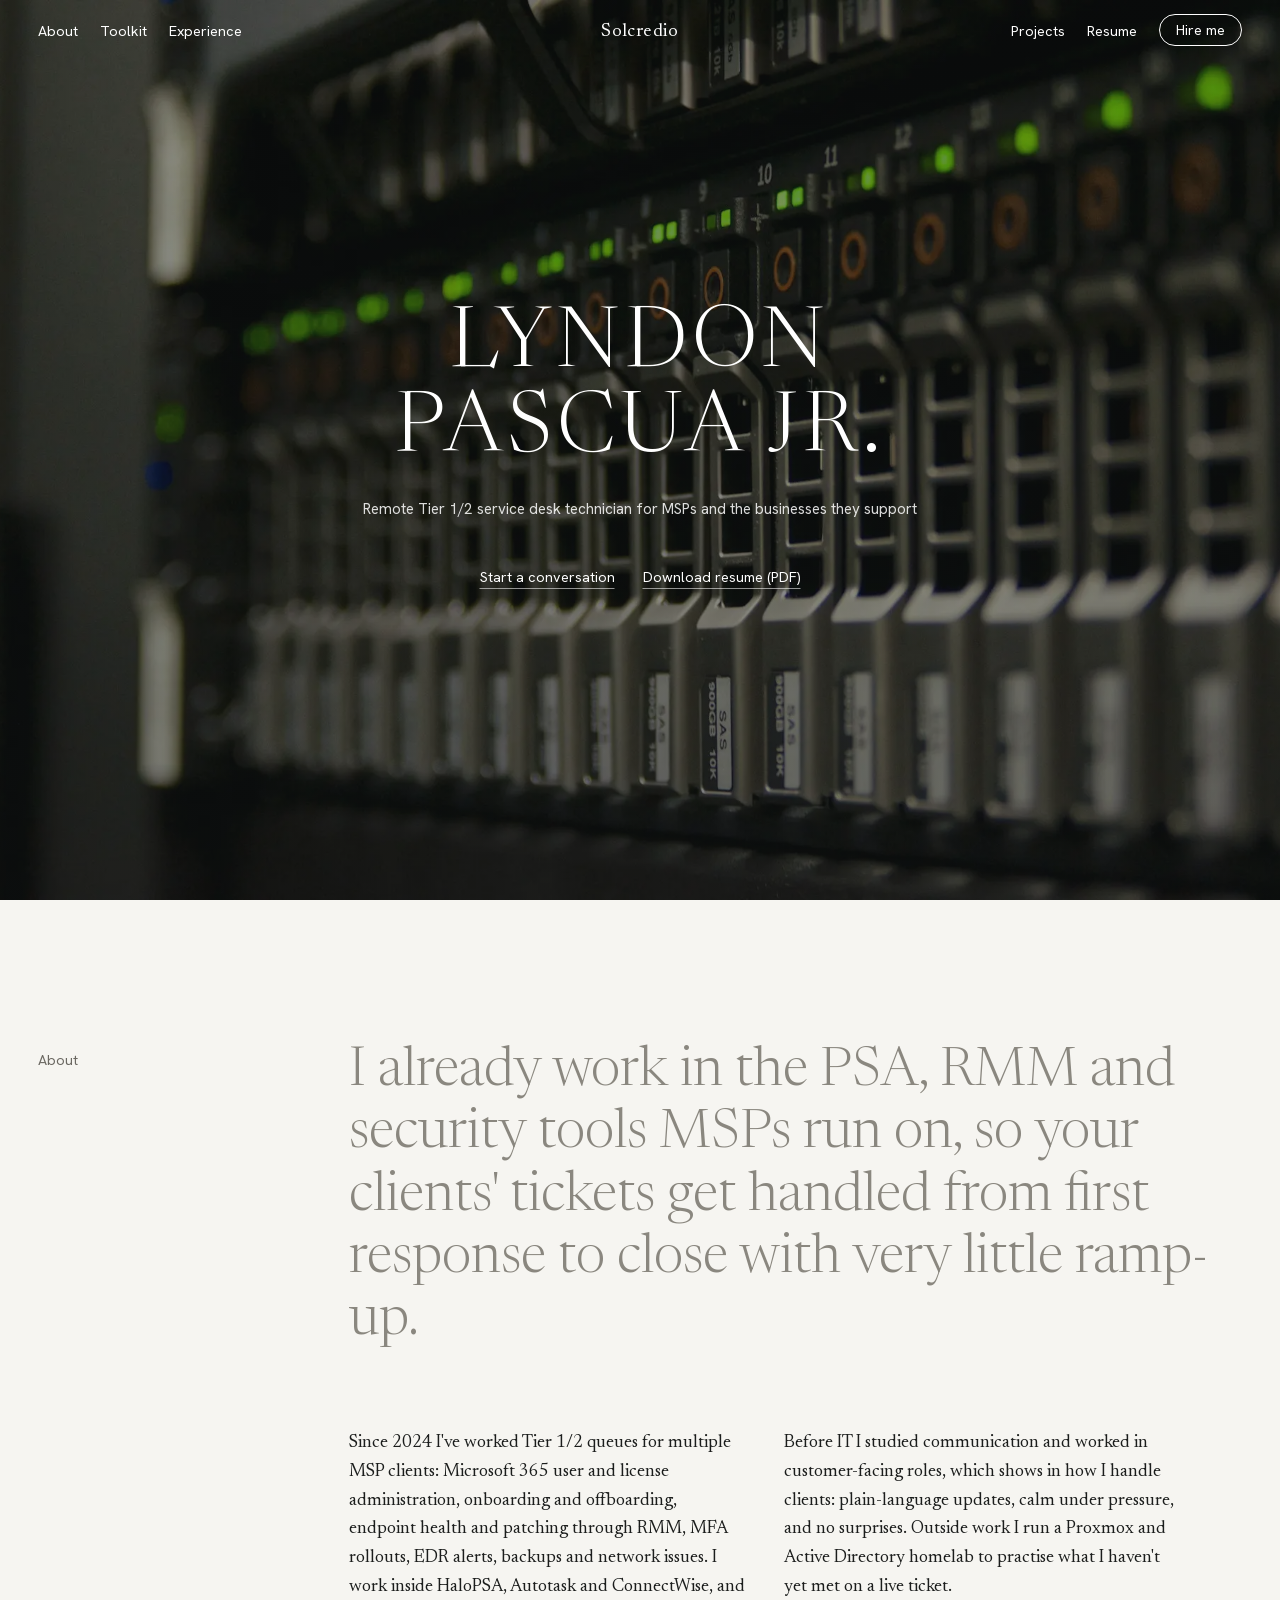
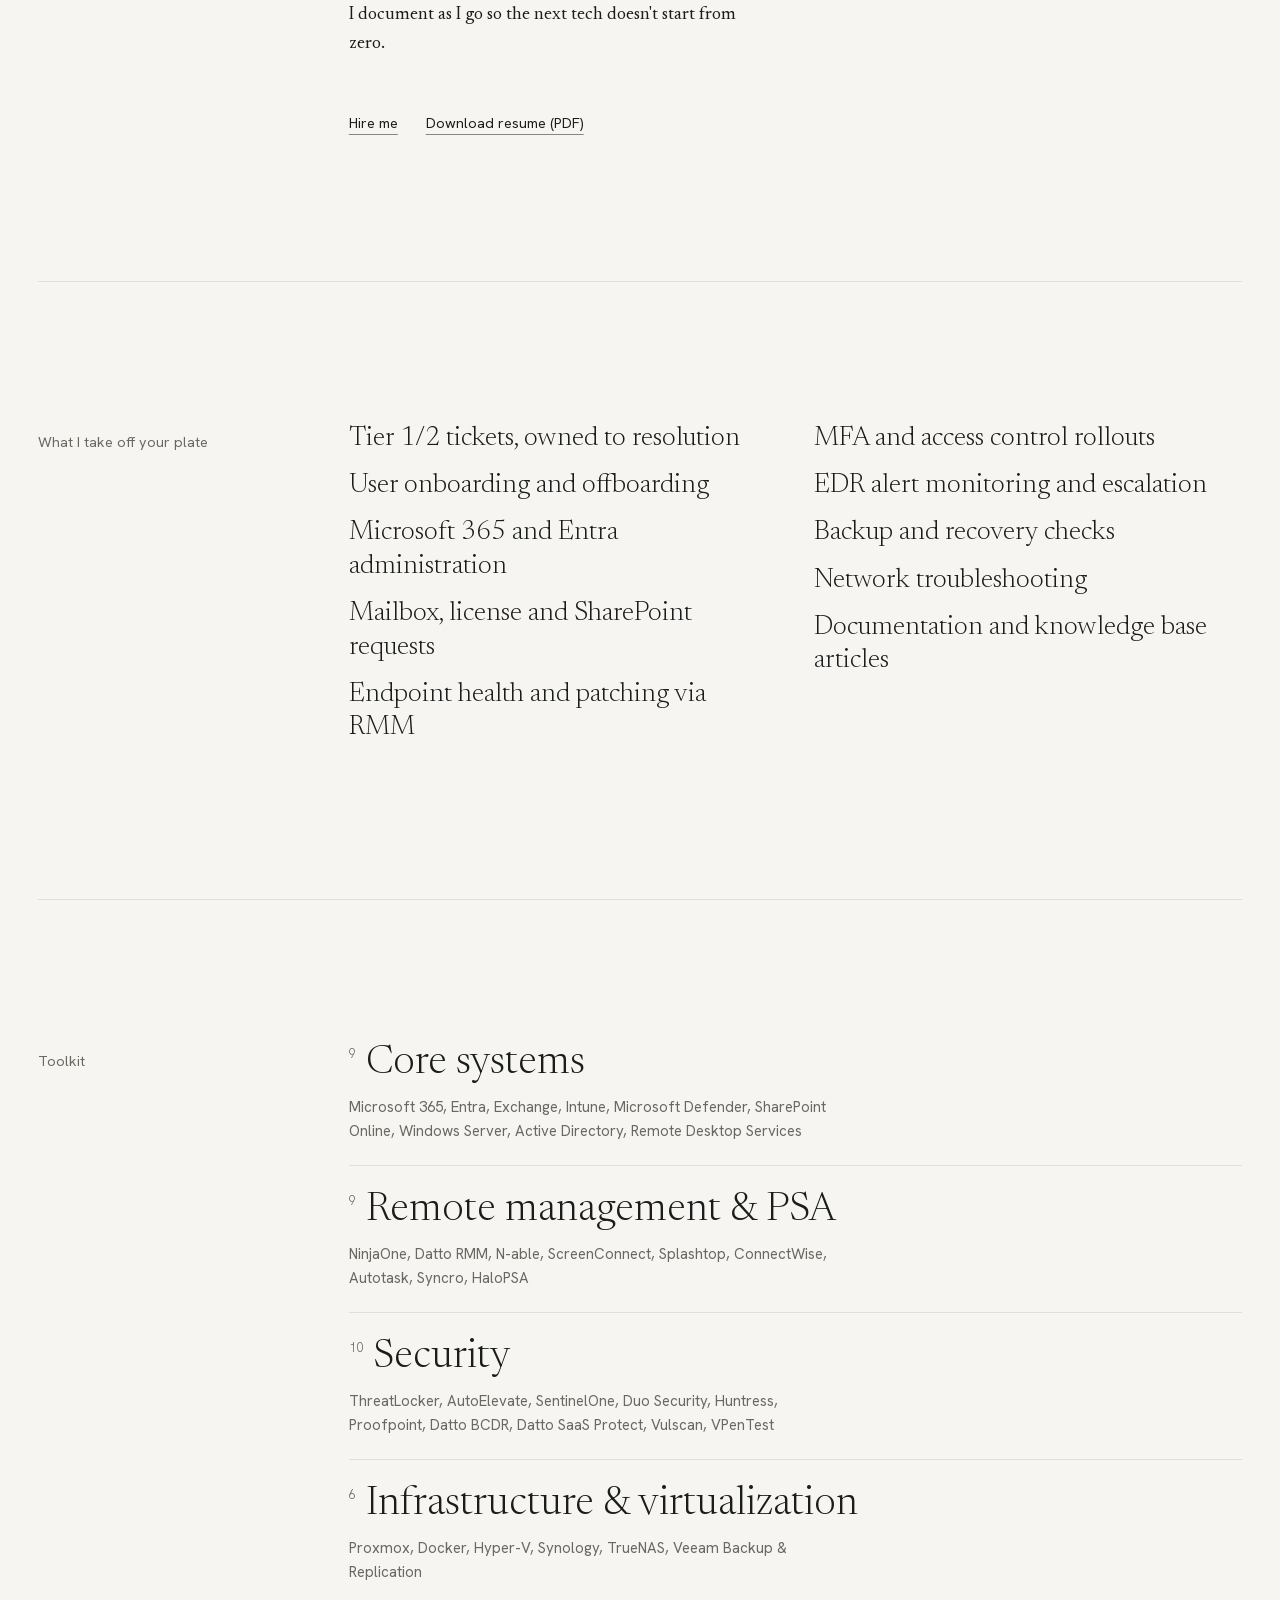
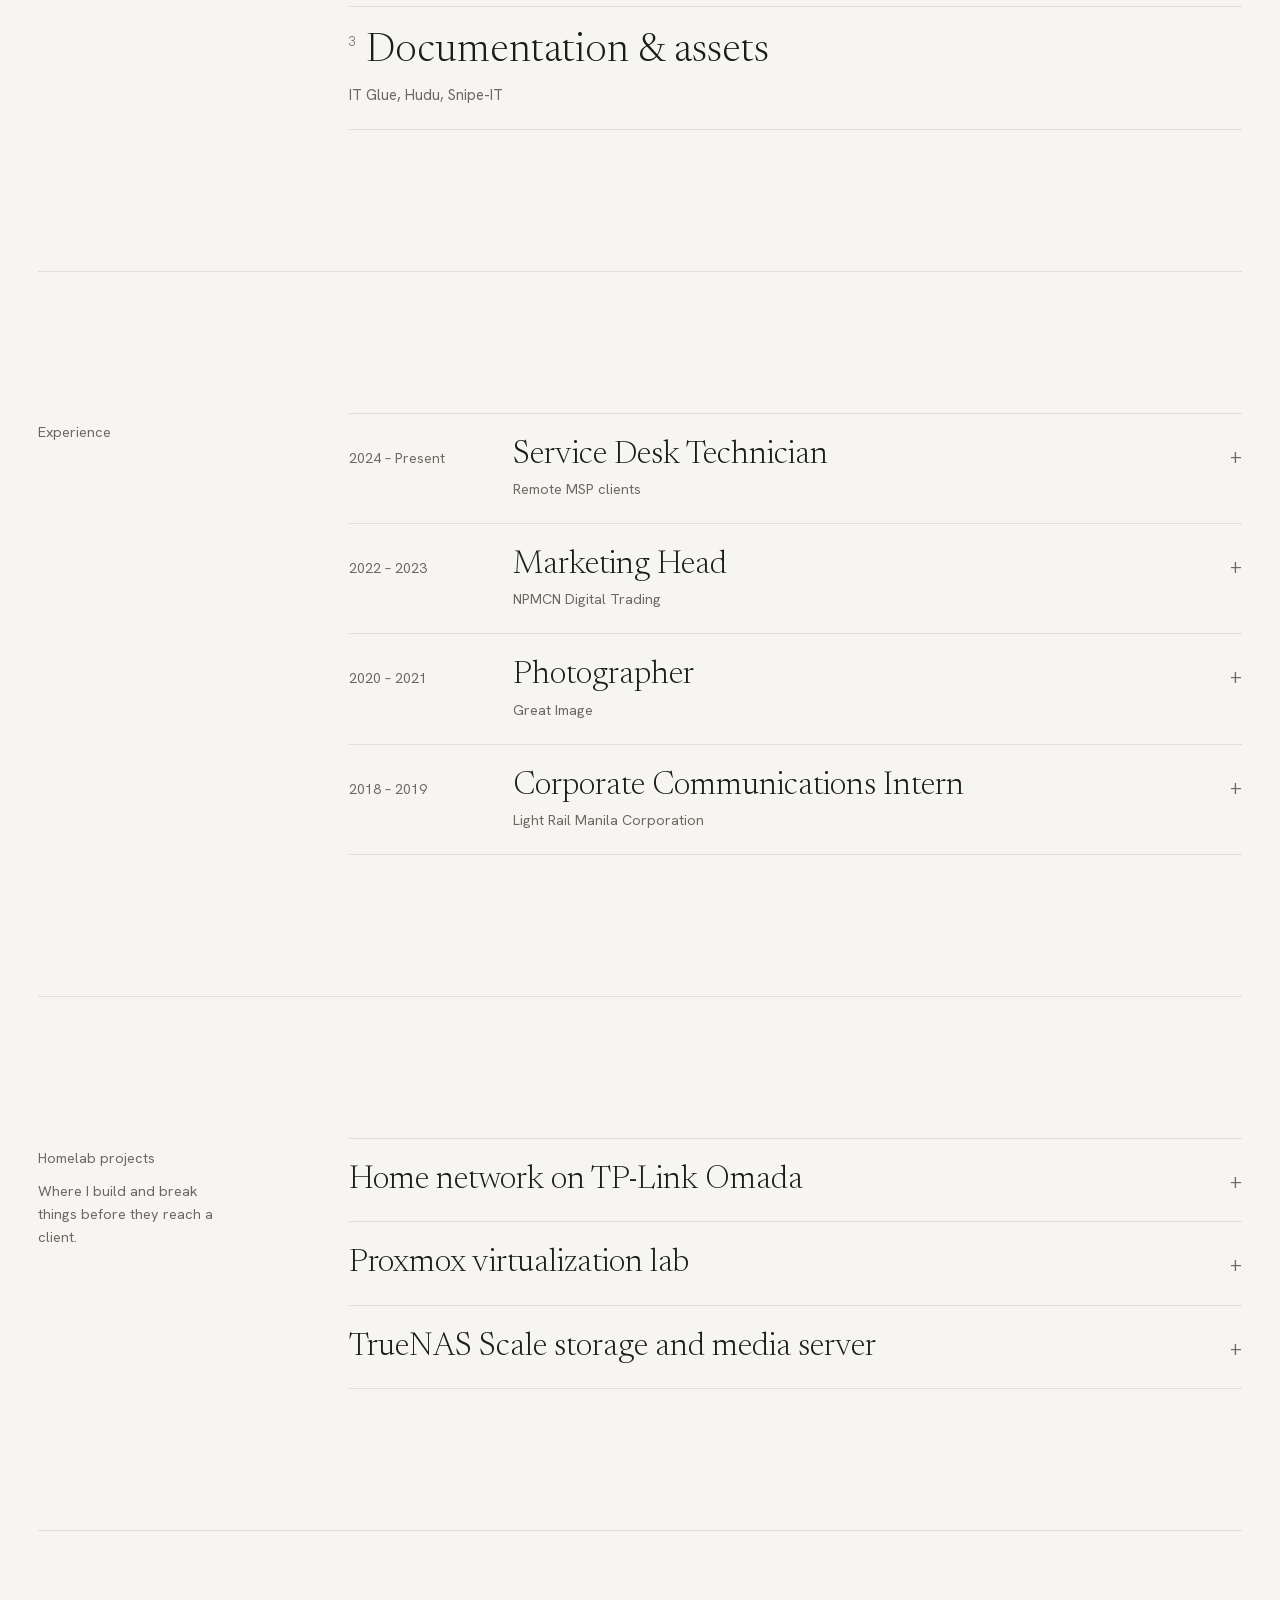
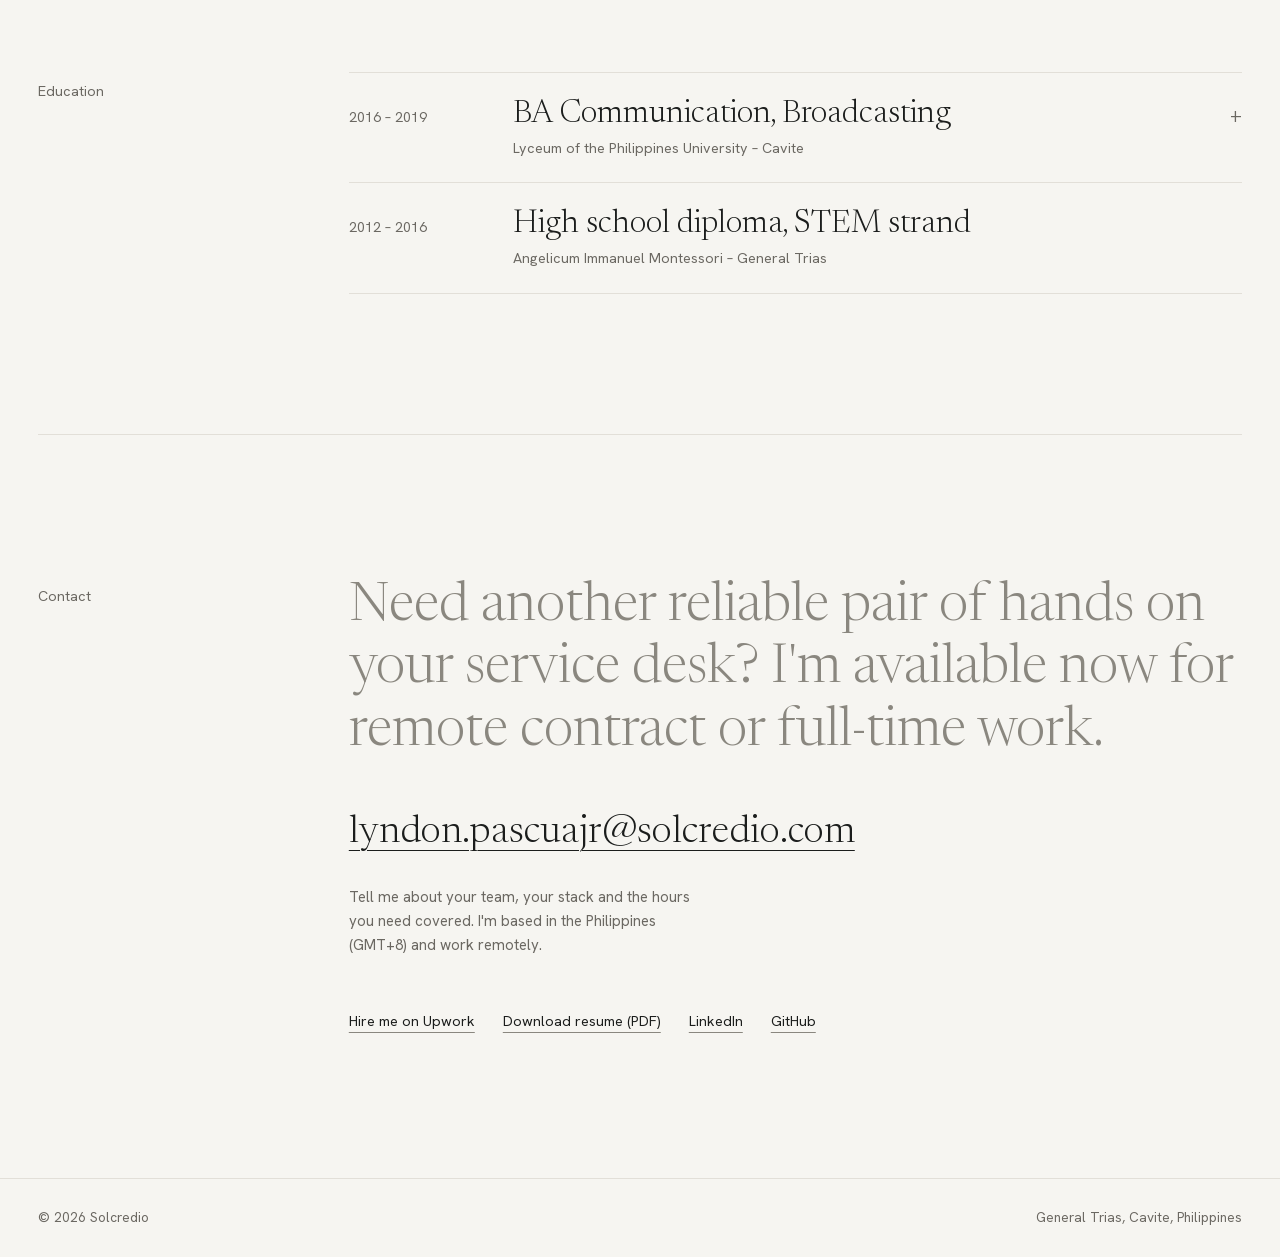
==== commit 5903ca70: "Align homelab project text and center Hire me button Project rows have no dates column, so their bod" ====
--- a/index.html
+++ b/index.html
@@ -283,7 +283,7 @@
                 <p class="label-note">Where I build and break things before they reach a client.</p>
             </div>
 
-            <div class="content entries">
+            <div class="content entries entries-untimed">
 
                 <details class="entry">
                     <summary>
--- a/style.css
+++ b/style.css
@@ -385,11 +385,15 @@
 }
 
 /* the one prominent CTA in the bar: same type, just boxed */
+/* fixed height + flex centering: the font's line box sits high, so padding alone looked off-centre */
 .nav .nav-cta {
-    padding: 5px 14px;
+    display: inline-flex;
+    align-items: center;
+    height: 32px;
+    padding: 0 16px;
+    line-height: 1;
     border: 1px solid currentColor;
     border-radius: 999px;
-    margin: -6px 0;
 }
 
 .nav .nav-cta:hover {
@@ -609,6 +613,11 @@
     .entry-body {
         padding-left: calc(9rem + 20px);
     }
+
+    /* projects have no dates column: keep the body flush with the title */
+    .entries-untimed .entry-body {
+        padding-left: 0;
+    }
 }
 
 @media (max-width: 820px) {
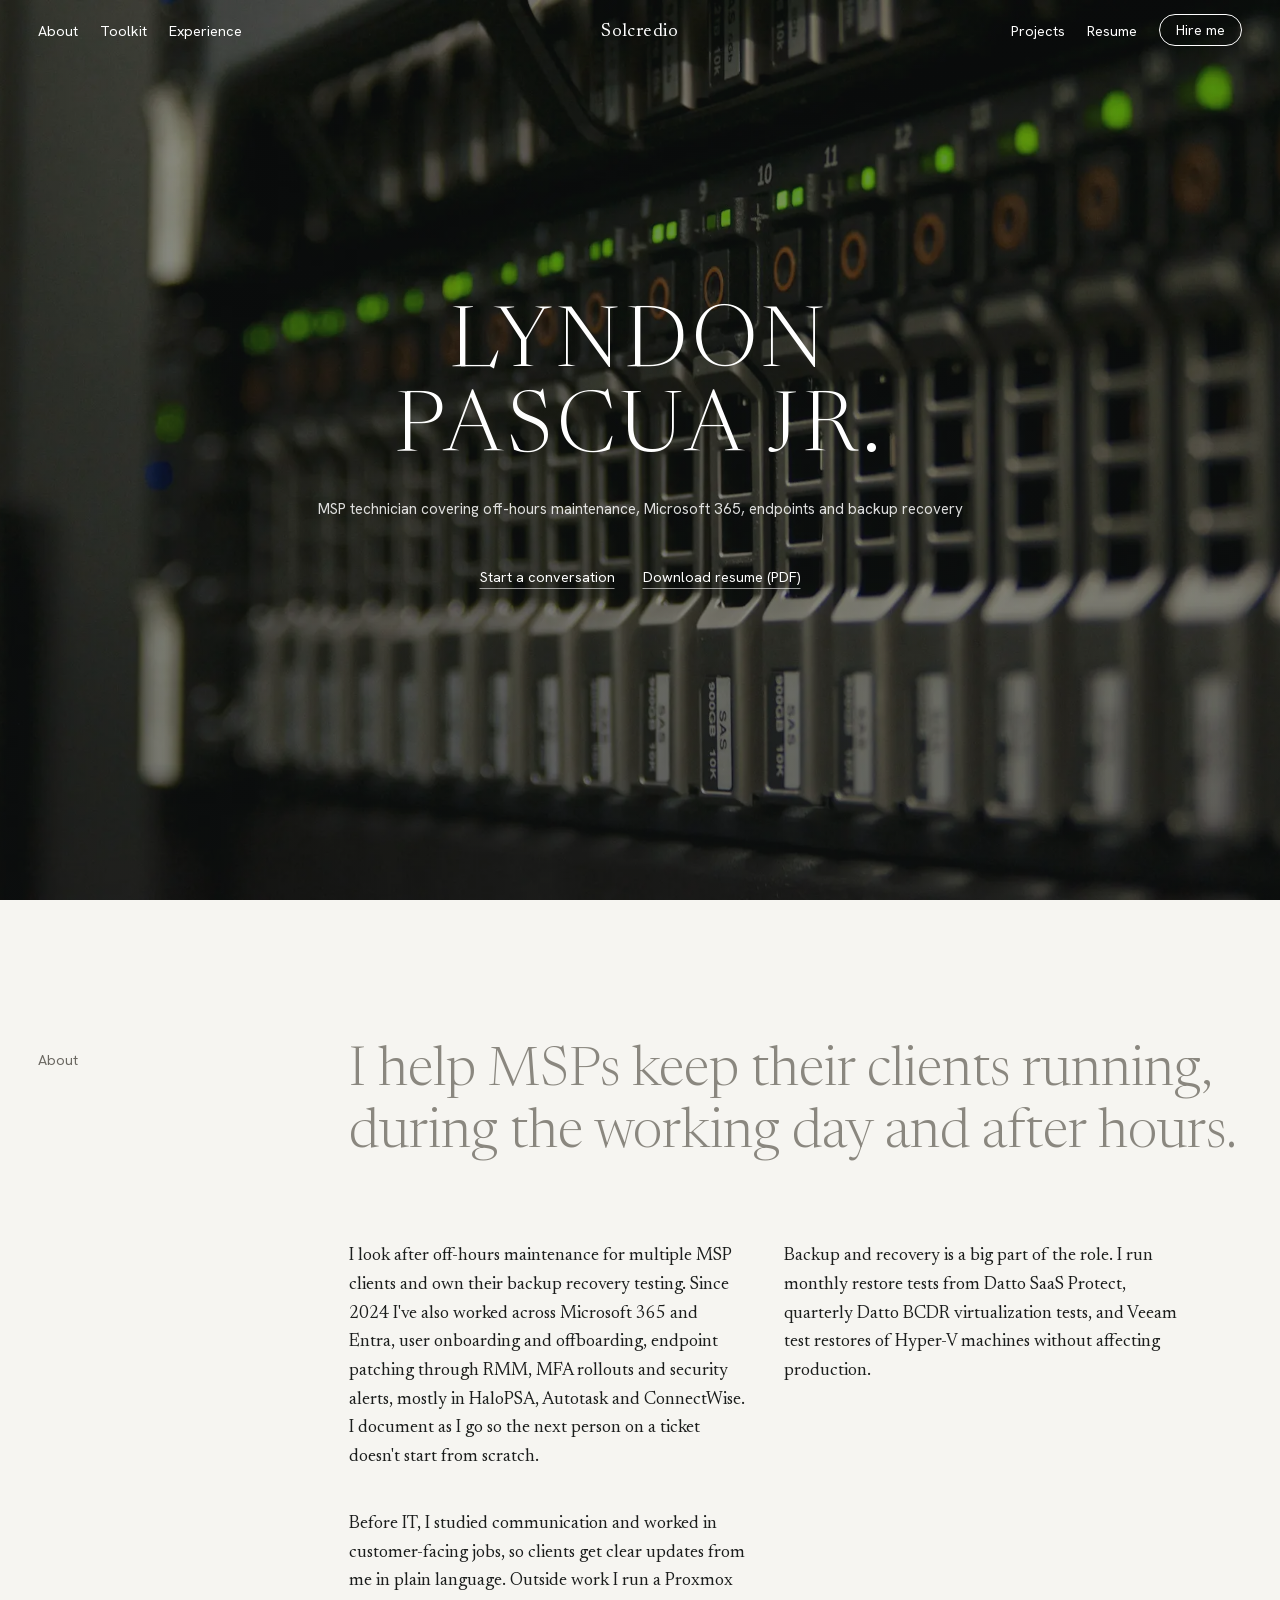
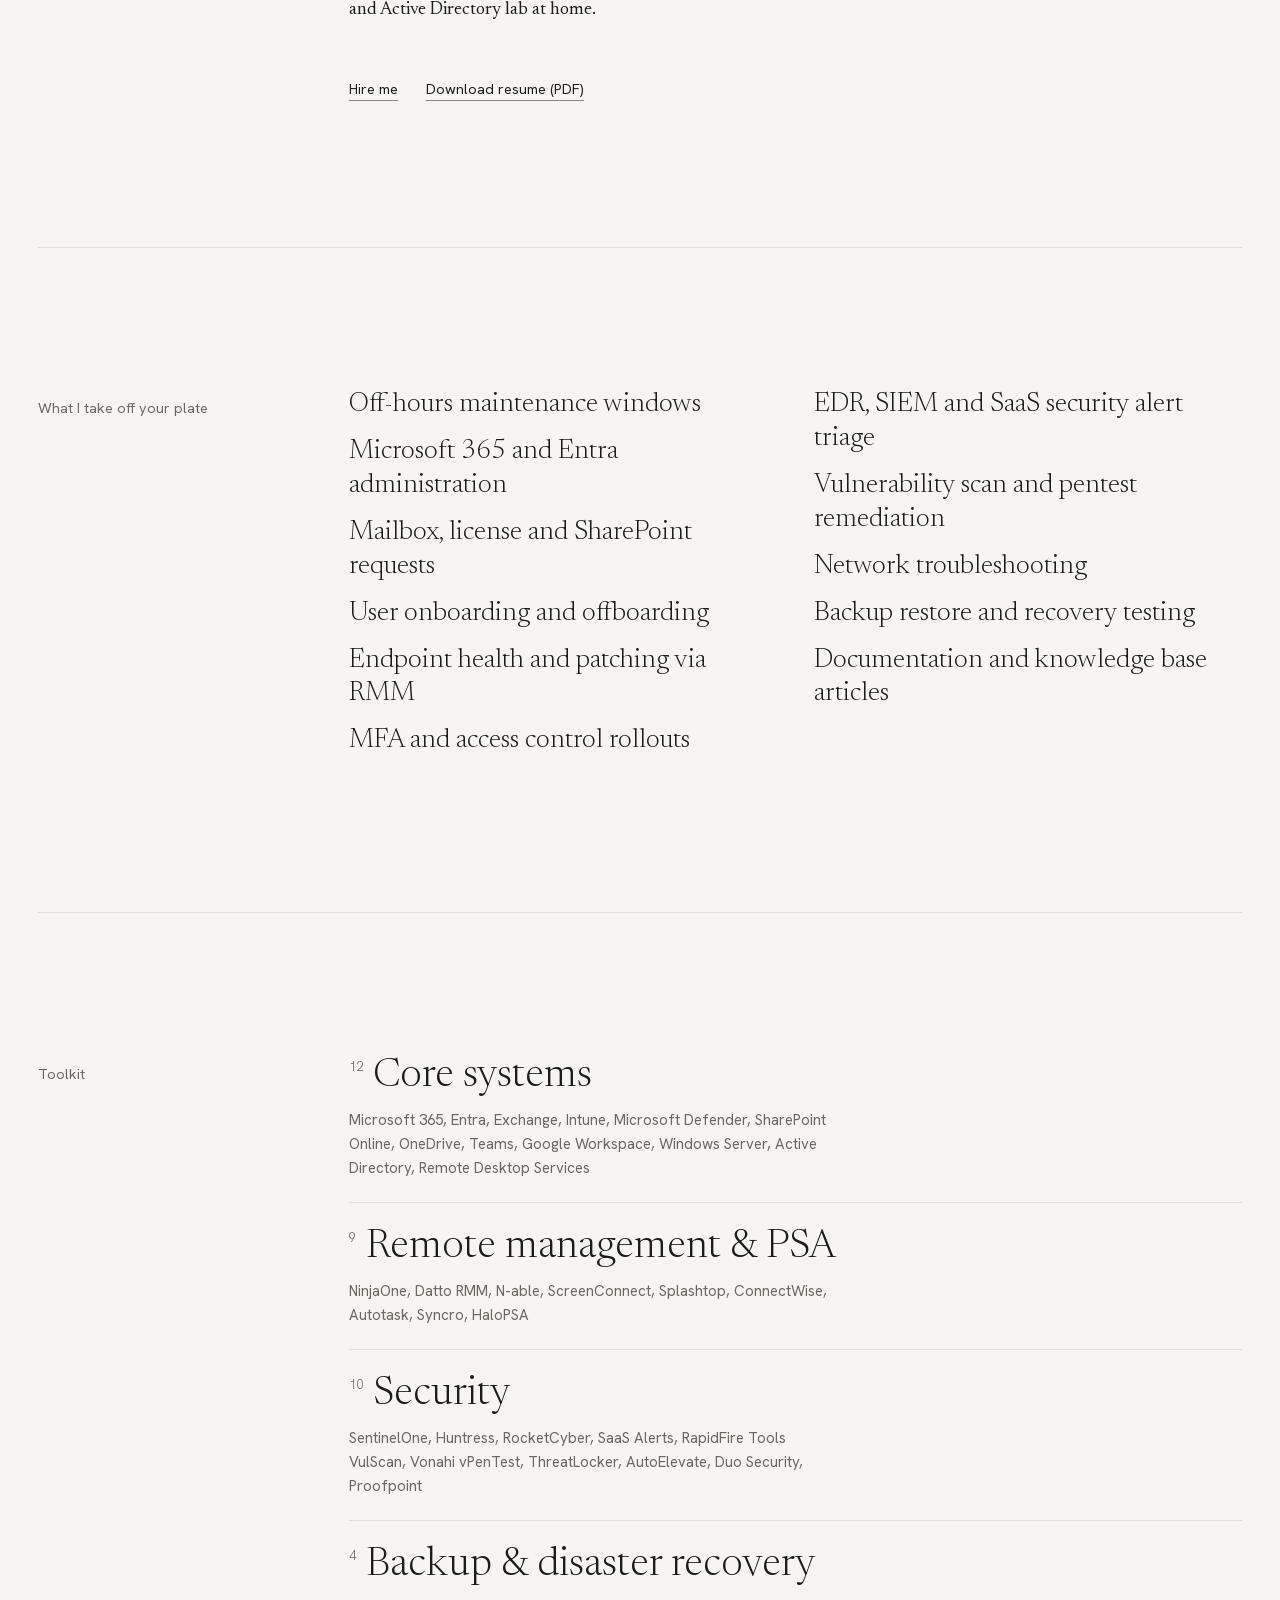
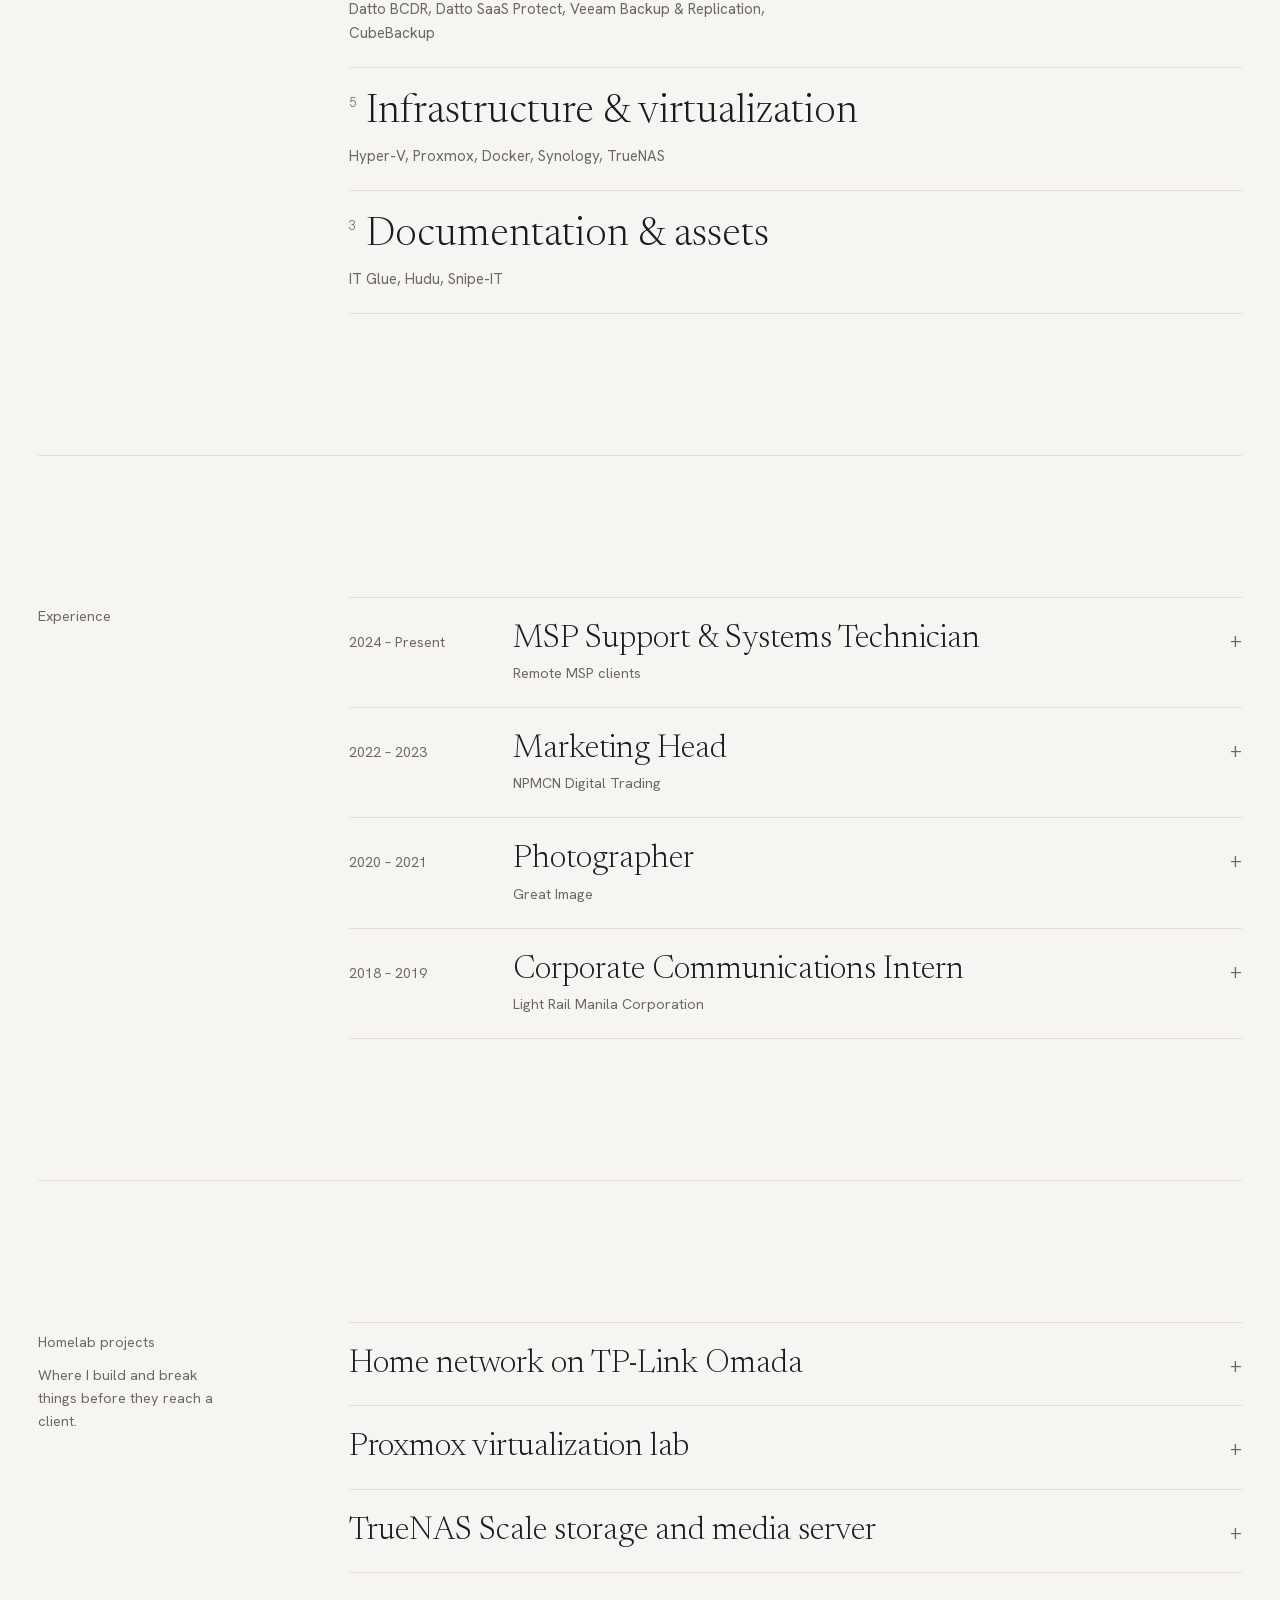
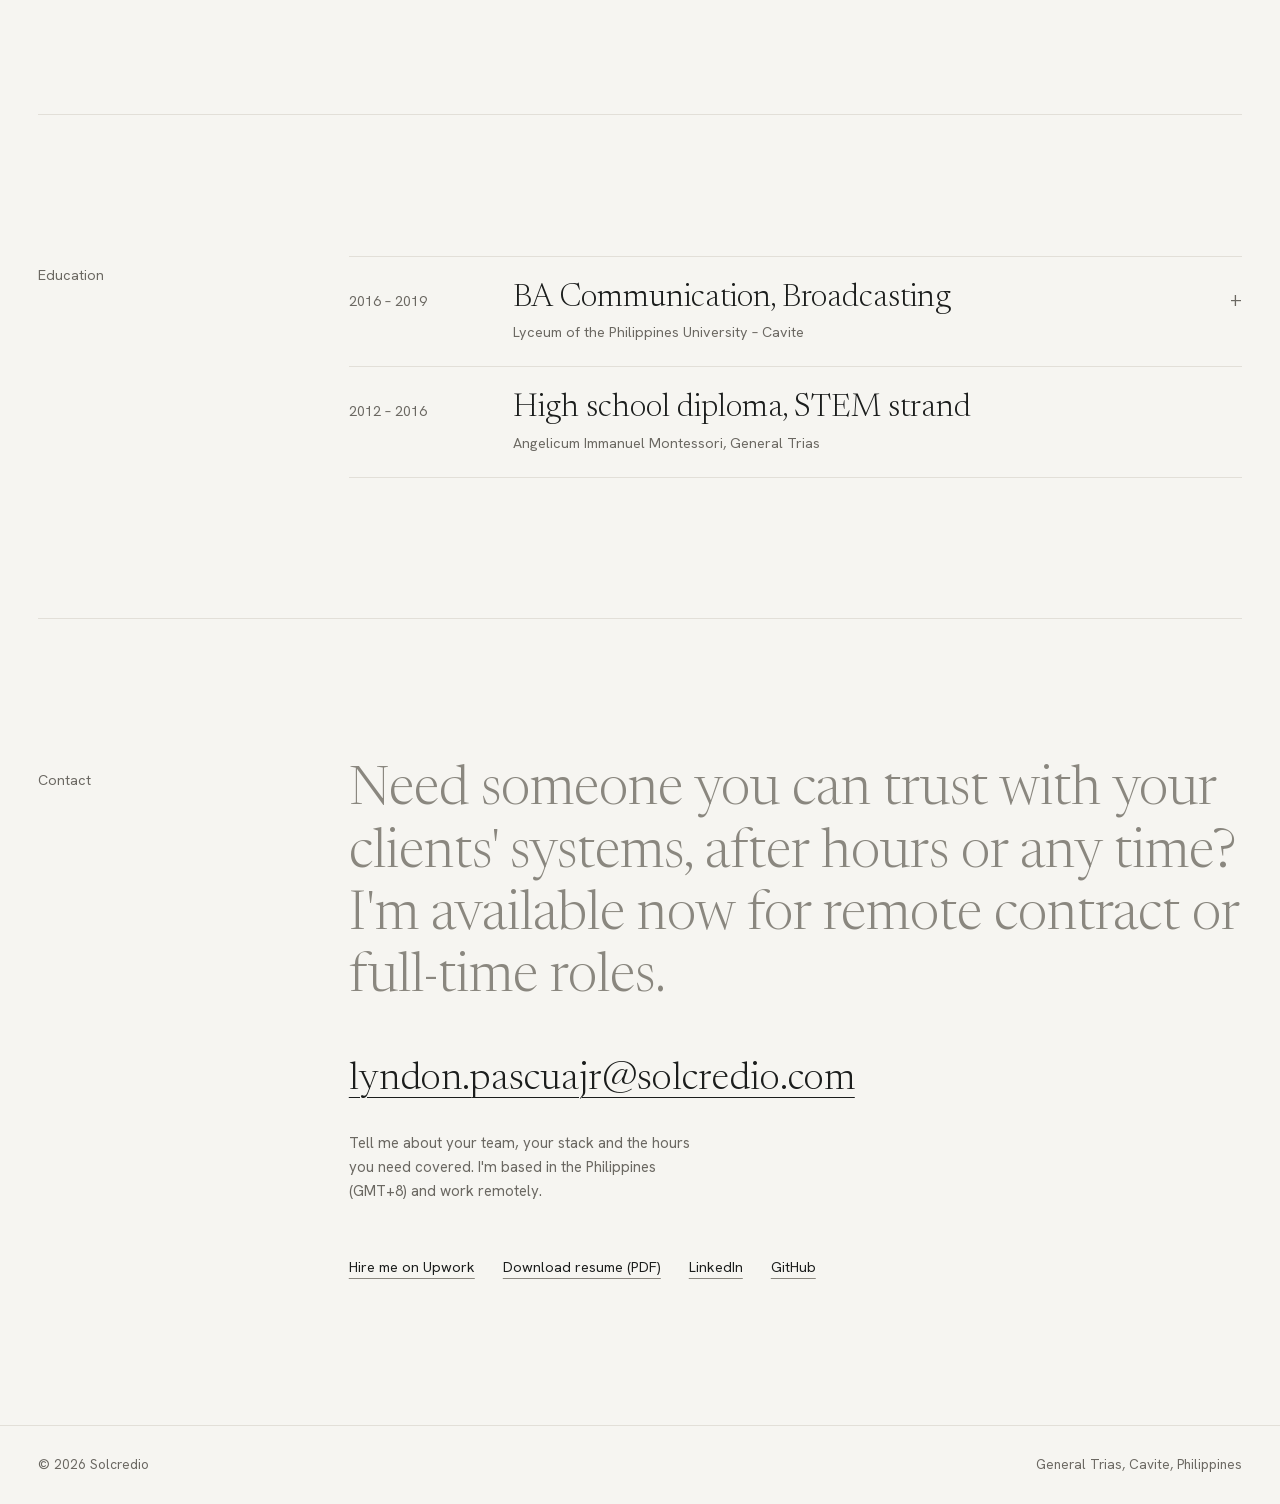
==== commit c4b5ce6a: "Rewrite site content for current MSP support and systems role - New hero and About copy aimed at MSP" ====
--- a/index.html
+++ b/index.html
@@ -15,9 +15,9 @@
     <script defer src="assets/js/analytics.js"></script>
     <script defer src="assets/js/main.js"></script>
 
-    <title>Lyndon Pascua Jr. | Remote IT Support &amp; MSP Service Desk Technician</title>
-
-    <meta name="description" content="Lyndon Pascua Jr. — remote Tier 1/2 IT support and MSP service desk technician in the Philippines. Microsoft 365, Intune, Active Directory, RMM/PSA tools, endpoint security. Open to remote work.">
+    <title>Lyndon Pascua Jr. | MSP Technician &amp; IT Support</title>
+
+    <meta name="description" content="Lyndon Pascua Jr. is an MSP technician in the Philippines handling off-hours maintenance, Microsoft 365, endpoint and security work, and backup recovery testing. Open to remote work.">
     <meta name="author" content="Lyndon Pascua Jr.">
     <meta name="robots" content="index, follow">
     <meta name="theme-color" content="#F6F5F1">
@@ -25,12 +25,12 @@
     <meta property="og:type" content="profile">
     <meta property="og:site_name" content="Solcredio">
     <meta property="og:url" content="https://www.solcredio.com/">
-    <meta property="og:title" content="Lyndon Pascua Jr. — Remote IT Support & MSP Service Desk Technician">
-    <meta property="og:description" content="Remote Tier 1/2 IT support and MSP service desk technician. Microsoft 365, endpoint management, RMM/PSA tools, endpoint security.">
+    <meta property="og:title" content="Lyndon Pascua Jr. | MSP Technician &amp; IT Support">
+    <meta property="og:description" content="MSP technician: off-hours maintenance, Microsoft 365, endpoints, security tools and backup recovery testing.">
     <meta property="og:image" content="https://www.solcredio.com/assets/favicon.png">
     <meta name="twitter:card" content="summary">
-    <meta name="twitter:title" content="Lyndon Pascua Jr. — Remote IT Support & MSP Service Desk Technician">
-    <meta name="twitter:description" content="Remote Tier 1/2 IT support and MSP service desk technician. Microsoft 365, endpoint management, RMM/PSA tools, endpoint security.">
+    <meta name="twitter:title" content="Lyndon Pascua Jr. | MSP Technician &amp; IT Support">
+    <meta name="twitter:description" content="MSP technician: off-hours maintenance, Microsoft 365, endpoints, security tools and backup recovery testing.">
     <meta name="twitter:image" content="https://www.solcredio.com/assets/favicon.png">
     <link rel="canonical" href="https://www.solcredio.com/">
     <link rel="icon" type="image/png" sizes="32x32" href="assets/img/favicon-32.png">
@@ -82,9 +82,9 @@
     <!-- HERO -->
     <section class="hero">
         <h1 class="hero-name">Lyndon<br>Pascua Jr.</h1>
-        <p class="hero-role">Remote Tier 1/2 service desk technician for MSPs and the businesses they support</p>
+        <p class="hero-role">MSP technician covering off-hours maintenance, Microsoft 365, endpoints and backup recovery</p>
         <p class="links hero-links">
-            <a href="mailto:lyndon.pascuajr@solcredio.com?subject=Service%20desk%20opportunity">Start a conversation</a>
+            <a href="mailto:lyndon.pascuajr@solcredio.com?subject=Work%20opportunity">Start a conversation</a>
             <a href="assets/pascuajr-resume.pdf" target="_blank" rel="noopener">Download resume (PDF)</a>
         </p>
     </section>
@@ -98,25 +98,29 @@
 
             <div class="content">
                 <p class="statement">
-                    I already work in the PSA, RMM and security tools MSPs run on,
-                    so your clients' tickets get handled from first response to close
-                    with very little ramp-up.
+                    I help MSPs keep their clients running, during the working day
+                    and after&nbsp;hours.
                 </p>
 
                 <div class="prose">
                     <p>
-                        Since 2024 I've worked Tier 1/2 queues for multiple MSP clients: Microsoft 365
-                        user and license administration, onboarding and offboarding, endpoint health and patching
-                        through RMM, MFA rollouts, EDR alerts, backups and network issues. I work inside
-                        HaloPSA, Autotask and ConnectWise, and I document as I go so the next tech
-                        doesn't start from zero.
+                        I look after off-hours maintenance for multiple MSP clients and own their backup
+                        recovery testing. Since 2024 I've also worked across Microsoft 365 and Entra, user onboarding and offboarding,
+                        endpoint patching through RMM, MFA rollouts and security alerts, mostly in HaloPSA,
+                        Autotask and ConnectWise. I document as I go so the next person on a ticket
+                        doesn't start from scratch.
                     </p>
 
                     <p>
-                        Before IT I studied communication and worked in customer-facing roles,
-                        which shows in how I handle clients: plain-language updates, calm under pressure,
-                        and no surprises. Outside work I run a Proxmox and Active Directory homelab
-                        to practise what I haven't yet met on a live ticket.
+                        Backup and recovery is a big part of the role. I run monthly restore tests from
+                        Datto SaaS Protect, quarterly Datto BCDR virtualization tests, and Veeam test
+                        restores of Hyper-V machines without affecting production.
+                    </p>
+
+                    <p>
+                        Before IT, I studied communication and worked in customer-facing jobs, so clients
+                        get clear updates from me in plain language. Outside work I run a Proxmox and
+                        Active Directory lab at home.
                     </p>
                 </div>
 
@@ -134,15 +138,16 @@
             <h2 class="label">What I take off your plate</h2>
 
             <ul class="content services">
-                <li>Tier 1/2 tickets, owned to resolution</li>
-                <li>User onboarding and offboarding</li>
+                <li>Off-hours maintenance windows</li>
                 <li>Microsoft 365 and Entra administration</li>
                 <li>Mailbox, license and SharePoint requests</li>
+                <li>User onboarding and offboarding</li>
                 <li>Endpoint health and patching via RMM</li>
                 <li>MFA and access control rollouts</li>
-                <li>EDR alert monitoring and escalation</li>
-                <li>Backup and recovery checks</li>
+                <li>EDR, SIEM and SaaS security alert triage</li>
+                <li>Vulnerability scan and pentest remediation</li>
                 <li>Network troubleshooting</li>
+                <li>Backup restore and recovery testing</li>
                 <li>Documentation and knowledge base articles</li>
             </ul>
 
@@ -156,8 +161,8 @@
             <dl class="content toolkit">
 
                 <div class="tool-group">
-                    <dt><sup>9</sup>Core systems</dt>
-                    <dd>Microsoft 365, Entra, Exchange, Intune, Microsoft Defender, SharePoint Online, Windows Server, Active Directory, Remote Desktop Services</dd>
+                    <dt><sup>12</sup>Core systems</dt>
+                    <dd>Microsoft 365, Entra, Exchange, Intune, Microsoft Defender, SharePoint Online, OneDrive, Teams, Google Workspace, Windows Server, Active Directory, Remote Desktop Services</dd>
                 </div>
 
                 <div class="tool-group">
@@ -167,12 +172,17 @@
 
                 <div class="tool-group">
                     <dt><sup>10</sup>Security</dt>
-                    <dd>ThreatLocker, AutoElevate, SentinelOne, Duo Security, Huntress, Proofpoint, Datto BCDR, Datto SaaS Protect, Vulscan, VPenTest</dd>
-                </div>
-
-                <div class="tool-group">
-                    <dt><sup>6</sup>Infrastructure &amp; virtualization</dt>
-                    <dd>Proxmox, Docker, Hyper-V, Synology, TrueNAS, Veeam Backup &amp; Replication</dd>
+                    <dd>SentinelOne, Huntress, RocketCyber, SaaS Alerts, RapidFire Tools VulScan, Vonahi vPenTest, ThreatLocker, AutoElevate, Duo Security, Proofpoint</dd>
+                </div>
+
+                <div class="tool-group">
+                    <dt><sup>4</sup>Backup &amp; disaster recovery</dt>
+                    <dd>Datto BCDR, Datto SaaS Protect, Veeam Backup &amp; Replication, CubeBackup</dd>
+                </div>
+
+                <div class="tool-group">
+                    <dt><sup>5</sup>Infrastructure &amp; virtualization</dt>
+                    <dd>Hyper-V, Proxmox, Docker, Synology, TrueNAS</dd>
                 </div>
 
                 <div class="tool-group">
@@ -194,25 +204,36 @@
                 <details class="entry">
                     <summary>
                         <span class="entry-years">2024 – Present</span>
-                        <span class="entry-title">Service Desk Technician</span>
+                        <span class="entry-title">MSP Support &amp; Systems Technician</span>
                         <span class="entry-org">Remote MSP clients</span>
                     </summary>
                     <div class="entry-body">
                         <p>
-                            Working Tier 1/2 queues across multiple MSP client environments, resolving hardware,
-                            software and network issues remotely and keeping end users informed until the ticket closes.
-                        </p>
-                        <p>
-                            Running day-to-day Microsoft 365 administration: provisioning and offboarding users,
-                            managing licenses, configuring mailboxes and SharePoint Online. Keeping endpoints healthy,
-                            patched and compliant through RMM, rolling out MFA and access controls,
-                            and watching EDR alerts to catch problems early.
-                        </p>
-                        <p>
-                            Handling backup and recovery tasks and network troubleshooting, and writing
-                            knowledge base articles so recurring issues get solved faster by whoever picks them up next.
-                        </p>
-                        <p class="stack">Microsoft 365, HaloPSA, Autotask, ConnectWise, Syncro, NinjaOne, N-able, Datto RMM, ThreatLocker, SentinelOne, Huntress, IT Glue, Hudu, Snipe-IT</p>
+                            I work day-to-day support tickets for multiple MSP clients: user onboarding and
+                            offboarding, Microsoft 365 and mailbox requests, license changes, and hardware, software
+                            and network issues. I resolve them remotely and keep users updated until each ticket closes.
+                        </p>
+                        <p>
+                            Off hours, I run maintenance windows, patch endpoints through RMM and roll out MFA.
+                            I also write knowledge base articles for recurring issues.
+                        </p>
+                        <p>
+                            On the security side, I monitor and triage alerts from our EDR tools, RocketCyber
+                            (Kaseya's SOC and SIEM) and SaaS Alerts. I also manage vulnerability scanning with
+                            RapidFire Tools VulScan and penetration testing with Vonahi vPenTest, review the findings,
+                            and remediate the affected endpoints.
+                        </p>
+                        <p>
+                            Backup and recovery testing is part of the role too. Each month I restore OneDrive, mailbox, Teams
+                            and SharePoint data from Datto SaaS Protect and check it for integrity, and each quarter
+                            I run Datto BCDR virtualization tests to confirm servers and services come back up.
+                        </p>
+                        <p>
+                            With Veeam I back up Hyper-V virtual machines and test restores without affecting
+                            production. I also recover and test endpoint cloud backups, and run two CubeBackup
+                            instances, one local and one in Docker, as redundant backups of Google Drive.
+                        </p>
+                        <p class="stack">Microsoft 365, Google Workspace, HaloPSA, Autotask, ConnectWise, Syncro, NinjaOne, N-able, Datto RMM, ThreatLocker, SentinelOne, Huntress, RocketCyber, SaaS Alerts, VulScan, vPenTest, Datto BCDR, Datto SaaS Protect, Veeam Backup &amp; Replication, Hyper-V, CubeBackup, Docker, IT Glue, Hudu, Snipe-IT</p>
                     </div>
                 </details>
 
@@ -228,9 +249,9 @@
                             Facebook Marketplace, TikTok Shop, Shopee and Lazada.
                         </p>
                         <p>
-                            Ran branding, campaigns and content, and coordinated between marketing, fulfilment
-                            and customer service teams. The same juggling of priorities and people
-                            I now bring to a busy service desk.
+                            Ran branding, campaigns and content, and coordinated the marketing, fulfillment
+                            and customer service teams, which meant balancing priorities and people much as
+                            I do in MSP work today.
                         </p>
                     </div>
                 </details>
@@ -265,8 +286,8 @@
                             documentation, internal communications, event planning and media coverage.
                         </p>
                         <p>
-                            Supported public relations activities, content production
-                            and organizational communications workflows.
+                            Supported public relations work, content production
+                            and the company's communications workflows.
                         </p>
                     </div>
                 </details>
@@ -292,13 +313,13 @@
                     <div class="entry-body">
                         <p>
                             Built a managed home network using a TP-Link ER605 router, an Omada 8-port switch
-                            and an EAP110 outdoor access point, extending Wi-Fi coverage across the entire block.
-                            The network controller runs self-hosted on a local server, managing all access points
-                            from adoption through to configuration.
-                        </p>
-                        <p>
-                            Handles static IP assignments, VLAN-style device segmentation, and connects
-                            all house devices including smart TVs and desktop workstations.
+                            and an EAP110 outdoor access point, which extends Wi-Fi coverage across the whole block.
+                            The Omada controller is self-hosted on a local server and manages every access point,
+                            from adoption to configuration.
+                        </p>
+                        <p>
+                            The network handles static IP assignments and VLAN-style device segmentation, and it connects
+                            every device in the house, including smart TVs and desktop workstations.
                             All cabling is custom: hand-crimped RJ45 patch cables for the patch panel
                             and outdoor-rated Cat6 runs for longer distances.
                         </p>
@@ -312,15 +333,15 @@
                     </summary>
                     <div class="entry-body">
                         <p>
-                            Running a Proxmox hypervisor host managing multiple VMs and LXC containers.
+                            A Proxmox hypervisor host runs multiple VMs and LXC containers.
                             The lab includes several Linux VMs for distro testing, a Windows Server instance,
                             and an Active Directory domain controller with domain-joined VMs for hands-on
                             practice with AD policies and user onboarding workflows.
                         </p>
                         <p>
-                            A dedicated VM runs Docker hosting multiple self-hosted applications,
-                            including IT documentation tools, a self-hosted remote desktop solution and a
-                            ticketing system, replicating a real MSP environment for practice and skill development.
+                            A dedicated VM runs Docker with several self-hosted applications,
+                            including IT documentation tools, a remote desktop solution and a ticketing system,
+                            so I can practice in a setup that mirrors a real MSP environment.
                         </p>
                         <p class="stack">Proxmox, Docker, Active Directory, Windows Server, Linux, LXC containers, self-hosted apps, remote desktop, ticketing system</p>
                     </div>
@@ -337,9 +358,9 @@
                             and app ecosystem.
                         </p>
                         <p>
-                            Deployed a media server stack built around Jellyfin with full arr automation:
-                            Sonarr, Radarr and Prowlarr for content management, and Overseerr for request handling.
-                            Also configured SMB shares for local network access and remote access for off-site availability.
+                            Deployed a media server built around Jellyfin and automated with the arr stack:
+                            Sonarr, Radarr and Prowlarr manage content, and Overseerr handles requests.
+                            Also set up SMB shares for the local network, plus remote access from off-site.
                         </p>
                         <p class="stack">TrueNAS Scale, Jellyfin, Sonarr, Radarr, Prowlarr, Overseerr, SMB shares, remote access</p>
                     </div>
@@ -371,7 +392,7 @@
                     <div class="entry-head">
                         <span class="entry-years">2012 – 2016</span>
                         <span class="entry-title">High school diploma, STEM strand</span>
-                        <span class="entry-org">Angelicum Immanuel Montessori – General Trias</span>
+                        <span class="entry-org">Angelicum Immanuel Montessori, General Trias</span>
                     </div>
                 </div>
 
@@ -386,11 +407,11 @@
 
             <div class="content">
                 <p class="statement">
-                    Need another reliable pair of hands on your service desk?
-                    I'm available now for remote contract or full-time work.
+                    Need someone you can trust with your clients' systems, after hours or any time?
+                    I'm available now for remote contract or full-time roles.
                 </p>
 
-                <a class="contact-email" href="mailto:lyndon.pascuajr@solcredio.com?subject=Service%20desk%20opportunity">lyndon.pascuajr@solcredio.com</a>
+                <a class="contact-email" href="mailto:lyndon.pascuajr@solcredio.com?subject=Work%20opportunity">lyndon.pascuajr@solcredio.com</a>
 
                 <p class="contact-note">
                     Tell me about your team, your stack and the hours you need covered.
@@ -421,9 +442,9 @@
   "name": "Lyndon Pascua Jr.",
   "url": "https://www.solcredio.com/",
   "image": "https://www.solcredio.com/assets/favicon.png",
-  "jobTitle": "MSP Service Desk Technician",
-  "description": "Remote Tier 1/2 IT support specialist and MSP service desk technician based in the Philippines.",
-  "knowsAbout": ["Microsoft 365", "Microsoft Intune", "Microsoft Entra ID", "Active Directory", "Windows Server", "RMM", "PSA", "Endpoint Detection and Response", "IT Documentation", "Proxmox", "Docker"],
+  "jobTitle": "MSP Technician",
+  "description": "MSP technician handling off-hours maintenance, Microsoft 365, endpoints and backup recovery, based in the Philippines.",
+  "knowsAbout": ["Microsoft 365", "Microsoft Intune", "Microsoft Entra ID", "Active Directory", "Windows Server", "RMM", "PSA", "Endpoint Detection and Response", "Vulnerability Management", "Backup and Disaster Recovery", "Datto BCDR", "Veeam Backup & Replication", "Hyper-V", "IT Documentation", "Proxmox", "Docker"],
   "alumniOf": { "@type": "CollegeOrUniversity", "name": "Lyceum of the Philippines University - Cavite" },
   "address": {
     "@type": "PostalAddress",
